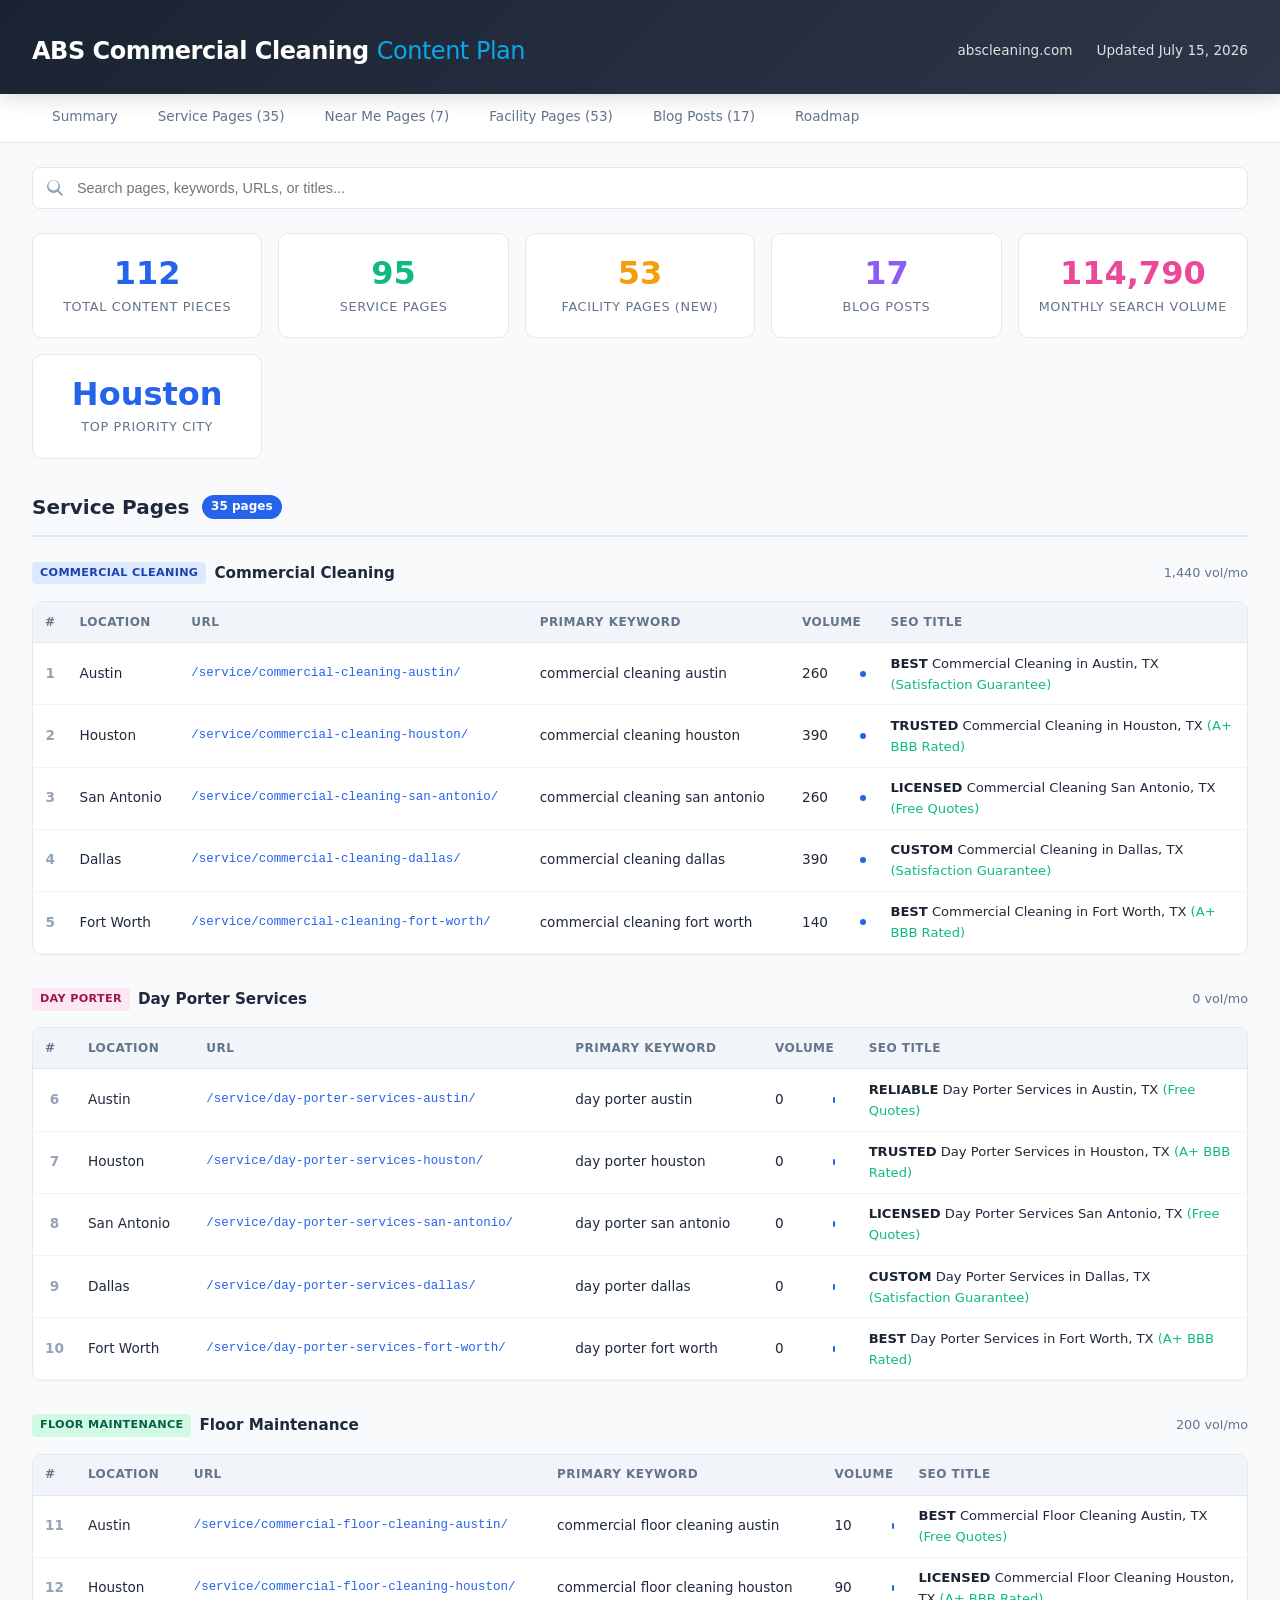
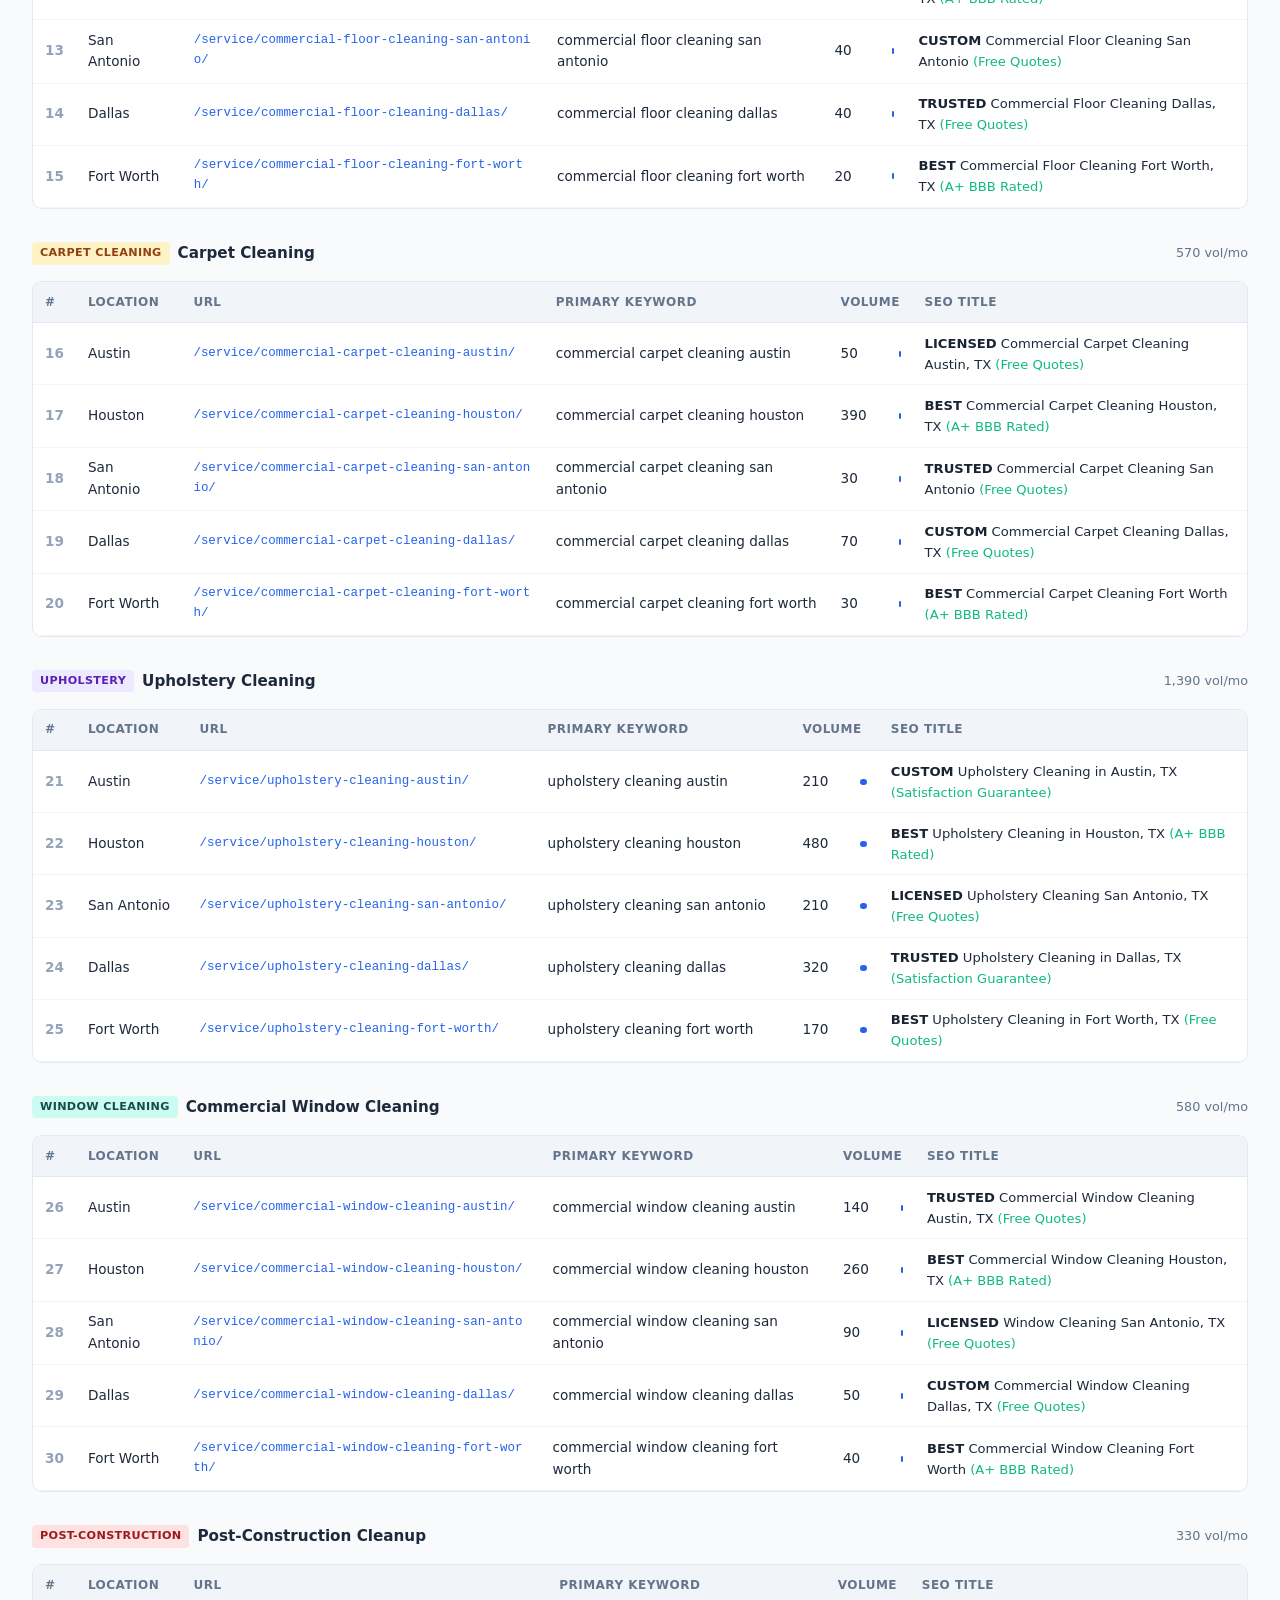
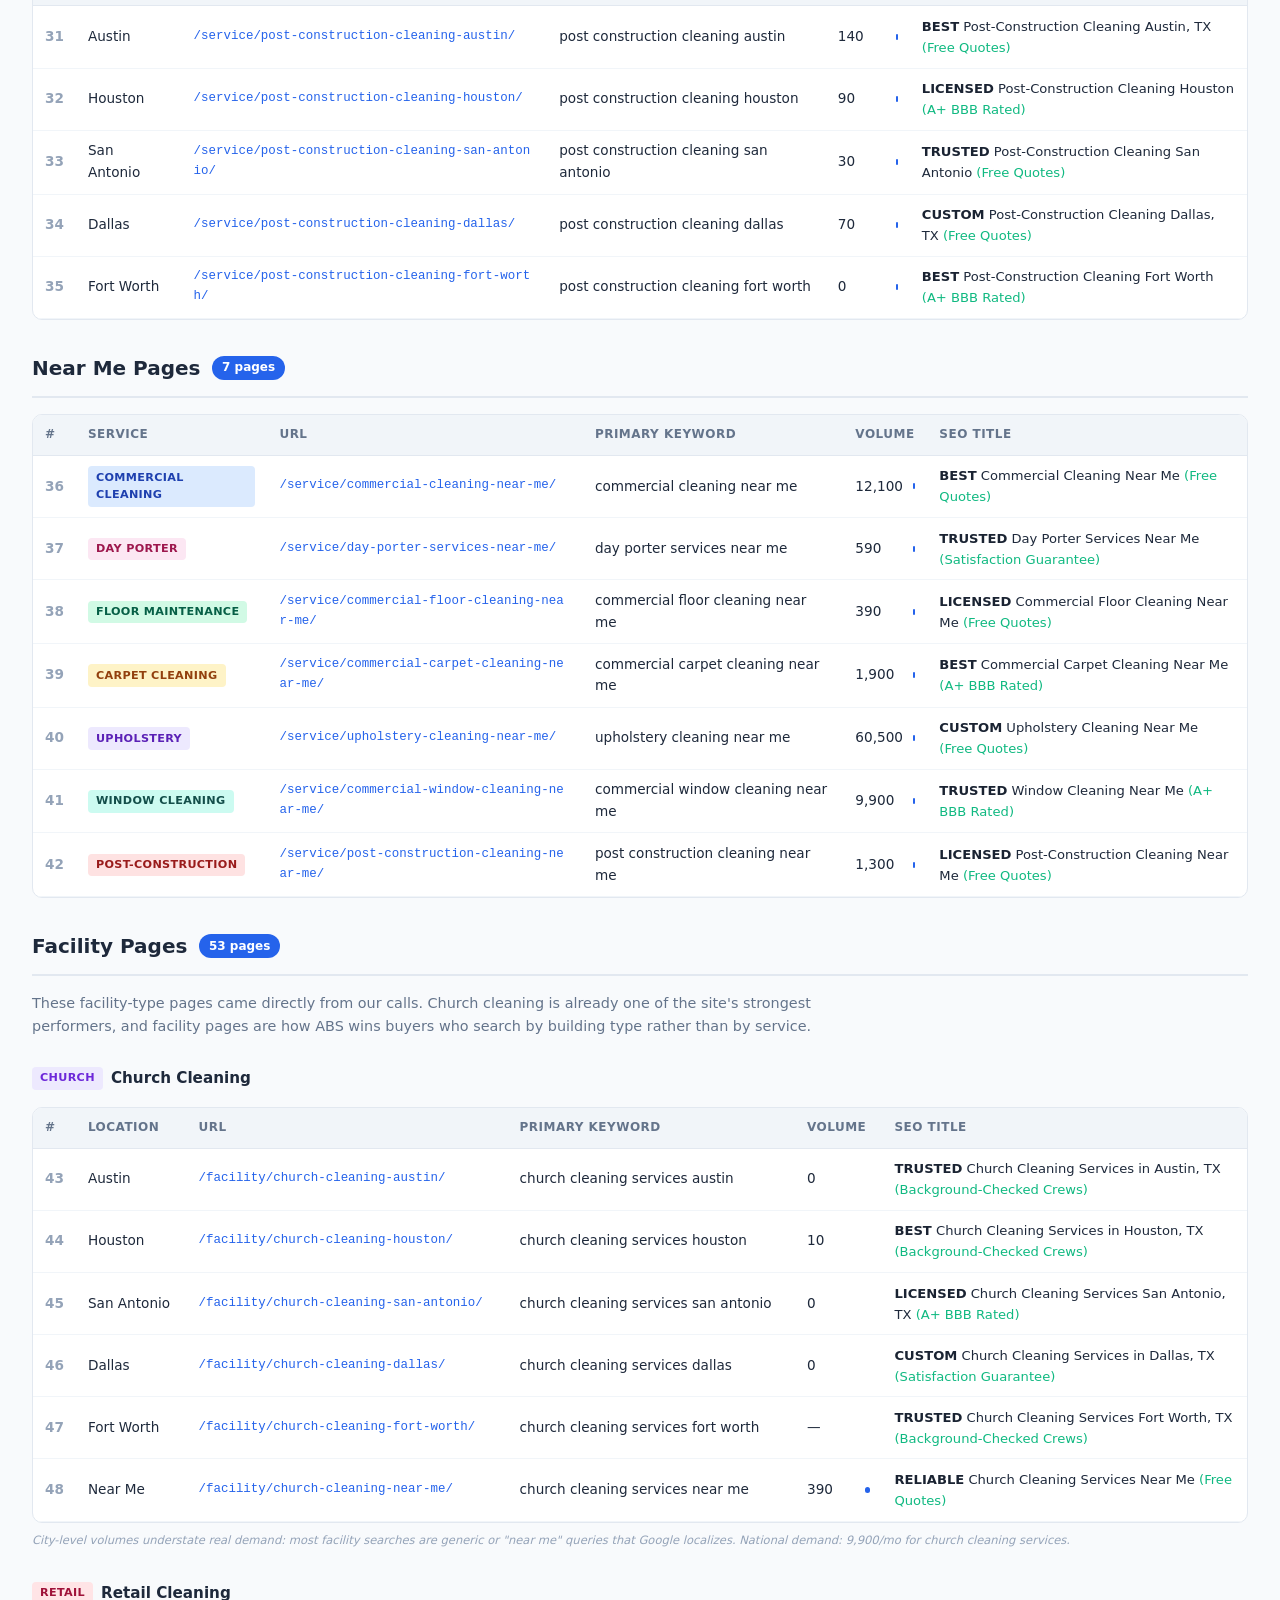
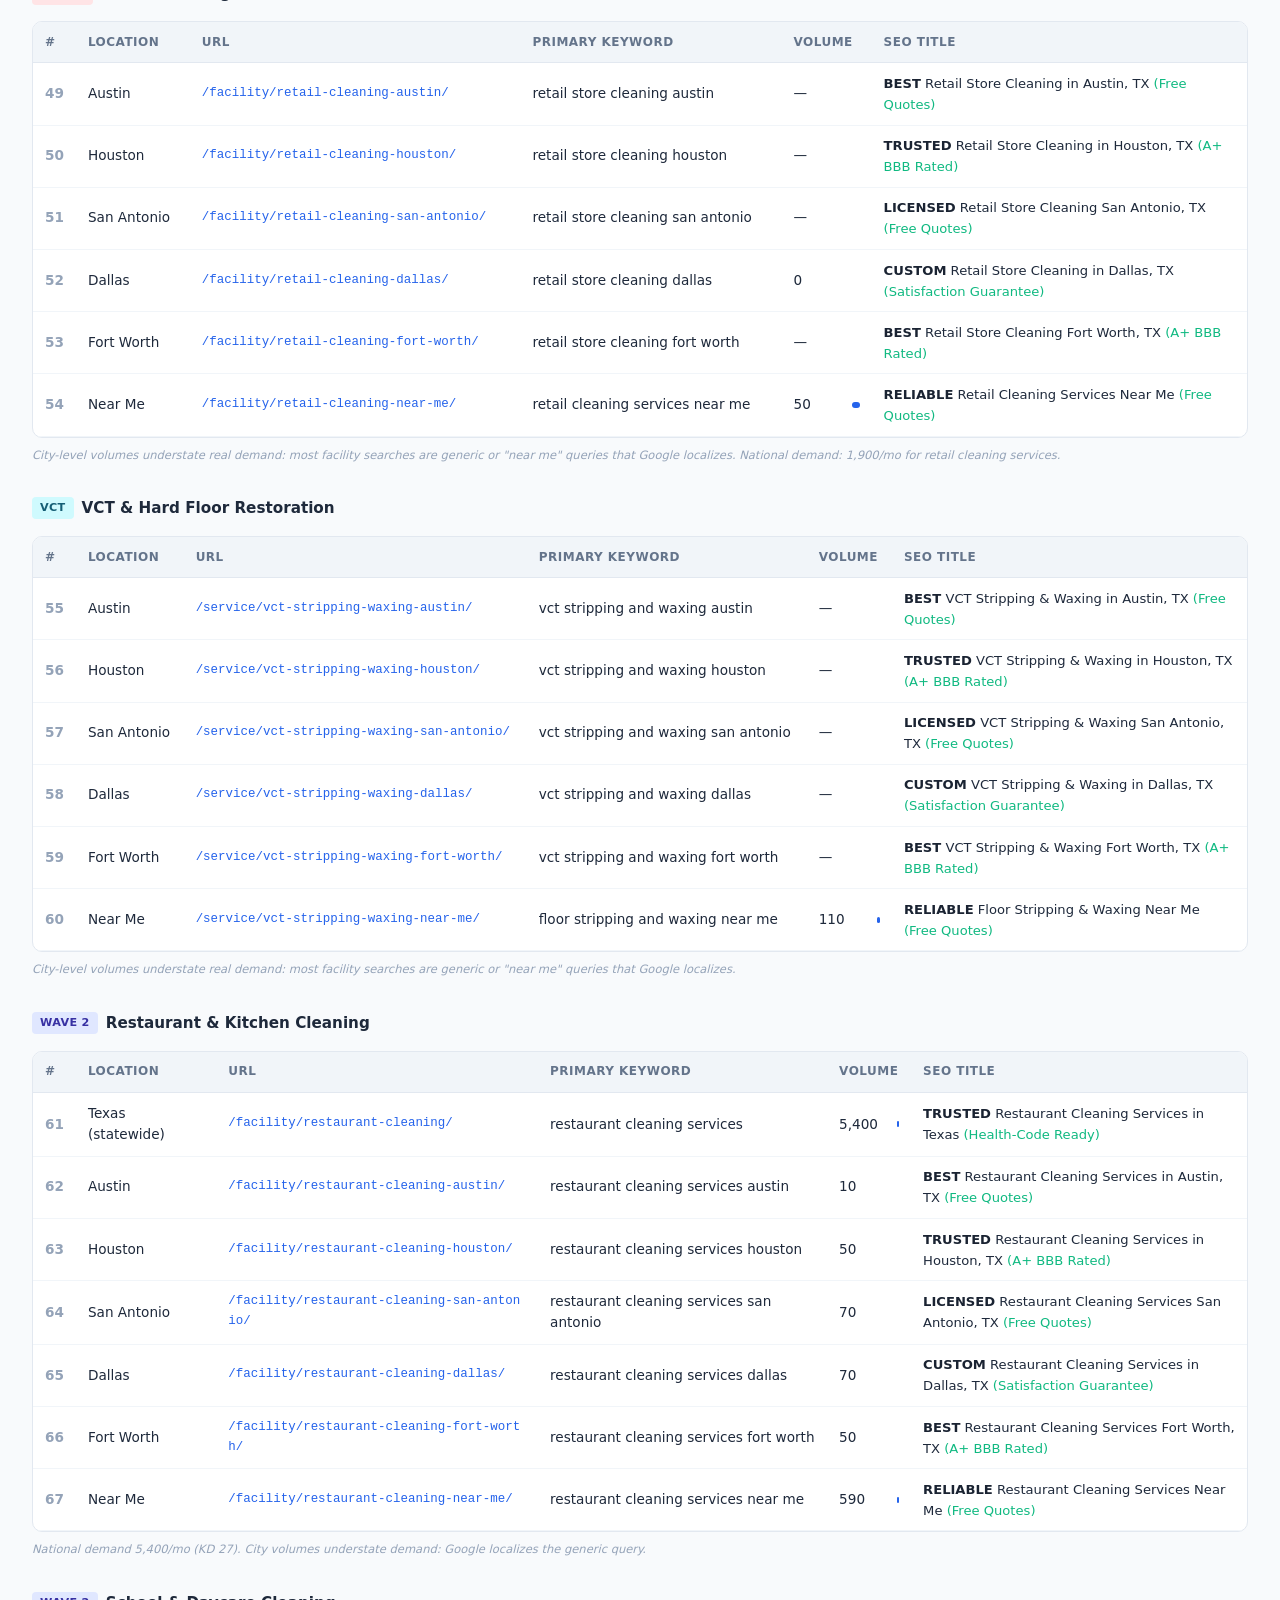
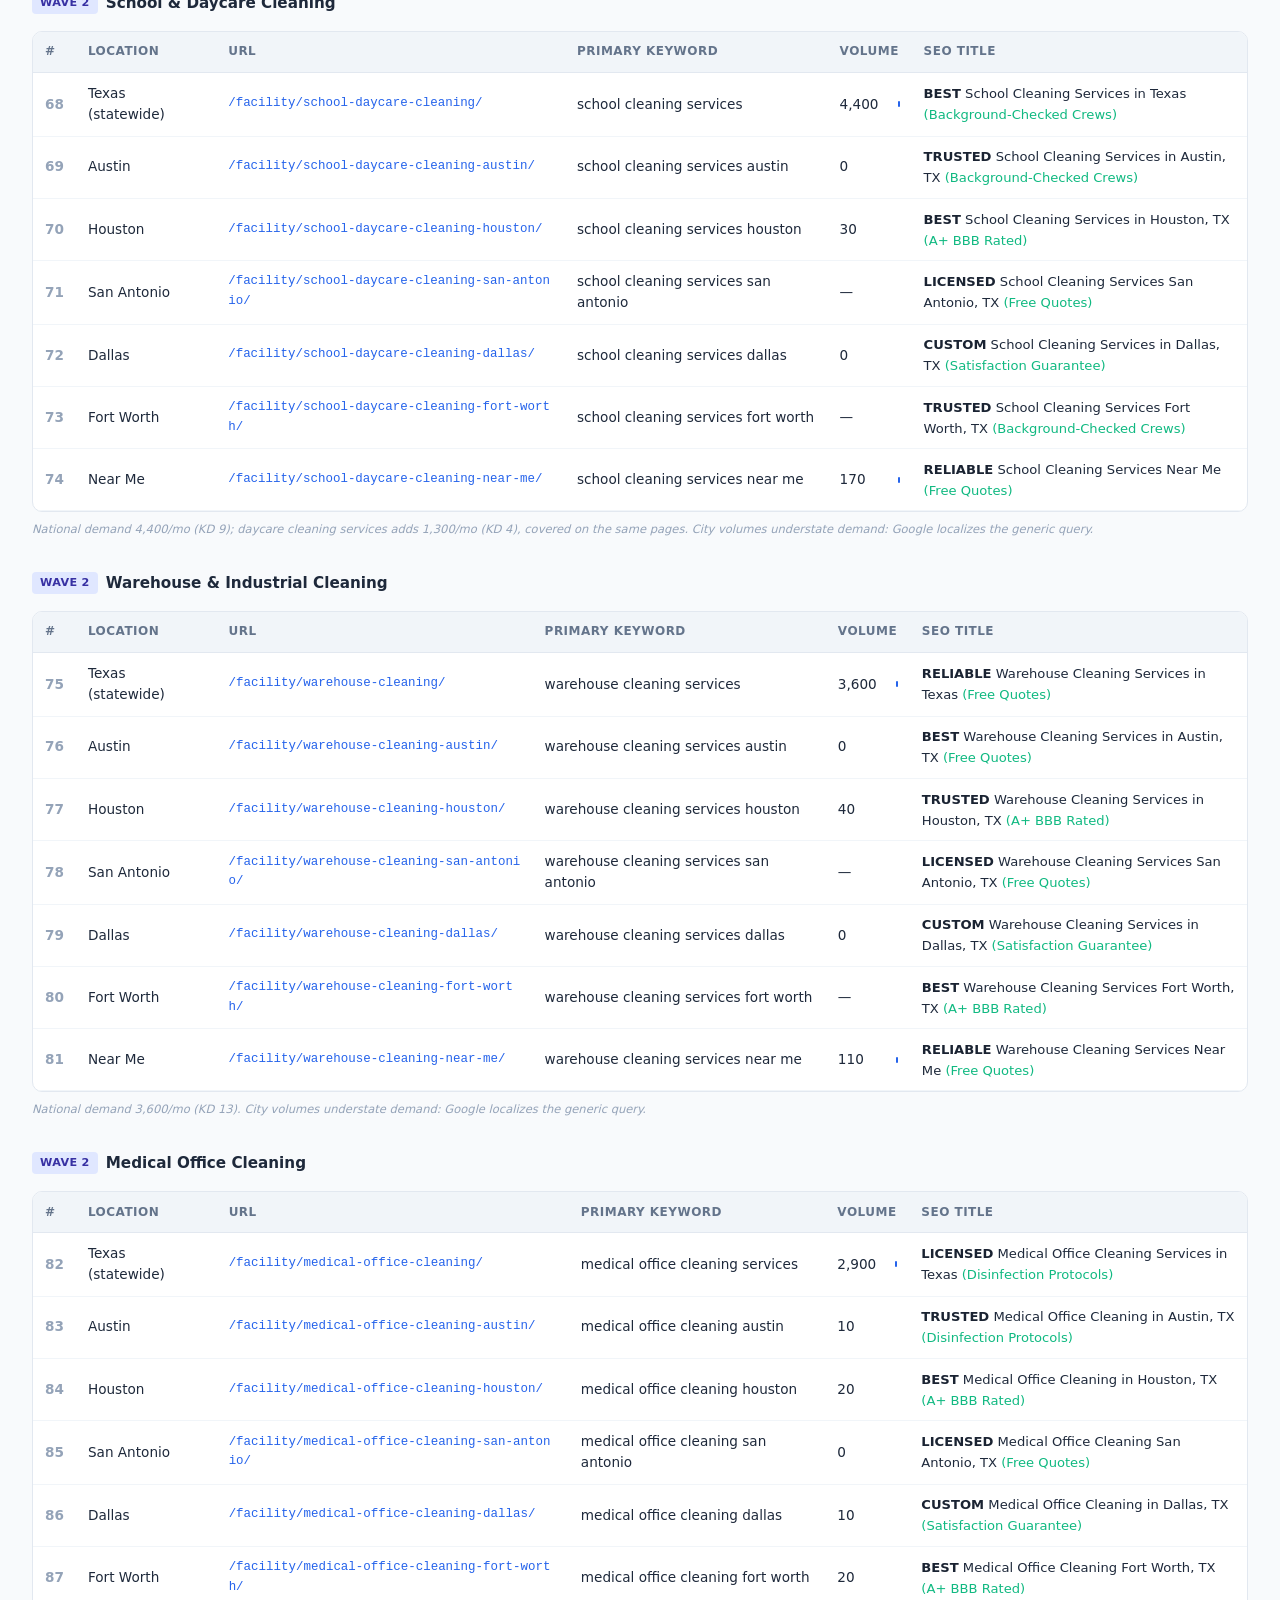
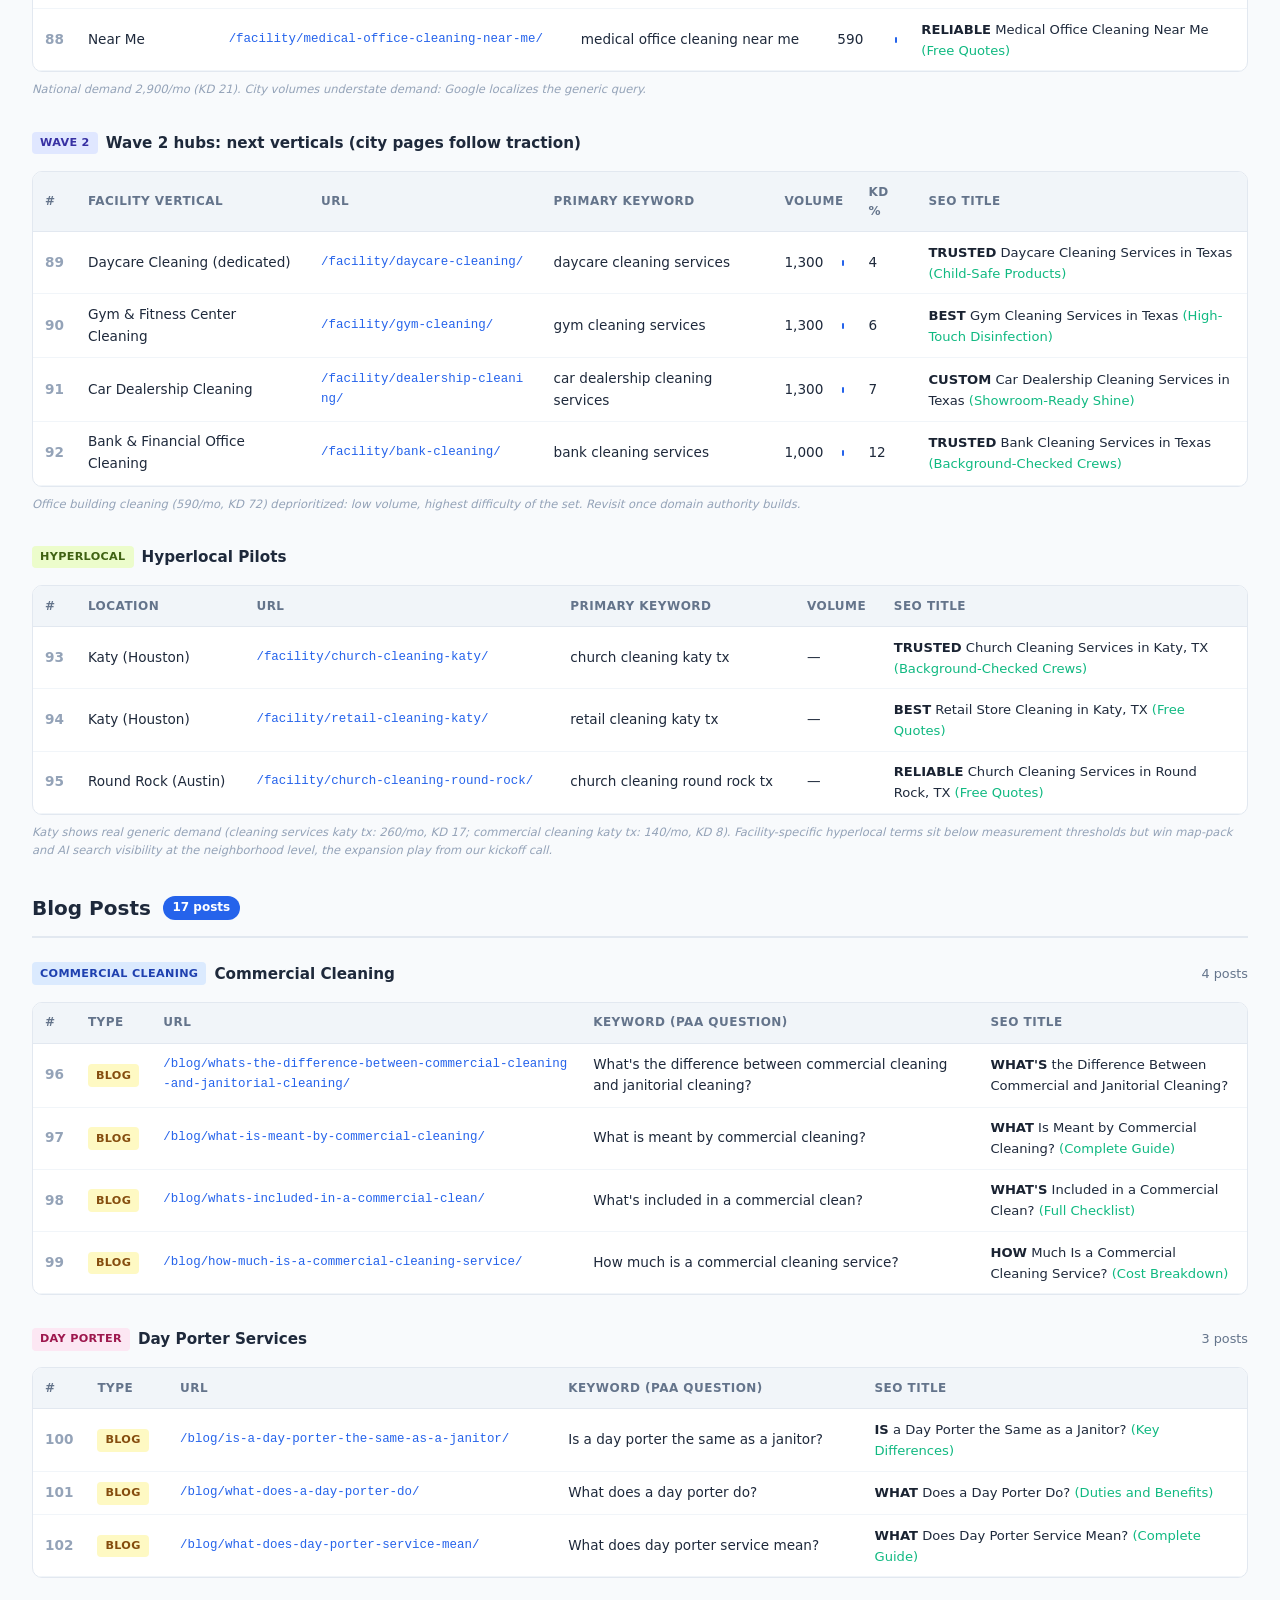
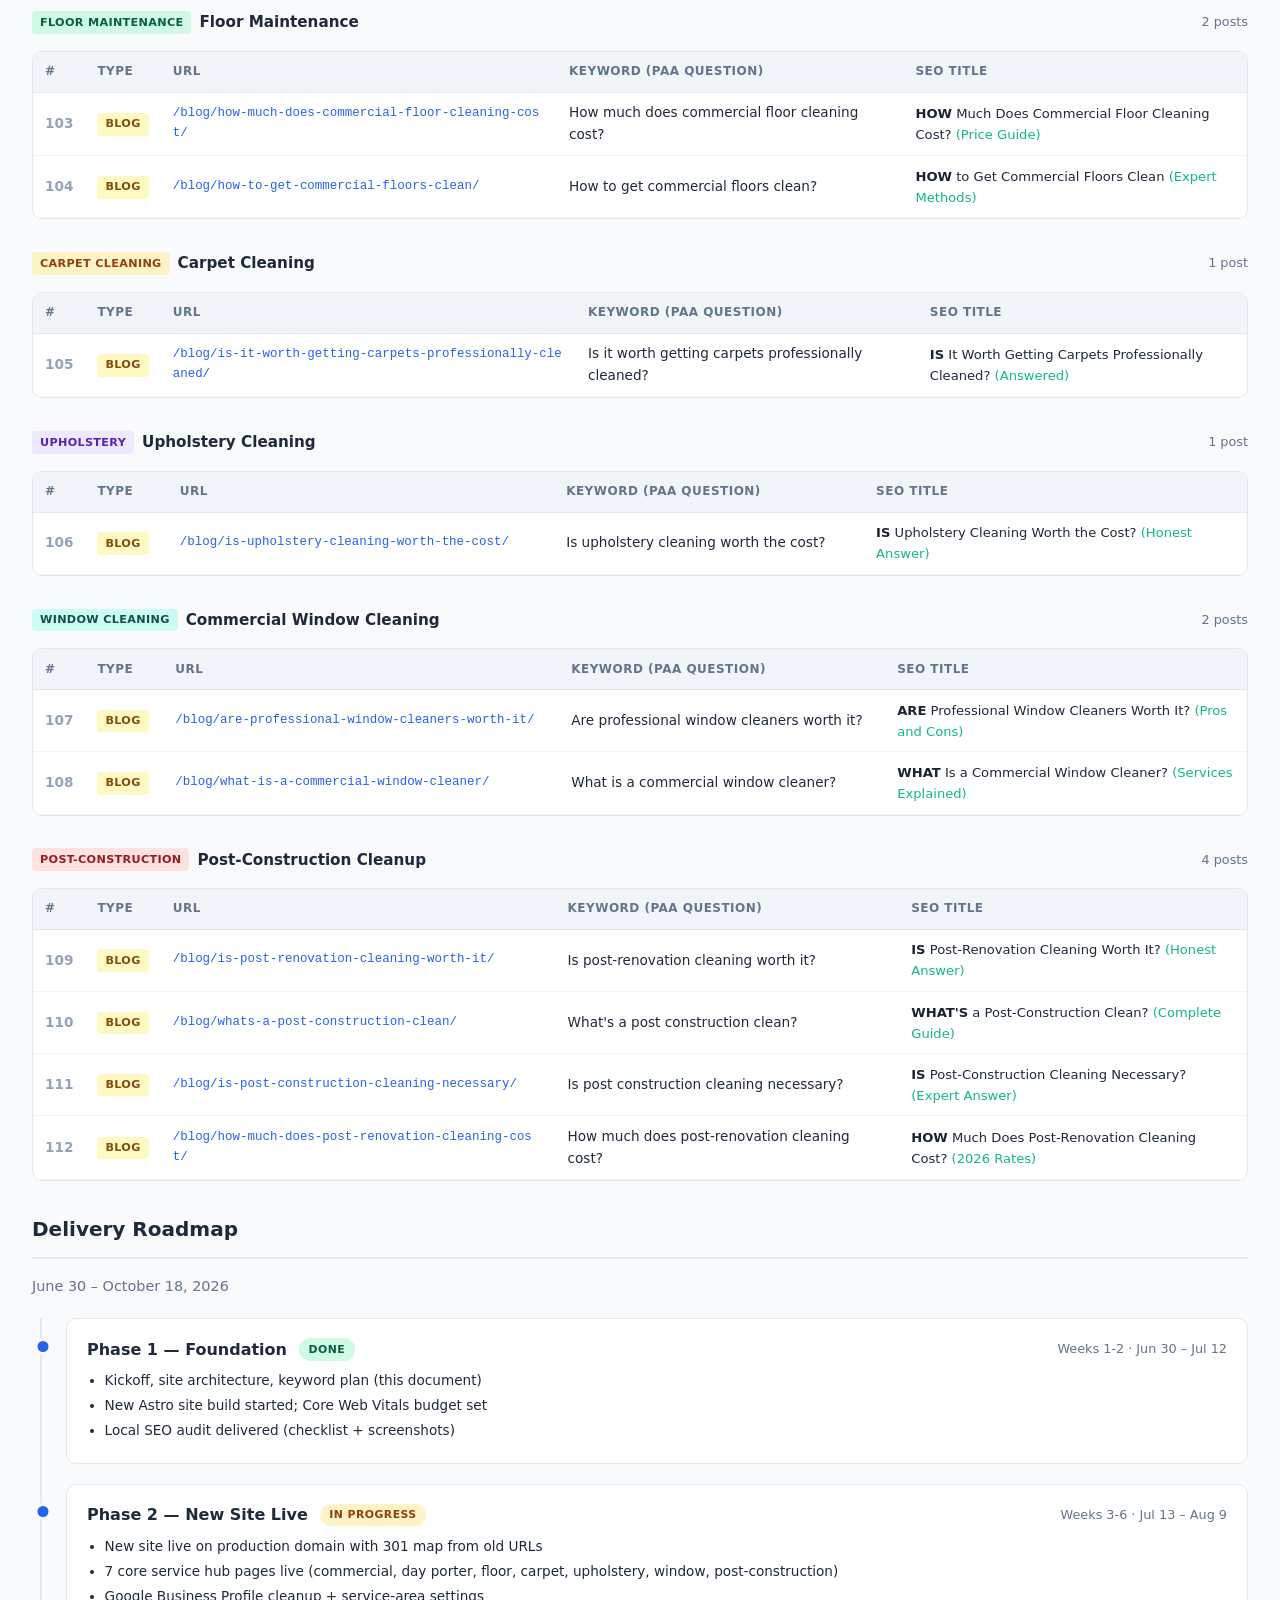
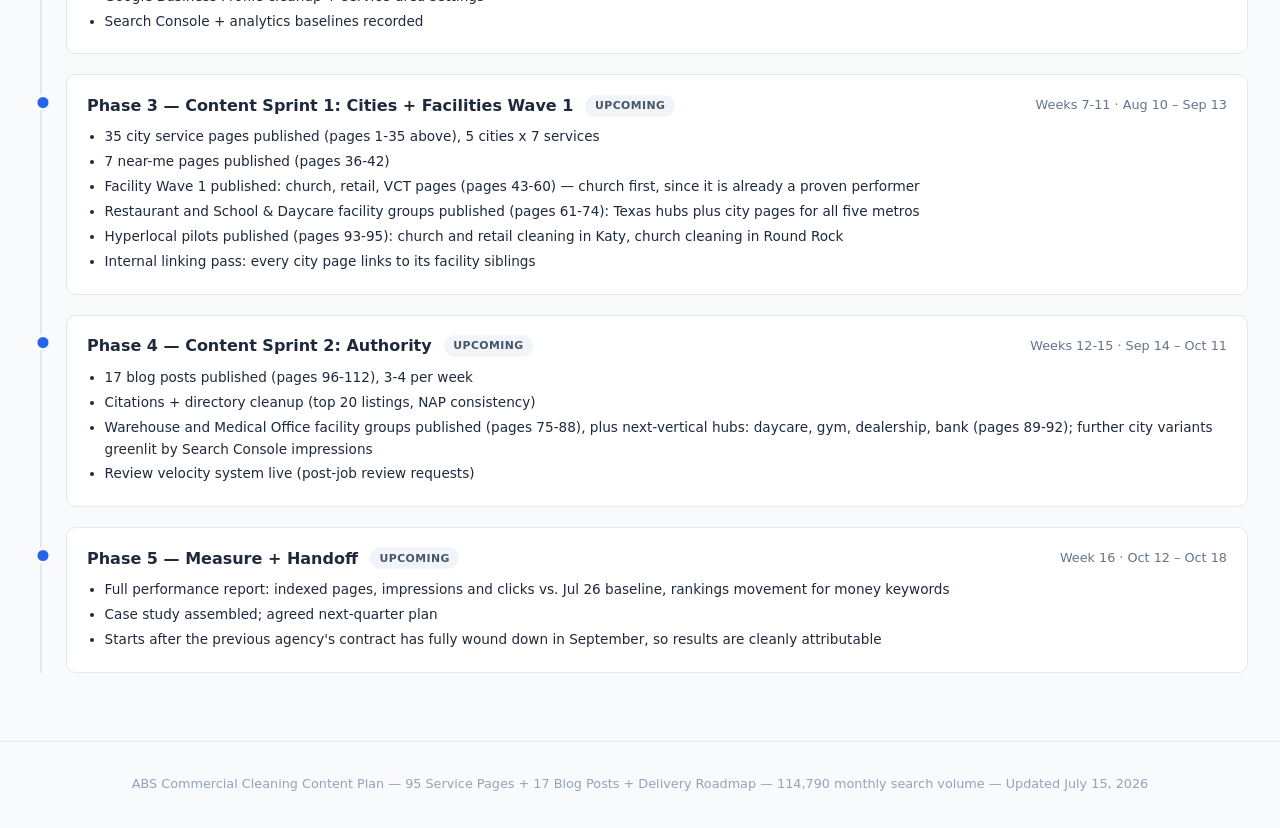
==== abs-commercial-cleaning/index.html @ b2d80534 "Merge fff63f20613ec6f9b8bc8c9696625ad7c1275b82 into 6ae9d6d22f4de079cfaaa2a020ca080809aa7db2" ====
<!DOCTYPE html>
<html lang="en">
<head>
<meta charset="UTF-8">
<meta name="viewport" content="width=device-width, initial-scale=1.0">
<title>ABS Commercial Cleaning — Content Plan</title>
<style>
  :root {
    --brand-dark: #1a2332;
    --brand-blue: #2563eb;
    --brand-blue-light: #3b82f6;
    --brand-accent: #0ea5e9;
    --brand-green: #10b981;
    --brand-orange: #f59e0b;
    --brand-red: #ef4444;
    --brand-purple: #8b5cf6;
    --brand-pink: #ec4899;
    --brand-teal: #14b8a6;
    --bg: #f8fafc;
    --card: #ffffff;
    --border: #e2e8f0;
    --text: #1e293b;
    --text-muted: #64748b;
    --text-light: #94a3b8;
  }

  * { margin: 0; padding: 0; box-sizing: border-box; }

  body {
    font-family: 'Inter', -apple-system, BlinkMacSystemFont, 'Segoe UI', system-ui, sans-serif;
    background: var(--bg);
    color: var(--text);
    line-height: 1.6;
  }

  /* Header */
  .header {
    background: linear-gradient(135deg, var(--brand-dark) 0%, #2d3748 100%);
    color: white;
    padding: 2rem 2rem 1.5rem;
    position: sticky;
    top: 0;
    z-index: 100;
    box-shadow: 0 4px 20px rgba(0,0,0,0.15);
  }

  .header-inner {
    max-width: 1400px;
    margin: 0 auto;
    display: flex;
    justify-content: space-between;
    align-items: center;
    flex-wrap: wrap;
    gap: 1rem;
  }

  .header h1 {
    font-size: 1.5rem;
    font-weight: 700;
    letter-spacing: -0.02em;
  }

  .header h1 span {
    color: var(--brand-accent);
    font-weight: 400;
  }

  .header-meta {
    display: flex;
    gap: 1.5rem;
    font-size: 0.85rem;
    opacity: 0.85;
  }

  /* Nav */
  .nav {
    background: var(--card);
    border-bottom: 1px solid var(--border);
    padding: 0 2rem;
    position: sticky;
    top: 80px;
    z-index: 99;
  }

  .nav-inner {
    max-width: 1400px;
    margin: 0 auto;
    display: flex;
    gap: 0;
    overflow-x: auto;
  }

  .nav a {
    padding: 0.75rem 1.25rem;
    text-decoration: none;
    color: var(--text-muted);
    font-size: 0.85rem;
    font-weight: 500;
    white-space: nowrap;
    border-bottom: 2px solid transparent;
    transition: all 0.2s;
  }

  .nav a:hover, .nav a.active {
    color: var(--brand-blue);
    border-bottom-color: var(--brand-blue);
  }

  /* Search */
  .search-bar {
    max-width: 1400px;
    margin: 1.5rem auto 0;
    padding: 0 2rem;
  }

  .search-bar input {
    width: 100%;
    padding: 0.75rem 1rem 0.75rem 2.75rem;
    border: 1px solid var(--border);
    border-radius: 8px;
    font-size: 0.9rem;
    background: var(--card) url("data:image/svg+xml,%3Csvg xmlns='http://www.w3.org/2000/svg' width='16' height='16' fill='%2394a3b8' viewBox='0 0 16 16'%3E%3Cpath d='M11.742 10.344a6.5 6.5 0 1 0-1.397 1.398h-.001l3.85 3.85a1 1 0 0 0 1.415-1.414l-3.85-3.85zm-5.242.156a5 5 0 1 1 0-10 5 5 0 0 1 0 10z'/%3E%3C/svg%3E") no-repeat 0.875rem center;
    outline: none;
    transition: border-color 0.2s;
  }

  .search-bar input:focus {
    border-color: var(--brand-blue);
    box-shadow: 0 0 0 3px rgba(37, 99, 235, 0.1);
  }

  /* Summary Cards */
  .summary {
    max-width: 1400px;
    margin: 1.5rem auto;
    padding: 0 2rem;
    display: grid;
    grid-template-columns: repeat(auto-fit, minmax(200px, 1fr));
    gap: 1rem;
  }

  .summary-card {
    background: var(--card);
    border: 1px solid var(--border);
    border-radius: 10px;
    padding: 1.25rem;
    text-align: center;
  }

  .summary-card .number {
    font-size: 2rem;
    font-weight: 800;
    color: var(--brand-blue);
    line-height: 1.2;
  }

  .summary-card .label {
    font-size: 0.8rem;
    color: var(--text-muted);
    text-transform: uppercase;
    letter-spacing: 0.05em;
    margin-top: 0.25rem;
  }

  .summary-card:nth-child(2) .number { color: var(--brand-green); }
  .summary-card:nth-child(3) .number { color: var(--brand-orange); }
  .summary-card:nth-child(4) .number { color: var(--brand-purple); }
  .summary-card:nth-child(5) .number { color: var(--brand-pink); }

  /* Main Content */
  .main {
    max-width: 1400px;
    margin: 0 auto;
    padding: 0 2rem 3rem;
  }

  /* Section */
  .section {
    margin-top: 2rem;
  }

  .section-header {
    display: flex;
    align-items: center;
    gap: 0.75rem;
    margin-bottom: 1rem;
    padding-bottom: 0.75rem;
    border-bottom: 2px solid var(--border);
  }

  .section-header h2 {
    font-size: 1.25rem;
    font-weight: 700;
  }

  .section-header .count {
    background: var(--brand-blue);
    color: white;
    font-size: 0.75rem;
    font-weight: 600;
    padding: 0.15rem 0.6rem;
    border-radius: 100px;
  }

  /* Service Group */
  .service-group {
    margin-bottom: 1.5rem;
  }

  .service-group-header {
    display: flex;
    align-items: center;
    gap: 0.5rem;
    padding: 0.5rem 0;
    margin-bottom: 0.5rem;
  }

  .service-group-header h3 {
    font-size: 0.95rem;
    font-weight: 600;
  }

  .service-group-header .vol-total {
    font-size: 0.8rem;
    color: var(--text-muted);
    margin-left: auto;
  }

  /* Table */
  .table-wrap {
    background: var(--card);
    border: 1px solid var(--border);
    border-radius: 10px;
    overflow: hidden;
  }

  table {
    width: 100%;
    border-collapse: collapse;
    font-size: 0.85rem;
  }

  thead th {
    background: #f1f5f9;
    padding: 0.65rem 0.75rem;
    text-align: left;
    font-weight: 600;
    font-size: 0.75rem;
    text-transform: uppercase;
    letter-spacing: 0.04em;
    color: var(--text-muted);
    border-bottom: 1px solid var(--border);
    /* not sticky — prevents overlapping rows in small tables */
  }

  tbody td {
    padding: 0.6rem 0.75rem;
    border-bottom: 1px solid #f1f5f9;
    vertical-align: middle;
  }

  tbody tr:hover {
    background: #f8fafc;
  }

  tbody tr.filtered-out {
    display: none;
  }

  /* Badges */
  .badge {
    display: inline-block;
    padding: 0.15rem 0.5rem;
    border-radius: 4px;
    font-size: 0.7rem;
    font-weight: 600;
    text-transform: uppercase;
    letter-spacing: 0.03em;
  }

  .badge-commercial { background: #dbeafe; color: #1e40af; }
  .badge-dayporter { background: #fce7f3; color: #9d174d; }
  .badge-floor { background: #d1fae5; color: #065f46; }
  .badge-carpet { background: #fef3c7; color: #92400e; }
  .badge-upholstery { background: #ede9fe; color: #5b21b6; }
  .badge-window { background: #ccfbf1; color: #134e4a; }
  .badge-postconstruction { background: #fee2e2; color: #991b1b; }

  .badge-service { background: #e0f2fe; color: #075985; }
  .badge-nearme { background: #f0fdf4; color: #166534; }
  .badge-blog { background: #fef9c3; color: #854d0e; }

  /* Volume bar */
  .vol-cell {
    display: flex;
    align-items: center;
    gap: 0.5rem;
  }

  .vol-bar {
    height: 6px;
    border-radius: 3px;
    background: var(--brand-blue);
    min-width: 2px;
    transition: width 0.3s;
  }

  .vol-num {
    font-variant-numeric: tabular-nums;
    font-weight: 500;
    min-width: 50px;
  }

  /* URL styling */
  .url {
    font-family: 'JetBrains Mono', 'Fira Code', 'Consolas', monospace;
    font-size: 0.78rem;
    color: var(--brand-blue);
    word-break: break-all;
  }

  /* SEO title styling */
  .seo-title {
    font-size: 0.82rem;
    max-width: 350px;
  }

  .seo-title .caps-word {
    font-weight: 800;
    color: var(--brand-dark);
  }

  .seo-title .benefit {
    color: var(--brand-green);
    font-weight: 500;
  }

  /* Page number */
  .page-num {
    font-weight: 700;
    color: var(--text-light);
    font-variant-numeric: tabular-nums;
    text-align: center;
    width: 30px;
  }

  /* Keyword */
  .kw {
    font-weight: 500;
  }

  /* Footer */
  .footer {
    max-width: 1400px;
    margin: 0 auto;
    padding: 2rem;
    text-align: center;
    font-size: 0.8rem;
    color: var(--text-light);
    border-top: 1px solid var(--border);
  }

  /* Print */
  @media print {
    .header { position: static; }
    .nav { display: none; }
    .search-bar { display: none; }
    thead th { position: static; }
    body { font-size: 10pt; }
  }

  /* Responsive */
  @media (max-width: 768px) {
    .header { padding: 1.25rem 1rem; }
    .header h1 { font-size: 1.1rem; }
    .header-meta { display: none; }
    .nav { top: 56px; padding: 0 1rem; }
    .search-bar, .summary, .main { padding: 0 1rem; }
    .summary { grid-template-columns: repeat(2, 1fr); }
    /* thead not sticky */
    table { font-size: 0.78rem; }
    .seo-title { max-width: 200px; }
  }

  /* Facility badges (new) */
  .badge-church { background: #ede9fe; color: #6d28d9; }
  .badge-retail { background: #ffe4e6; color: #9f1239; }
  .badge-vct { background: #cffafe; color: #155e75; }
  .badge-wave2 { background: #e0e7ff; color: #3730a3; }
  .badge-hyperlocal { background: #ecfccb; color: #3f6212; }

  /* Data-pending footnote */
  .note {
    font-size: 0.72rem;
    color: var(--text-light);
    margin-top: 0.5rem;
    font-style: italic;
  }

  /* Section intro paragraph */
  .section-intro {
    font-size: 0.9rem;
    color: var(--text-muted);
    margin-bottom: 1.25rem;
    max-width: 800px;
  }

  /* Wave 2 sub-block */
  .subblock-title {
    font-size: 0.95rem;
    font-weight: 600;
    margin: 1.5rem 0 0.35rem;
  }

  /* Delivery Roadmap */
  .roadmap-subtitle {
    font-size: 0.9rem;
    color: var(--text-muted);
    margin-bottom: 1.25rem;
  }

  .roadmap {
    border-left: 2px solid var(--border);
    margin-left: 0.5rem;
    padding-left: 1.5rem;
  }

  .phase {
    position: relative;
    background: var(--card);
    border: 1px solid var(--border);
    border-radius: 10px;
    padding: 1.1rem 1.25rem;
    margin-bottom: 1.25rem;
  }

  .phase::before {
    content: "";
    position: absolute;
    left: -1.5rem;
    top: 1.35rem;
    width: 11px;
    height: 11px;
    border-radius: 50%;
    background: var(--brand-blue);
    transform: translateX(-50%);
    box-shadow: 0 0 0 3px var(--bg);
  }

  .phase-header {
    display: flex;
    align-items: center;
    gap: 0.75rem;
    flex-wrap: wrap;
    margin-bottom: 0.15rem;
  }

  .phase-header h3 {
    font-size: 1rem;
    font-weight: 700;
  }

  .phase-dates {
    font-size: 0.8rem;
    color: var(--text-muted);
    margin-left: auto;
  }

  .phase ul {
    margin: 0.5rem 0 0 1.1rem;
    font-size: 0.85rem;
    color: var(--text);
  }

  .phase ul li {
    margin-bottom: 0.2rem;
  }

  /* Status pills */
  .pill {
    display: inline-block;
    padding: 0.15rem 0.6rem;
    border-radius: 100px;
    font-size: 0.68rem;
    font-weight: 700;
    text-transform: uppercase;
    letter-spacing: 0.04em;
  }

  .pill-done { background: #d1fae5; color: #065f46; }
  .pill-progress { background: #fef3c7; color: #92400e; }
  .pill-upcoming { background: #f1f5f9; color: #475569; }
</style>
</head>
<body>

<header class="header">
  <div class="header-inner">
    <h1>ABS Commercial Cleaning <span>Content Plan</span></h1>
    <div class="header-meta">
      <span>abscleaning.com</span>
      <span>Updated July 15, 2026</span>
    </div>
  </div>
</header>

<nav class="nav">
  <div class="nav-inner">
    <a href="#summary" class="active">Summary</a>
    <a href="#service-pages">Service Pages (35)</a>
    <a href="#near-me-pages">Near Me Pages (7)</a>
    <a href="#facility-pages">Facility Pages (53)</a>
    <a href="#blog-posts">Blog Posts (17)</a>
    <a href="#roadmap">Roadmap</a>
  </div>
</nav>

<div class="search-bar">
  <input type="text" id="searchInput" placeholder="Search pages, keywords, URLs, or titles..." oninput="filterRows()">
</div>

<div class="summary" id="summary">
  <div class="summary-card">
    <div class="number">112</div>
    <div class="label">Total Content Pieces</div>
  </div>
  <div class="summary-card">
    <div class="number">95</div>
    <div class="label">Service Pages</div>
  </div>
  <div class="summary-card">
    <div class="number">53</div>
    <div class="label">Facility Pages (New)</div>
  </div>
  <div class="summary-card">
    <div class="number">17</div>
    <div class="label">Blog Posts</div>
  </div>
  <div class="summary-card">
    <div class="number">114,790</div>
    <div class="label">Monthly Search Volume</div>
  </div>
  <div class="summary-card">
    <div class="number">Houston</div>
    <div class="label">Top Priority City</div>
  </div>
</div>

<div class="main">

  <!-- SERVICE PAGES -->
  <div class="section" id="service-pages">
    <div class="section-header">
      <h2>Service Pages</h2>
      <span class="count">35 pages</span>
    </div>

    <!-- Commercial Cleaning -->
    <div class="service-group">
      <div class="service-group-header">
        <span class="badge badge-commercial">Commercial Cleaning</span>
        <h3>Commercial Cleaning</h3>
        <span class="vol-total">1,440 vol/mo</span>
      </div>
      <div class="table-wrap">
        <table>
          <thead><tr><th>#</th><th>Location</th><th>URL</th><th>Primary Keyword</th><th>Volume</th><th>SEO Title</th></tr></thead>
          <tbody>
            <tr class="searchable"><td class="page-num">1</td><td>Austin</td><td class="url">/service/commercial-cleaning-austin/</td><td class="kw">commercial cleaning austin</td><td><div class="vol-cell"><span class="vol-num">260</span><div class="vol-bar" style="width:67%"></div></div></td><td class="seo-title"><span class="caps-word">BEST</span> Commercial Cleaning in Austin, TX <span class="benefit">(Satisfaction Guarantee)</span></td></tr>
            <tr class="searchable"><td class="page-num">2</td><td>Houston</td><td class="url">/service/commercial-cleaning-houston/</td><td class="kw">commercial cleaning houston</td><td><div class="vol-cell"><span class="vol-num">390</span><div class="vol-bar" style="width:100%"></div></div></td><td class="seo-title"><span class="caps-word">TRUSTED</span> Commercial Cleaning in Houston, TX <span class="benefit">(A+ BBB Rated)</span></td></tr>
            <tr class="searchable"><td class="page-num">3</td><td>San Antonio</td><td class="url">/service/commercial-cleaning-san-antonio/</td><td class="kw">commercial cleaning san antonio</td><td><div class="vol-cell"><span class="vol-num">260</span><div class="vol-bar" style="width:67%"></div></div></td><td class="seo-title"><span class="caps-word">LICENSED</span> Commercial Cleaning San Antonio, TX <span class="benefit">(Free Quotes)</span></td></tr>
            <tr class="searchable"><td class="page-num">4</td><td>Dallas</td><td class="url">/service/commercial-cleaning-dallas/</td><td class="kw">commercial cleaning dallas</td><td><div class="vol-cell"><span class="vol-num">390</span><div class="vol-bar" style="width:100%"></div></div></td><td class="seo-title"><span class="caps-word">CUSTOM</span> Commercial Cleaning in Dallas, TX <span class="benefit">(Satisfaction Guarantee)</span></td></tr>
            <tr class="searchable"><td class="page-num">5</td><td>Fort Worth</td><td class="url">/service/commercial-cleaning-fort-worth/</td><td class="kw">commercial cleaning fort worth</td><td><div class="vol-cell"><span class="vol-num">140</span><div class="vol-bar" style="width:36%"></div></div></td><td class="seo-title"><span class="caps-word">BEST</span> Commercial Cleaning in Fort Worth, TX <span class="benefit">(A+ BBB Rated)</span></td></tr>
          </tbody>
        </table>
      </div>
    </div>

    <!-- Day Porter -->
    <div class="service-group">
      <div class="service-group-header">
        <span class="badge badge-dayporter">Day Porter</span>
        <h3>Day Porter Services</h3>
        <span class="vol-total">0 vol/mo</span>
      </div>
      <div class="table-wrap">
        <table>
          <thead><tr><th>#</th><th>Location</th><th>URL</th><th>Primary Keyword</th><th>Volume</th><th>SEO Title</th></tr></thead>
          <tbody>
            <tr class="searchable"><td class="page-num">6</td><td>Austin</td><td class="url">/service/day-porter-services-austin/</td><td class="kw">day porter austin</td><td><div class="vol-cell"><span class="vol-num">0</span><div class="vol-bar" style="width:0%"></div></div></td><td class="seo-title"><span class="caps-word">RELIABLE</span> Day Porter Services in Austin, TX <span class="benefit">(Free Quotes)</span></td></tr>
            <tr class="searchable"><td class="page-num">7</td><td>Houston</td><td class="url">/service/day-porter-services-houston/</td><td class="kw">day porter houston</td><td><div class="vol-cell"><span class="vol-num">0</span><div class="vol-bar" style="width:0%"></div></div></td><td class="seo-title"><span class="caps-word">TRUSTED</span> Day Porter Services in Houston, TX <span class="benefit">(A+ BBB Rated)</span></td></tr>
            <tr class="searchable"><td class="page-num">8</td><td>San Antonio</td><td class="url">/service/day-porter-services-san-antonio/</td><td class="kw">day porter san antonio</td><td><div class="vol-cell"><span class="vol-num">0</span><div class="vol-bar" style="width:0%"></div></div></td><td class="seo-title"><span class="caps-word">LICENSED</span> Day Porter Services San Antonio, TX <span class="benefit">(Free Quotes)</span></td></tr>
            <tr class="searchable"><td class="page-num">9</td><td>Dallas</td><td class="url">/service/day-porter-services-dallas/</td><td class="kw">day porter dallas</td><td><div class="vol-cell"><span class="vol-num">0</span><div class="vol-bar" style="width:0%"></div></div></td><td class="seo-title"><span class="caps-word">CUSTOM</span> Day Porter Services in Dallas, TX <span class="benefit">(Satisfaction Guarantee)</span></td></tr>
            <tr class="searchable"><td class="page-num">10</td><td>Fort Worth</td><td class="url">/service/day-porter-services-fort-worth/</td><td class="kw">day porter fort worth</td><td><div class="vol-cell"><span class="vol-num">0</span><div class="vol-bar" style="width:0%"></div></div></td><td class="seo-title"><span class="caps-word">BEST</span> Day Porter Services in Fort Worth, TX <span class="benefit">(A+ BBB Rated)</span></td></tr>
          </tbody>
        </table>
      </div>
    </div>

    <!-- Floor Maintenance -->
    <div class="service-group">
      <div class="service-group-header">
        <span class="badge badge-floor">Floor Maintenance</span>
        <h3>Floor Maintenance</h3>
        <span class="vol-total">200 vol/mo</span>
      </div>
      <div class="table-wrap">
        <table>
          <thead><tr><th>#</th><th>Location</th><th>URL</th><th>Primary Keyword</th><th>Volume</th><th>SEO Title</th></tr></thead>
          <tbody>
            <tr class="searchable"><td class="page-num">11</td><td>Austin</td><td class="url">/service/commercial-floor-cleaning-austin/</td><td class="kw">commercial floor cleaning austin</td><td><div class="vol-cell"><span class="vol-num">10</span><div class="vol-bar" style="width:11%"></div></div></td><td class="seo-title"><span class="caps-word">BEST</span> Commercial Floor Cleaning Austin, TX <span class="benefit">(Free Quotes)</span></td></tr>
            <tr class="searchable"><td class="page-num">12</td><td>Houston</td><td class="url">/service/commercial-floor-cleaning-houston/</td><td class="kw">commercial floor cleaning houston</td><td><div class="vol-cell"><span class="vol-num">90</span><div class="vol-bar" style="width:100%"></div></div></td><td class="seo-title"><span class="caps-word">LICENSED</span> Commercial Floor Cleaning Houston, TX <span class="benefit">(A+ BBB Rated)</span></td></tr>
            <tr class="searchable"><td class="page-num">13</td><td>San Antonio</td><td class="url">/service/commercial-floor-cleaning-san-antonio/</td><td class="kw">commercial floor cleaning san antonio</td><td><div class="vol-cell"><span class="vol-num">40</span><div class="vol-bar" style="width:44%"></div></div></td><td class="seo-title"><span class="caps-word">CUSTOM</span> Commercial Floor Cleaning San Antonio <span class="benefit">(Free Quotes)</span></td></tr>
            <tr class="searchable"><td class="page-num">14</td><td>Dallas</td><td class="url">/service/commercial-floor-cleaning-dallas/</td><td class="kw">commercial floor cleaning dallas</td><td><div class="vol-cell"><span class="vol-num">40</span><div class="vol-bar" style="width:44%"></div></div></td><td class="seo-title"><span class="caps-word">TRUSTED</span> Commercial Floor Cleaning Dallas, TX <span class="benefit">(Free Quotes)</span></td></tr>
            <tr class="searchable"><td class="page-num">15</td><td>Fort Worth</td><td class="url">/service/commercial-floor-cleaning-fort-worth/</td><td class="kw">commercial floor cleaning fort worth</td><td><div class="vol-cell"><span class="vol-num">20</span><div class="vol-bar" style="width:22%"></div></div></td><td class="seo-title"><span class="caps-word">BEST</span> Commercial Floor Cleaning Fort Worth, TX <span class="benefit">(A+ BBB Rated)</span></td></tr>
          </tbody>
        </table>
      </div>
    </div>

    <!-- Carpet Cleaning -->
    <div class="service-group">
      <div class="service-group-header">
        <span class="badge badge-carpet">Carpet Cleaning</span>
        <h3>Carpet Cleaning</h3>
        <span class="vol-total">570 vol/mo</span>
      </div>
      <div class="table-wrap">
        <table>
          <thead><tr><th>#</th><th>Location</th><th>URL</th><th>Primary Keyword</th><th>Volume</th><th>SEO Title</th></tr></thead>
          <tbody>
            <tr class="searchable"><td class="page-num">16</td><td>Austin</td><td class="url">/service/commercial-carpet-cleaning-austin/</td><td class="kw">commercial carpet cleaning austin</td><td><div class="vol-cell"><span class="vol-num">50</span><div class="vol-bar" style="width:13%"></div></div></td><td class="seo-title"><span class="caps-word">LICENSED</span> Commercial Carpet Cleaning Austin, TX <span class="benefit">(Free Quotes)</span></td></tr>
            <tr class="searchable"><td class="page-num">17</td><td>Houston</td><td class="url">/service/commercial-carpet-cleaning-houston/</td><td class="kw">commercial carpet cleaning houston</td><td><div class="vol-cell"><span class="vol-num">390</span><div class="vol-bar" style="width:100%"></div></div></td><td class="seo-title"><span class="caps-word">BEST</span> Commercial Carpet Cleaning Houston, TX <span class="benefit">(A+ BBB Rated)</span></td></tr>
            <tr class="searchable"><td class="page-num">18</td><td>San Antonio</td><td class="url">/service/commercial-carpet-cleaning-san-antonio/</td><td class="kw">commercial carpet cleaning san antonio</td><td><div class="vol-cell"><span class="vol-num">30</span><div class="vol-bar" style="width:8%"></div></div></td><td class="seo-title"><span class="caps-word">TRUSTED</span> Commercial Carpet Cleaning San Antonio <span class="benefit">(Free Quotes)</span></td></tr>
            <tr class="searchable"><td class="page-num">19</td><td>Dallas</td><td class="url">/service/commercial-carpet-cleaning-dallas/</td><td class="kw">commercial carpet cleaning dallas</td><td><div class="vol-cell"><span class="vol-num">70</span><div class="vol-bar" style="width:18%"></div></div></td><td class="seo-title"><span class="caps-word">CUSTOM</span> Commercial Carpet Cleaning Dallas, TX <span class="benefit">(Free Quotes)</span></td></tr>
            <tr class="searchable"><td class="page-num">20</td><td>Fort Worth</td><td class="url">/service/commercial-carpet-cleaning-fort-worth/</td><td class="kw">commercial carpet cleaning fort worth</td><td><div class="vol-cell"><span class="vol-num">30</span><div class="vol-bar" style="width:8%"></div></div></td><td class="seo-title"><span class="caps-word">BEST</span> Commercial Carpet Cleaning Fort Worth <span class="benefit">(A+ BBB Rated)</span></td></tr>
          </tbody>
        </table>
      </div>
    </div>

    <!-- Upholstery Cleaning -->
    <div class="service-group">
      <div class="service-group-header">
        <span class="badge badge-upholstery">Upholstery</span>
        <h3>Upholstery Cleaning</h3>
        <span class="vol-total">1,390 vol/mo</span>
      </div>
      <div class="table-wrap">
        <table>
          <thead><tr><th>#</th><th>Location</th><th>URL</th><th>Primary Keyword</th><th>Volume</th><th>SEO Title</th></tr></thead>
          <tbody>
            <tr class="searchable"><td class="page-num">21</td><td>Austin</td><td class="url">/service/upholstery-cleaning-austin/</td><td class="kw">upholstery cleaning austin</td><td><div class="vol-cell"><span class="vol-num">210</span><div class="vol-bar" style="width:44%"></div></div></td><td class="seo-title"><span class="caps-word">CUSTOM</span> Upholstery Cleaning in Austin, TX <span class="benefit">(Satisfaction Guarantee)</span></td></tr>
            <tr class="searchable"><td class="page-num">22</td><td>Houston</td><td class="url">/service/upholstery-cleaning-houston/</td><td class="kw">upholstery cleaning houston</td><td><div class="vol-cell"><span class="vol-num">480</span><div class="vol-bar" style="width:100%"></div></div></td><td class="seo-title"><span class="caps-word">BEST</span> Upholstery Cleaning in Houston, TX <span class="benefit">(A+ BBB Rated)</span></td></tr>
            <tr class="searchable"><td class="page-num">23</td><td>San Antonio</td><td class="url">/service/upholstery-cleaning-san-antonio/</td><td class="kw">upholstery cleaning san antonio</td><td><div class="vol-cell"><span class="vol-num">210</span><div class="vol-bar" style="width:44%"></div></div></td><td class="seo-title"><span class="caps-word">LICENSED</span> Upholstery Cleaning San Antonio, TX <span class="benefit">(Free Quotes)</span></td></tr>
            <tr class="searchable"><td class="page-num">24</td><td>Dallas</td><td class="url">/service/upholstery-cleaning-dallas/</td><td class="kw">upholstery cleaning dallas</td><td><div class="vol-cell"><span class="vol-num">320</span><div class="vol-bar" style="width:67%"></div></div></td><td class="seo-title"><span class="caps-word">TRUSTED</span> Upholstery Cleaning in Dallas, TX <span class="benefit">(Satisfaction Guarantee)</span></td></tr>
            <tr class="searchable"><td class="page-num">25</td><td>Fort Worth</td><td class="url">/service/upholstery-cleaning-fort-worth/</td><td class="kw">upholstery cleaning fort worth</td><td><div class="vol-cell"><span class="vol-num">170</span><div class="vol-bar" style="width:35%"></div></div></td><td class="seo-title"><span class="caps-word">BEST</span> Upholstery Cleaning in Fort Worth, TX <span class="benefit">(Free Quotes)</span></td></tr>
          </tbody>
        </table>
      </div>
    </div>

    <!-- Window Cleaning -->
    <div class="service-group">
      <div class="service-group-header">
        <span class="badge badge-window">Window Cleaning</span>
        <h3>Commercial Window Cleaning</h3>
        <span class="vol-total">580 vol/mo</span>
      </div>
      <div class="table-wrap">
        <table>
          <thead><tr><th>#</th><th>Location</th><th>URL</th><th>Primary Keyword</th><th>Volume</th><th>SEO Title</th></tr></thead>
          <tbody>
            <tr class="searchable"><td class="page-num">26</td><td>Austin</td><td class="url">/service/commercial-window-cleaning-austin/</td><td class="kw">commercial window cleaning austin</td><td><div class="vol-cell"><span class="vol-num">140</span><div class="vol-bar" style="width:54%"></div></div></td><td class="seo-title"><span class="caps-word">TRUSTED</span> Commercial Window Cleaning Austin, TX <span class="benefit">(Free Quotes)</span></td></tr>
            <tr class="searchable"><td class="page-num">27</td><td>Houston</td><td class="url">/service/commercial-window-cleaning-houston/</td><td class="kw">commercial window cleaning houston</td><td><div class="vol-cell"><span class="vol-num">260</span><div class="vol-bar" style="width:100%"></div></div></td><td class="seo-title"><span class="caps-word">BEST</span> Commercial Window Cleaning Houston, TX <span class="benefit">(A+ BBB Rated)</span></td></tr>
            <tr class="searchable"><td class="page-num">28</td><td>San Antonio</td><td class="url">/service/commercial-window-cleaning-san-antonio/</td><td class="kw">commercial window cleaning san antonio</td><td><div class="vol-cell"><span class="vol-num">90</span><div class="vol-bar" style="width:35%"></div></div></td><td class="seo-title"><span class="caps-word">LICENSED</span> Window Cleaning San Antonio, TX <span class="benefit">(Free Quotes)</span></td></tr>
            <tr class="searchable"><td class="page-num">29</td><td>Dallas</td><td class="url">/service/commercial-window-cleaning-dallas/</td><td class="kw">commercial window cleaning dallas</td><td><div class="vol-cell"><span class="vol-num">50</span><div class="vol-bar" style="width:19%"></div></div></td><td class="seo-title"><span class="caps-word">CUSTOM</span> Commercial Window Cleaning Dallas, TX <span class="benefit">(Free Quotes)</span></td></tr>
            <tr class="searchable"><td class="page-num">30</td><td>Fort Worth</td><td class="url">/service/commercial-window-cleaning-fort-worth/</td><td class="kw">commercial window cleaning fort worth</td><td><div class="vol-cell"><span class="vol-num">40</span><div class="vol-bar" style="width:15%"></div></div></td><td class="seo-title"><span class="caps-word">BEST</span> Commercial Window Cleaning Fort Worth <span class="benefit">(A+ BBB Rated)</span></td></tr>
          </tbody>
        </table>
      </div>
    </div>

    <!-- Post-Construction -->
    <div class="service-group">
      <div class="service-group-header">
        <span class="badge badge-postconstruction">Post-Construction</span>
        <h3>Post-Construction Cleanup</h3>
        <span class="vol-total">330 vol/mo</span>
      </div>
      <div class="table-wrap">
        <table>
          <thead><tr><th>#</th><th>Location</th><th>URL</th><th>Primary Keyword</th><th>Volume</th><th>SEO Title</th></tr></thead>
          <tbody>
            <tr class="searchable"><td class="page-num">31</td><td>Austin</td><td class="url">/service/post-construction-cleaning-austin/</td><td class="kw">post construction cleaning austin</td><td><div class="vol-cell"><span class="vol-num">140</span><div class="vol-bar" style="width:100%"></div></div></td><td class="seo-title"><span class="caps-word">BEST</span> Post-Construction Cleaning Austin, TX <span class="benefit">(Free Quotes)</span></td></tr>
            <tr class="searchable"><td class="page-num">32</td><td>Houston</td><td class="url">/service/post-construction-cleaning-houston/</td><td class="kw">post construction cleaning houston</td><td><div class="vol-cell"><span class="vol-num">90</span><div class="vol-bar" style="width:64%"></div></div></td><td class="seo-title"><span class="caps-word">LICENSED</span> Post-Construction Cleaning Houston <span class="benefit">(A+ BBB Rated)</span></td></tr>
            <tr class="searchable"><td class="page-num">33</td><td>San Antonio</td><td class="url">/service/post-construction-cleaning-san-antonio/</td><td class="kw">post construction cleaning san antonio</td><td><div class="vol-cell"><span class="vol-num">30</span><div class="vol-bar" style="width:21%"></div></div></td><td class="seo-title"><span class="caps-word">TRUSTED</span> Post-Construction Cleaning San Antonio <span class="benefit">(Free Quotes)</span></td></tr>
            <tr class="searchable"><td class="page-num">34</td><td>Dallas</td><td class="url">/service/post-construction-cleaning-dallas/</td><td class="kw">post construction cleaning dallas</td><td><div class="vol-cell"><span class="vol-num">70</span><div class="vol-bar" style="width:50%"></div></div></td><td class="seo-title"><span class="caps-word">CUSTOM</span> Post-Construction Cleaning Dallas, TX <span class="benefit">(Free Quotes)</span></td></tr>
            <tr class="searchable"><td class="page-num">35</td><td>Fort Worth</td><td class="url">/service/post-construction-cleaning-fort-worth/</td><td class="kw">post construction cleaning fort worth</td><td><div class="vol-cell"><span class="vol-num">0</span><div class="vol-bar" style="width:0%"></div></div></td><td class="seo-title"><span class="caps-word">BEST</span> Post-Construction Cleaning Fort Worth <span class="benefit">(A+ BBB Rated)</span></td></tr>
          </tbody>
        </table>
      </div>
    </div>
  </div>

  <!-- NEAR ME PAGES -->
  <div class="section" id="near-me-pages">
    <div class="section-header">
      <h2>Near Me Pages</h2>
      <span class="count">7 pages</span>
    </div>
    <div class="table-wrap">
      <table>
        <thead><tr><th>#</th><th>Service</th><th>URL</th><th>Primary Keyword</th><th>Volume</th><th>SEO Title</th></tr></thead>
        <tbody>
          <tr class="searchable"><td class="page-num">36</td><td><span class="badge badge-commercial">Commercial Cleaning</span></td><td class="url">/service/commercial-cleaning-near-me/</td><td class="kw">commercial cleaning near me</td><td><div class="vol-cell"><span class="vol-num">12,100</span><div class="vol-bar" style="width:20%"></div></div></td><td class="seo-title"><span class="caps-word">BEST</span> Commercial Cleaning Near Me <span class="benefit">(Free Quotes)</span></td></tr>
          <tr class="searchable"><td class="page-num">37</td><td><span class="badge badge-dayporter">Day Porter</span></td><td class="url">/service/day-porter-services-near-me/</td><td class="kw">day porter services near me</td><td><div class="vol-cell"><span class="vol-num">590</span><div class="vol-bar" style="width:1%"></div></div></td><td class="seo-title"><span class="caps-word">TRUSTED</span> Day Porter Services Near Me <span class="benefit">(Satisfaction Guarantee)</span></td></tr>
          <tr class="searchable"><td class="page-num">38</td><td><span class="badge badge-floor">Floor Maintenance</span></td><td class="url">/service/commercial-floor-cleaning-near-me/</td><td class="kw">commercial floor cleaning near me</td><td><div class="vol-cell"><span class="vol-num">390</span><div class="vol-bar" style="width:1%"></div></div></td><td class="seo-title"><span class="caps-word">LICENSED</span> Commercial Floor Cleaning Near Me <span class="benefit">(Free Quotes)</span></td></tr>
          <tr class="searchable"><td class="page-num">39</td><td><span class="badge badge-carpet">Carpet Cleaning</span></td><td class="url">/service/commercial-carpet-cleaning-near-me/</td><td class="kw">commercial carpet cleaning near me</td><td><div class="vol-cell"><span class="vol-num">1,900</span><div class="vol-bar" style="width:3%"></div></div></td><td class="seo-title"><span class="caps-word">BEST</span> Commercial Carpet Cleaning Near Me <span class="benefit">(A+ BBB Rated)</span></td></tr>
          <tr class="searchable"><td class="page-num">40</td><td><span class="badge badge-upholstery">Upholstery</span></td><td class="url">/service/upholstery-cleaning-near-me/</td><td class="kw">upholstery cleaning near me</td><td><div class="vol-cell"><span class="vol-num">60,500</span><div class="vol-bar" style="width:100%"></div></div></td><td class="seo-title"><span class="caps-word">CUSTOM</span> Upholstery Cleaning Near Me <span class="benefit">(Free Quotes)</span></td></tr>
          <tr class="searchable"><td class="page-num">41</td><td><span class="badge badge-window">Window Cleaning</span></td><td class="url">/service/commercial-window-cleaning-near-me/</td><td class="kw">commercial window cleaning near me</td><td><div class="vol-cell"><span class="vol-num">9,900</span><div class="vol-bar" style="width:16%"></div></div></td><td class="seo-title"><span class="caps-word">TRUSTED</span> Window Cleaning Near Me <span class="benefit">(A+ BBB Rated)</span></td></tr>
          <tr class="searchable"><td class="page-num">42</td><td><span class="badge badge-postconstruction">Post-Construction</span></td><td class="url">/service/post-construction-cleaning-near-me/</td><td class="kw">post construction cleaning near me</td><td><div class="vol-cell"><span class="vol-num">1,300</span><div class="vol-bar" style="width:2%"></div></div></td><td class="seo-title"><span class="caps-word">LICENSED</span> Post-Construction Cleaning Near Me <span class="benefit">(Free Quotes)</span></td></tr>
        </tbody>
      </table>
    </div>
  </div>

  <!-- FACILITY PAGES -->
  <div class="section" id="facility-pages">
    <div class="section-header">
      <h2>Facility Pages</h2>
      <span class="count">53 pages</span>
    </div>
    <p class="section-intro">These facility-type pages came directly from our calls. Church cleaning is already one of the site's strongest performers, and facility pages are how ABS wins buyers who search by building type rather than by service.</p>

    <!-- Group A: Church Cleaning -->
    <div class="service-group">
      <div class="service-group-header">
        <span class="badge badge-church">Church</span>
        <h3>Church Cleaning</h3>
      </div>
      <div class="table-wrap">
        <table>
          <thead><tr><th>#</th><th>Location</th><th>URL</th><th>Primary Keyword</th><th>Volume</th><th>SEO Title</th></tr></thead>
          <tbody>
            <tr class="searchable"><td class="page-num">43</td><td>Austin</td><td class="url">/facility/church-cleaning-austin/</td><td class="kw">church cleaning services austin</td><td><div class="vol-cell"><span class="vol-num">0</span></div></td><td class="seo-title"><span class="caps-word">TRUSTED</span> Church Cleaning Services in Austin, TX <span class="benefit">(Background-Checked Crews)</span></td></tr>
            <tr class="searchable"><td class="page-num">44</td><td>Houston</td><td class="url">/facility/church-cleaning-houston/</td><td class="kw">church cleaning services houston</td><td><div class="vol-cell"><span class="vol-num">10</span></div></td><td class="seo-title"><span class="caps-word">BEST</span> Church Cleaning Services in Houston, TX <span class="benefit">(Background-Checked Crews)</span></td></tr>
            <tr class="searchable"><td class="page-num">45</td><td>San Antonio</td><td class="url">/facility/church-cleaning-san-antonio/</td><td class="kw">church cleaning services san antonio</td><td><div class="vol-cell"><span class="vol-num">0</span></div></td><td class="seo-title"><span class="caps-word">LICENSED</span> Church Cleaning Services San Antonio, TX <span class="benefit">(A+ BBB Rated)</span></td></tr>
            <tr class="searchable"><td class="page-num">46</td><td>Dallas</td><td class="url">/facility/church-cleaning-dallas/</td><td class="kw">church cleaning services dallas</td><td><div class="vol-cell"><span class="vol-num">0</span></div></td><td class="seo-title"><span class="caps-word">CUSTOM</span> Church Cleaning Services in Dallas, TX <span class="benefit">(Satisfaction Guarantee)</span></td></tr>
            <tr class="searchable"><td class="page-num">47</td><td>Fort Worth</td><td class="url">/facility/church-cleaning-fort-worth/</td><td class="kw">church cleaning services fort worth</td><td><div class="vol-cell"><span class="vol-num">&mdash;</span></div></td><td class="seo-title"><span class="caps-word">TRUSTED</span> Church Cleaning Services Fort Worth, TX <span class="benefit">(Background-Checked Crews)</span></td></tr>
            <tr class="searchable"><td class="page-num">48</td><td>Near Me</td><td class="url">/facility/church-cleaning-near-me/</td><td class="kw">church cleaning services near me</td><td><div class="vol-cell"><span class="vol-num">390</span><div class="vol-bar" style="width:100%"></div></div></td><td class="seo-title"><span class="caps-word">RELIABLE</span> Church Cleaning Services Near Me <span class="benefit">(Free Quotes)</span></td></tr>
          </tbody>
        </table>
      </div>
      <p class="note">City-level volumes understate real demand: most facility searches are generic or "near me" queries that Google localizes. National demand: 9,900/mo for church cleaning services.</p>
    </div>

    <!-- Group B: Retail Cleaning -->
    <div class="service-group">
      <div class="service-group-header">
        <span class="badge badge-retail">Retail</span>
        <h3>Retail Cleaning</h3>
      </div>
      <div class="table-wrap">
        <table>
          <thead><tr><th>#</th><th>Location</th><th>URL</th><th>Primary Keyword</th><th>Volume</th><th>SEO Title</th></tr></thead>
          <tbody>
            <tr class="searchable"><td class="page-num">49</td><td>Austin</td><td class="url">/facility/retail-cleaning-austin/</td><td class="kw">retail store cleaning austin</td><td><div class="vol-cell"><span class="vol-num">&mdash;</span></div></td><td class="seo-title"><span class="caps-word">BEST</span> Retail Store Cleaning in Austin, TX <span class="benefit">(Free Quotes)</span></td></tr>
            <tr class="searchable"><td class="page-num">50</td><td>Houston</td><td class="url">/facility/retail-cleaning-houston/</td><td class="kw">retail store cleaning houston</td><td><div class="vol-cell"><span class="vol-num">&mdash;</span></div></td><td class="seo-title"><span class="caps-word">TRUSTED</span> Retail Store Cleaning in Houston, TX <span class="benefit">(A+ BBB Rated)</span></td></tr>
            <tr class="searchable"><td class="page-num">51</td><td>San Antonio</td><td class="url">/facility/retail-cleaning-san-antonio/</td><td class="kw">retail store cleaning san antonio</td><td><div class="vol-cell"><span class="vol-num">&mdash;</span></div></td><td class="seo-title"><span class="caps-word">LICENSED</span> Retail Store Cleaning San Antonio, TX <span class="benefit">(Free Quotes)</span></td></tr>
            <tr class="searchable"><td class="page-num">52</td><td>Dallas</td><td class="url">/facility/retail-cleaning-dallas/</td><td class="kw">retail store cleaning dallas</td><td><div class="vol-cell"><span class="vol-num">0</span></div></td><td class="seo-title"><span class="caps-word">CUSTOM</span> Retail Store Cleaning in Dallas, TX <span class="benefit">(Satisfaction Guarantee)</span></td></tr>
            <tr class="searchable"><td class="page-num">53</td><td>Fort Worth</td><td class="url">/facility/retail-cleaning-fort-worth/</td><td class="kw">retail store cleaning fort worth</td><td><div class="vol-cell"><span class="vol-num">&mdash;</span></div></td><td class="seo-title"><span class="caps-word">BEST</span> Retail Store Cleaning Fort Worth, TX <span class="benefit">(A+ BBB Rated)</span></td></tr>
            <tr class="searchable"><td class="page-num">54</td><td>Near Me</td><td class="url">/facility/retail-cleaning-near-me/</td><td class="kw">retail cleaning services near me</td><td><div class="vol-cell"><span class="vol-num">50</span><div class="vol-bar" style="width:100%"></div></div></td><td class="seo-title"><span class="caps-word">RELIABLE</span> Retail Cleaning Services Near Me <span class="benefit">(Free Quotes)</span></td></tr>
          </tbody>
        </table>
      </div>
      <p class="note">City-level volumes understate real demand: most facility searches are generic or "near me" queries that Google localizes. National demand: 1,900/mo for retail cleaning services.</p>
    </div>

    <!-- Group C: VCT & Hard Floor Restoration -->
    <div class="service-group">
      <div class="service-group-header">
        <span class="badge badge-vct">VCT</span>
        <h3>VCT &amp; Hard Floor Restoration</h3>
      </div>
      <div class="table-wrap">
        <table>
          <thead><tr><th>#</th><th>Location</th><th>URL</th><th>Primary Keyword</th><th>Volume</th><th>SEO Title</th></tr></thead>
          <tbody>
            <tr class="searchable"><td class="page-num">55</td><td>Austin</td><td class="url">/service/vct-stripping-waxing-austin/</td><td class="kw">vct stripping and waxing austin</td><td><div class="vol-cell"><span class="vol-num">&mdash;</span></div></td><td class="seo-title"><span class="caps-word">BEST</span> VCT Stripping &amp; Waxing in Austin, TX <span class="benefit">(Free Quotes)</span></td></tr>
            <tr class="searchable"><td class="page-num">56</td><td>Houston</td><td class="url">/service/vct-stripping-waxing-houston/</td><td class="kw">vct stripping and waxing houston</td><td><div class="vol-cell"><span class="vol-num">&mdash;</span></div></td><td class="seo-title"><span class="caps-word">TRUSTED</span> VCT Stripping &amp; Waxing in Houston, TX <span class="benefit">(A+ BBB Rated)</span></td></tr>
            <tr class="searchable"><td class="page-num">57</td><td>San Antonio</td><td class="url">/service/vct-stripping-waxing-san-antonio/</td><td class="kw">vct stripping and waxing san antonio</td><td><div class="vol-cell"><span class="vol-num">&mdash;</span></div></td><td class="seo-title"><span class="caps-word">LICENSED</span> VCT Stripping &amp; Waxing San Antonio, TX <span class="benefit">(Free Quotes)</span></td></tr>
            <tr class="searchable"><td class="page-num">58</td><td>Dallas</td><td class="url">/service/vct-stripping-waxing-dallas/</td><td class="kw">vct stripping and waxing dallas</td><td><div class="vol-cell"><span class="vol-num">&mdash;</span></div></td><td class="seo-title"><span class="caps-word">CUSTOM</span> VCT Stripping &amp; Waxing in Dallas, TX <span class="benefit">(Satisfaction Guarantee)</span></td></tr>
            <tr class="searchable"><td class="page-num">59</td><td>Fort Worth</td><td class="url">/service/vct-stripping-waxing-fort-worth/</td><td class="kw">vct stripping and waxing fort worth</td><td><div class="vol-cell"><span class="vol-num">&mdash;</span></div></td><td class="seo-title"><span class="caps-word">BEST</span> VCT Stripping &amp; Waxing Fort Worth, TX <span class="benefit">(A+ BBB Rated)</span></td></tr>
            <tr class="searchable"><td class="page-num">60</td><td>Near Me</td><td class="url">/service/vct-stripping-waxing-near-me/</td><td class="kw">floor stripping and waxing near me</td><td><div class="vol-cell"><span class="vol-num">110</span><div class="vol-bar" style="width:100%"></div></div></td><td class="seo-title"><span class="caps-word">RELIABLE</span> Floor Stripping &amp; Waxing Near Me <span class="benefit">(Free Quotes)</span></td></tr>
          </tbody>
        </table>
      </div>
      <p class="note">City-level volumes understate real demand: most facility searches are generic or "near me" queries that Google localizes.</p>
    </div>

    <!-- Group D: Restaurant & Kitchen Cleaning -->
    <div class="service-group">
      <div class="service-group-header">
        <span class="badge badge-wave2">Wave 2</span>
        <h3>Restaurant &amp; Kitchen Cleaning</h3>
      </div>
      <div class="table-wrap">
        <table>
          <thead><tr><th>#</th><th>Location</th><th>URL</th><th>Primary Keyword</th><th>Volume</th><th>SEO Title</th></tr></thead>
          <tbody>
            <tr class="searchable"><td class="page-num">61</td><td>Texas (statewide)</td><td class="url">/facility/restaurant-cleaning/</td><td class="kw">restaurant cleaning services</td><td><div class="vol-cell"><span class="vol-num">5,400</span><div class="vol-bar" style="width:100%"></div></div></td><td class="seo-title"><span class="caps-word">TRUSTED</span> Restaurant Cleaning Services in Texas <span class="benefit">(Health-Code Ready)</span></td></tr>
            <tr class="searchable"><td class="page-num">62</td><td>Austin</td><td class="url">/facility/restaurant-cleaning-austin/</td><td class="kw">restaurant cleaning services austin</td><td><div class="vol-cell"><span class="vol-num">10</span></div></td><td class="seo-title"><span class="caps-word">BEST</span> Restaurant Cleaning Services in Austin, TX <span class="benefit">(Free Quotes)</span></td></tr>
            <tr class="searchable"><td class="page-num">63</td><td>Houston</td><td class="url">/facility/restaurant-cleaning-houston/</td><td class="kw">restaurant cleaning services houston</td><td><div class="vol-cell"><span class="vol-num">50</span></div></td><td class="seo-title"><span class="caps-word">TRUSTED</span> Restaurant Cleaning Services in Houston, TX <span class="benefit">(A+ BBB Rated)</span></td></tr>
            <tr class="searchable"><td class="page-num">64</td><td>San Antonio</td><td class="url">/facility/restaurant-cleaning-san-antonio/</td><td class="kw">restaurant cleaning services san antonio</td><td><div class="vol-cell"><span class="vol-num">70</span></div></td><td class="seo-title"><span class="caps-word">LICENSED</span> Restaurant Cleaning Services San Antonio, TX <span class="benefit">(Free Quotes)</span></td></tr>
            <tr class="searchable"><td class="page-num">65</td><td>Dallas</td><td class="url">/facility/restaurant-cleaning-dallas/</td><td class="kw">restaurant cleaning services dallas</td><td><div class="vol-cell"><span class="vol-num">70</span></div></td><td class="seo-title"><span class="caps-word">CUSTOM</span> Restaurant Cleaning Services in Dallas, TX <span class="benefit">(Satisfaction Guarantee)</span></td></tr>
            <tr class="searchable"><td class="page-num">66</td><td>Fort Worth</td><td class="url">/facility/restaurant-cleaning-fort-worth/</td><td class="kw">restaurant cleaning services fort worth</td><td><div class="vol-cell"><span class="vol-num">50</span></div></td><td class="seo-title"><span class="caps-word">BEST</span> Restaurant Cleaning Services Fort Worth, TX <span class="benefit">(A+ BBB Rated)</span></td></tr>
            <tr class="searchable"><td class="page-num">67</td><td>Near Me</td><td class="url">/facility/restaurant-cleaning-near-me/</td><td class="kw">restaurant cleaning services near me</td><td><div class="vol-cell"><span class="vol-num">590</span><div class="vol-bar" style="width:11%"></div></div></td><td class="seo-title"><span class="caps-word">RELIABLE</span> Restaurant Cleaning Services Near Me <span class="benefit">(Free Quotes)</span></td></tr>
          </tbody>
        </table>
      </div>
      <p class="note">National demand 5,400/mo (KD 27). City volumes understate demand: Google localizes the generic query.</p>
    </div>

    <!-- Group E: School & Daycare Cleaning -->
    <div class="service-group">
      <div class="service-group-header">
        <span class="badge badge-wave2">Wave 2</span>
        <h3>School &amp; Daycare Cleaning</h3>
      </div>
      <div class="table-wrap">
        <table>
          <thead><tr><th>#</th><th>Location</th><th>URL</th><th>Primary Keyword</th><th>Volume</th><th>SEO Title</th></tr></thead>
          <tbody>
            <tr class="searchable"><td class="page-num">68</td><td>Texas (statewide)</td><td class="url">/facility/school-daycare-cleaning/</td><td class="kw">school cleaning services</td><td><div class="vol-cell"><span class="vol-num">4,400</span><div class="vol-bar" style="width:100%"></div></div></td><td class="seo-title"><span class="caps-word">BEST</span> School Cleaning Services in Texas <span class="benefit">(Background-Checked Crews)</span></td></tr>
            <tr class="searchable"><td class="page-num">69</td><td>Austin</td><td class="url">/facility/school-daycare-cleaning-austin/</td><td class="kw">school cleaning services austin</td><td><div class="vol-cell"><span class="vol-num">0</span></div></td><td class="seo-title"><span class="caps-word">TRUSTED</span> School Cleaning Services in Austin, TX <span class="benefit">(Background-Checked Crews)</span></td></tr>
            <tr class="searchable"><td class="page-num">70</td><td>Houston</td><td class="url">/facility/school-daycare-cleaning-houston/</td><td class="kw">school cleaning services houston</td><td><div class="vol-cell"><span class="vol-num">30</span></div></td><td class="seo-title"><span class="caps-word">BEST</span> School Cleaning Services in Houston, TX <span class="benefit">(A+ BBB Rated)</span></td></tr>
            <tr class="searchable"><td class="page-num">71</td><td>San Antonio</td><td class="url">/facility/school-daycare-cleaning-san-antonio/</td><td class="kw">school cleaning services san antonio</td><td><div class="vol-cell"><span class="vol-num">&mdash;</span></div></td><td class="seo-title"><span class="caps-word">LICENSED</span> School Cleaning Services San Antonio, TX <span class="benefit">(Free Quotes)</span></td></tr>
            <tr class="searchable"><td class="page-num">72</td><td>Dallas</td><td class="url">/facility/school-daycare-cleaning-dallas/</td><td class="kw">school cleaning services dallas</td><td><div class="vol-cell"><span class="vol-num">0</span></div></td><td class="seo-title"><span class="caps-word">CUSTOM</span> School Cleaning Services in Dallas, TX <span class="benefit">(Satisfaction Guarantee)</span></td></tr>
            <tr class="searchable"><td class="page-num">73</td><td>Fort Worth</td><td class="url">/facility/school-daycare-cleaning-fort-worth/</td><td class="kw">school cleaning services fort worth</td><td><div class="vol-cell"><span class="vol-num">&mdash;</span></div></td><td class="seo-title"><span class="caps-word">TRUSTED</span> School Cleaning Services Fort Worth, TX <span class="benefit">(Background-Checked Crews)</span></td></tr>
            <tr class="searchable"><td class="page-num">74</td><td>Near Me</td><td class="url">/facility/school-daycare-cleaning-near-me/</td><td class="kw">school cleaning services near me</td><td><div class="vol-cell"><span class="vol-num">170</span><div class="vol-bar" style="width:4%"></div></div></td><td class="seo-title"><span class="caps-word">RELIABLE</span> School Cleaning Services Near Me <span class="benefit">(Free Quotes)</span></td></tr>
          </tbody>
        </table>
      </div>
      <p class="note">National demand 4,400/mo (KD 9); daycare cleaning services adds 1,300/mo (KD 4), covered on the same pages. City volumes understate demand: Google localizes the generic query.</p>
    </div>

    <!-- Group F: Warehouse & Industrial Cleaning -->
    <div class="service-group">
      <div class="service-group-header">
        <span class="badge badge-wave2">Wave 2</span>
        <h3>Warehouse &amp; Industrial Cleaning</h3>
      </div>
      <div class="table-wrap">
        <table>
          <thead><tr><th>#</th><th>Location</th><th>URL</th><th>Primary Keyword</th><th>Volume</th><th>SEO Title</th></tr></thead>
          <tbody>
            <tr class="searchable"><td class="page-num">75</td><td>Texas (statewide)</td><td class="url">/facility/warehouse-cleaning/</td><td class="kw">warehouse cleaning services</td><td><div class="vol-cell"><span class="vol-num">3,600</span><div class="vol-bar" style="width:100%"></div></div></td><td class="seo-title"><span class="caps-word">RELIABLE</span> Warehouse Cleaning Services in Texas <span class="benefit">(Free Quotes)</span></td></tr>
            <tr class="searchable"><td class="page-num">76</td><td>Austin</td><td class="url">/facility/warehouse-cleaning-austin/</td><td class="kw">warehouse cleaning services austin</td><td><div class="vol-cell"><span class="vol-num">0</span></div></td><td class="seo-title"><span class="caps-word">BEST</span> Warehouse Cleaning Services in Austin, TX <span class="benefit">(Free Quotes)</span></td></tr>
            <tr class="searchable"><td class="page-num">77</td><td>Houston</td><td class="url">/facility/warehouse-cleaning-houston/</td><td class="kw">warehouse cleaning services houston</td><td><div class="vol-cell"><span class="vol-num">40</span></div></td><td class="seo-title"><span class="caps-word">TRUSTED</span> Warehouse Cleaning Services in Houston, TX <span class="benefit">(A+ BBB Rated)</span></td></tr>
            <tr class="searchable"><td class="page-num">78</td><td>San Antonio</td><td class="url">/facility/warehouse-cleaning-san-antonio/</td><td class="kw">warehouse cleaning services san antonio</td><td><div class="vol-cell"><span class="vol-num">&mdash;</span></div></td><td class="seo-title"><span class="caps-word">LICENSED</span> Warehouse Cleaning Services San Antonio, TX <span class="benefit">(Free Quotes)</span></td></tr>
            <tr class="searchable"><td class="page-num">79</td><td>Dallas</td><td class="url">/facility/warehouse-cleaning-dallas/</td><td class="kw">warehouse cleaning services dallas</td><td><div class="vol-cell"><span class="vol-num">0</span></div></td><td class="seo-title"><span class="caps-word">CUSTOM</span> Warehouse Cleaning Services in Dallas, TX <span class="benefit">(Satisfaction Guarantee)</span></td></tr>
            <tr class="searchable"><td class="page-num">80</td><td>Fort Worth</td><td class="url">/facility/warehouse-cleaning-fort-worth/</td><td class="kw">warehouse cleaning services fort worth</td><td><div class="vol-cell"><span class="vol-num">&mdash;</span></div></td><td class="seo-title"><span class="caps-word">BEST</span> Warehouse Cleaning Services Fort Worth, TX <span class="benefit">(A+ BBB Rated)</span></td></tr>
            <tr class="searchable"><td class="page-num">81</td><td>Near Me</td><td class="url">/facility/warehouse-cleaning-near-me/</td><td class="kw">warehouse cleaning services near me</td><td><div class="vol-cell"><span class="vol-num">110</span><div class="vol-bar" style="width:3%"></div></div></td><td class="seo-title"><span class="caps-word">RELIABLE</span> Warehouse Cleaning Services Near Me <span class="benefit">(Free Quotes)</span></td></tr>
          </tbody>
        </table>
      </div>
      <p class="note">National demand 3,600/mo (KD 13). City volumes understate demand: Google localizes the generic query.</p>
    </div>

    <!-- Group G: Medical Office Cleaning -->
    <div class="service-group">
      <div class="service-group-header">
        <span class="badge badge-wave2">Wave 2</span>
        <h3>Medical Office Cleaning</h3>
      </div>
      <div class="table-wrap">
        <table>
          <thead><tr><th>#</th><th>Location</th><th>URL</th><th>Primary Keyword</th><th>Volume</th><th>SEO Title</th></tr></thead>
          <tbody>
            <tr class="searchable"><td class="page-num">82</td><td>Texas (statewide)</td><td class="url">/facility/medical-office-cleaning/</td><td class="kw">medical office cleaning services</td><td><div class="vol-cell"><span class="vol-num">2,900</span><div class="vol-bar" style="width:100%"></div></div></td><td class="seo-title"><span class="caps-word">LICENSED</span> Medical Office Cleaning Services in Texas <span class="benefit">(Disinfection Protocols)</span></td></tr>
            <tr class="searchable"><td class="page-num">83</td><td>Austin</td><td class="url">/facility/medical-office-cleaning-austin/</td><td class="kw">medical office cleaning austin</td><td><div class="vol-cell"><span class="vol-num">10</span></div></td><td class="seo-title"><span class="caps-word">TRUSTED</span> Medical Office Cleaning in Austin, TX <span class="benefit">(Disinfection Protocols)</span></td></tr>
            <tr class="searchable"><td class="page-num">84</td><td>Houston</td><td class="url">/facility/medical-office-cleaning-houston/</td><td class="kw">medical office cleaning houston</td><td><div class="vol-cell"><span class="vol-num">20</span></div></td><td class="seo-title"><span class="caps-word">BEST</span> Medical Office Cleaning in Houston, TX <span class="benefit">(A+ BBB Rated)</span></td></tr>
            <tr class="searchable"><td class="page-num">85</td><td>San Antonio</td><td class="url">/facility/medical-office-cleaning-san-antonio/</td><td class="kw">medical office cleaning san antonio</td><td><div class="vol-cell"><span class="vol-num">0</span></div></td><td class="seo-title"><span class="caps-word">LICENSED</span> Medical Office Cleaning San Antonio, TX <span class="benefit">(Free Quotes)</span></td></tr>
            <tr class="searchable"><td class="page-num">86</td><td>Dallas</td><td class="url">/facility/medical-office-cleaning-dallas/</td><td class="kw">medical office cleaning dallas</td><td><div class="vol-cell"><span class="vol-num">10</span></div></td><td class="seo-title"><span class="caps-word">CUSTOM</span> Medical Office Cleaning in Dallas, TX <span class="benefit">(Satisfaction Guarantee)</span></td></tr>
            <tr class="searchable"><td class="page-num">87</td><td>Fort Worth</td><td class="url">/facility/medical-office-cleaning-fort-worth/</td><td class="kw">medical office cleaning fort worth</td><td><div class="vol-cell"><span class="vol-num">20</span></div></td><td class="seo-title"><span class="caps-word">BEST</span> Medical Office Cleaning Fort Worth, TX <span class="benefit">(A+ BBB Rated)</span></td></tr>
            <tr class="searchable"><td class="page-num">88</td><td>Near Me</td><td class="url">/facility/medical-office-cleaning-near-me/</td><td class="kw">medical office cleaning near me</td><td><div class="vol-cell"><span class="vol-num">590</span><div class="vol-bar" style="width:20%"></div></div></td><td class="seo-title"><span class="caps-word">RELIABLE</span> Medical Office Cleaning Near Me <span class="benefit">(Free Quotes)</span></td></tr>
          </tbody>
        </table>
      </div>
      <p class="note">National demand 2,900/mo (KD 21). City volumes understate demand: Google localizes the generic query.</p>
    </div>

    <!-- Wave 2 hubs: next verticals -->
    <div class="service-group">
      <div class="service-group-header">
        <span class="badge badge-wave2">Wave 2</span>
        <h3>Wave 2 hubs: next verticals (city pages follow traction)</h3>
      </div>
      <div class="table-wrap">
        <table>
          <thead><tr><th>#</th><th>Facility Vertical</th><th>URL</th><th>Primary Keyword</th><th>Volume</th><th>KD %</th><th>SEO Title</th></tr></thead>
          <tbody>
            <tr class="searchable"><td class="page-num">89</td><td>Daycare Cleaning (dedicated)</td><td class="url">/facility/daycare-cleaning/</td><td class="kw">daycare cleaning services</td><td><div class="vol-cell"><span class="vol-num">1,300</span><div class="vol-bar" style="width:100%"></div></div></td><td>4</td><td class="seo-title"><span class="caps-word">TRUSTED</span> Daycare Cleaning Services in Texas <span class="benefit">(Child-Safe Products)</span></td></tr>
            <tr class="searchable"><td class="page-num">90</td><td>Gym &amp; Fitness Center Cleaning</td><td class="url">/facility/gym-cleaning/</td><td class="kw">gym cleaning services</td><td><div class="vol-cell"><span class="vol-num">1,300</span><div class="vol-bar" style="width:100%"></div></div></td><td>6</td><td class="seo-title"><span class="caps-word">BEST</span> Gym Cleaning Services in Texas <span class="benefit">(High-Touch Disinfection)</span></td></tr>
            <tr class="searchable"><td class="page-num">91</td><td>Car Dealership Cleaning</td><td class="url">/facility/dealership-cleaning/</td><td class="kw">car dealership cleaning services</td><td><div class="vol-cell"><span class="vol-num">1,300</span><div class="vol-bar" style="width:100%"></div></div></td><td>7</td><td class="seo-title"><span class="caps-word">CUSTOM</span> Car Dealership Cleaning Services in Texas <span class="benefit">(Showroom-Ready Shine)</span></td></tr>
            <tr class="searchable"><td class="page-num">92</td><td>Bank &amp; Financial Office Cleaning</td><td class="url">/facility/bank-cleaning/</td><td class="kw">bank cleaning services</td><td><div class="vol-cell"><span class="vol-num">1,000</span><div class="vol-bar" style="width:77%"></div></div></td><td>12</td><td class="seo-title"><span class="caps-word">TRUSTED</span> Bank Cleaning Services in Texas <span class="benefit">(Background-Checked Crews)</span></td></tr>
          </tbody>
        </table>
      </div>
      <p class="note">Office building cleaning (590/mo, KD 72) deprioritized: low volume, highest difficulty of the set. Revisit once domain authority builds.</p>
    </div>

    <!-- Hyperlocal Pilots -->
    <div class="service-group">
      <div class="service-group-header">
        <span class="badge badge-hyperlocal">Hyperlocal</span>
        <h3>Hyperlocal Pilots</h3>
      </div>
      <div class="table-wrap">
        <table>
          <thead><tr><th>#</th><th>Location</th><th>URL</th><th>Primary Keyword</th><th>Volume</th><th>SEO Title</th></tr></thead>
          <tbody>
            <tr class="searchable"><td class="page-num">93</td><td>Katy (Houston)</td><td class="url">/facility/church-cleaning-katy/</td><td class="kw">church cleaning katy tx</td><td><div class="vol-cell"><span class="vol-num">&mdash;</span></div></td><td class="seo-title"><span class="caps-word">TRUSTED</span> Church Cleaning Services in Katy, TX <span class="benefit">(Background-Checked Crews)</span></td></tr>
            <tr class="searchable"><td class="page-num">94</td><td>Katy (Houston)</td><td class="url">/facility/retail-cleaning-katy/</td><td class="kw">retail cleaning katy tx</td><td><div class="vol-cell"><span class="vol-num">&mdash;</span></div></td><td class="seo-title"><span class="caps-word">BEST</span> Retail Store Cleaning in Katy, TX <span class="benefit">(Free Quotes)</span></td></tr>
            <tr class="searchable"><td class="page-num">95</td><td>Round Rock (Austin)</td><td class="url">/facility/church-cleaning-round-rock/</td><td class="kw">church cleaning round rock tx</td><td><div class="vol-cell"><span class="vol-num">&mdash;</span></div></td><td class="seo-title"><span class="caps-word">RELIABLE</span> Church Cleaning Services in Round Rock, TX <span class="benefit">(Free Quotes)</span></td></tr>
          </tbody>
        </table>
      </div>
      <p class="note">Katy shows real generic demand (cleaning services katy tx: 260/mo, KD 17; commercial cleaning katy tx: 140/mo, KD 8). Facility-specific hyperlocal terms sit below measurement thresholds but win map-pack and AI search visibility at the neighborhood level, the expansion play from our kickoff call.</p>
    </div>
  </div>

  <!-- BLOG POSTS -->
  <div class="section" id="blog-posts">
    <div class="section-header">
      <h2>Blog Posts</h2>
      <span class="count">17 posts</span>
    </div>

    <!-- Commercial Cleaning blogs -->
    <div class="service-group">
      <div class="service-group-header">
        <span class="badge badge-commercial">Commercial Cleaning</span>
        <h3>Commercial Cleaning</h3>
        <span class="vol-total">4 posts</span>
      </div>
      <div class="table-wrap">
        <table>
          <thead><tr><th>#</th><th>Type</th><th>URL</th><th>Keyword (PAA Question)</th><th>SEO Title</th></tr></thead>
          <tbody>
            <tr class="searchable"><td class="page-num">96</td><td><span class="badge badge-blog">Blog</span></td><td class="url">/blog/whats-the-difference-between-commercial-cleaning-and-janitorial-cleaning/</td><td class="kw">What's the difference between commercial cleaning and janitorial cleaning?</td><td class="seo-title"><span class="caps-word">WHAT'S</span> the Difference Between Commercial and Janitorial Cleaning?</td></tr>
            <tr class="searchable"><td class="page-num">97</td><td><span class="badge badge-blog">Blog</span></td><td class="url">/blog/what-is-meant-by-commercial-cleaning/</td><td class="kw">What is meant by commercial cleaning?</td><td class="seo-title"><span class="caps-word">WHAT</span> Is Meant by Commercial Cleaning? <span class="benefit">(Complete Guide)</span></td></tr>
            <tr class="searchable"><td class="page-num">98</td><td><span class="badge badge-blog">Blog</span></td><td class="url">/blog/whats-included-in-a-commercial-clean/</td><td class="kw">What's included in a commercial clean?</td><td class="seo-title"><span class="caps-word">WHAT'S</span> Included in a Commercial Clean? <span class="benefit">(Full Checklist)</span></td></tr>
            <tr class="searchable"><td class="page-num">99</td><td><span class="badge badge-blog">Blog</span></td><td class="url">/blog/how-much-is-a-commercial-cleaning-service/</td><td class="kw">How much is a commercial cleaning service?</td><td class="seo-title"><span class="caps-word">HOW</span> Much Is a Commercial Cleaning Service? <span class="benefit">(Cost Breakdown)</span></td></tr>
          </tbody>
        </table>
      </div>
    </div>

    <!-- Day Porter blogs -->
    <div class="service-group">
      <div class="service-group-header">
        <span class="badge badge-dayporter">Day Porter</span>
        <h3>Day Porter Services</h3>
        <span class="vol-total">3 posts</span>
      </div>
      <div class="table-wrap">
        <table>
          <thead><tr><th>#</th><th>Type</th><th>URL</th><th>Keyword (PAA Question)</th><th>SEO Title</th></tr></thead>
          <tbody>
            <tr class="searchable"><td class="page-num">100</td><td><span class="badge badge-blog">Blog</span></td><td class="url">/blog/is-a-day-porter-the-same-as-a-janitor/</td><td class="kw">Is a day porter the same as a janitor?</td><td class="seo-title"><span class="caps-word">IS</span> a Day Porter the Same as a Janitor? <span class="benefit">(Key Differences)</span></td></tr>
            <tr class="searchable"><td class="page-num">101</td><td><span class="badge badge-blog">Blog</span></td><td class="url">/blog/what-does-a-day-porter-do/</td><td class="kw">What does a day porter do?</td><td class="seo-title"><span class="caps-word">WHAT</span> Does a Day Porter Do? <span class="benefit">(Duties and Benefits)</span></td></tr>
            <tr class="searchable"><td class="page-num">102</td><td><span class="badge badge-blog">Blog</span></td><td class="url">/blog/what-does-day-porter-service-mean/</td><td class="kw">What does day porter service mean?</td><td class="seo-title"><span class="caps-word">WHAT</span> Does Day Porter Service Mean? <span class="benefit">(Complete Guide)</span></td></tr>
          </tbody>
        </table>
      </div>
    </div>

    <!-- Floor Maintenance blogs -->
    <div class="service-group">
      <div class="service-group-header">
        <span class="badge badge-floor">Floor Maintenance</span>
        <h3>Floor Maintenance</h3>
        <span class="vol-total">2 posts</span>
      </div>
      <div class="table-wrap">
        <table>
          <thead><tr><th>#</th><th>Type</th><th>URL</th><th>Keyword (PAA Question)</th><th>SEO Title</th></tr></thead>
          <tbody>
            <tr class="searchable"><td class="page-num">103</td><td><span class="badge badge-blog">Blog</span></td><td class="url">/blog/how-much-does-commercial-floor-cleaning-cost/</td><td class="kw">How much does commercial floor cleaning cost?</td><td class="seo-title"><span class="caps-word">HOW</span> Much Does Commercial Floor Cleaning Cost? <span class="benefit">(Price Guide)</span></td></tr>
            <tr class="searchable"><td class="page-num">104</td><td><span class="badge badge-blog">Blog</span></td><td class="url">/blog/how-to-get-commercial-floors-clean/</td><td class="kw">How to get commercial floors clean?</td><td class="seo-title"><span class="caps-word">HOW</span> to Get Commercial Floors Clean <span class="benefit">(Expert Methods)</span></td></tr>
          </tbody>
        </table>
      </div>
    </div>

    <!-- Carpet Cleaning blogs -->
    <div class="service-group">
      <div class="service-group-header">
        <span class="badge badge-carpet">Carpet Cleaning</span>
        <h3>Carpet Cleaning</h3>
        <span class="vol-total">1 post</span>
      </div>
      <div class="table-wrap">
        <table>
          <thead><tr><th>#</th><th>Type</th><th>URL</th><th>Keyword (PAA Question)</th><th>SEO Title</th></tr></thead>
          <tbody>
            <tr class="searchable"><td class="page-num">105</td><td><span class="badge badge-blog">Blog</span></td><td class="url">/blog/is-it-worth-getting-carpets-professionally-cleaned/</td><td class="kw">Is it worth getting carpets professionally cleaned?</td><td class="seo-title"><span class="caps-word">IS</span> It Worth Getting Carpets Professionally Cleaned? <span class="benefit">(Answered)</span></td></tr>
          </tbody>
        </table>
      </div>
    </div>

    <!-- Upholstery blogs -->
    <div class="service-group">
      <div class="service-group-header">
        <span class="badge badge-upholstery">Upholstery</span>
        <h3>Upholstery Cleaning</h3>
        <span class="vol-total">1 post</span>
      </div>
      <div class="table-wrap">
        <table>
          <thead><tr><th>#</th><th>Type</th><th>URL</th><th>Keyword (PAA Question)</th><th>SEO Title</th></tr></thead>
          <tbody>
            <tr class="searchable"><td class="page-num">106</td><td><span class="badge badge-blog">Blog</span></td><td class="url">/blog/is-upholstery-cleaning-worth-the-cost/</td><td class="kw">Is upholstery cleaning worth the cost?</td><td class="seo-title"><span class="caps-word">IS</span> Upholstery Cleaning Worth the Cost? <span class="benefit">(Honest Answer)</span></td></tr>
          </tbody>
        </table>
      </div>
    </div>

    <!-- Window Cleaning blogs -->
    <div class="service-group">
      <div class="service-group-header">
        <span class="badge badge-window">Window Cleaning</span>
        <h3>Commercial Window Cleaning</h3>
        <span class="vol-total">2 posts</span>
      </div>
      <div class="table-wrap">
        <table>
          <thead><tr><th>#</th><th>Type</th><th>URL</th><th>Keyword (PAA Question)</th><th>SEO Title</th></tr></thead>
          <tbody>
            <tr class="searchable"><td class="page-num">107</td><td><span class="badge badge-blog">Blog</span></td><td class="url">/blog/are-professional-window-cleaners-worth-it/</td><td class="kw">Are professional window cleaners worth it?</td><td class="seo-title"><span class="caps-word">ARE</span> Professional Window Cleaners Worth It? <span class="benefit">(Pros and Cons)</span></td></tr>
            <tr class="searchable"><td class="page-num">108</td><td><span class="badge badge-blog">Blog</span></td><td class="url">/blog/what-is-a-commercial-window-cleaner/</td><td class="kw">What is a commercial window cleaner?</td><td class="seo-title"><span class="caps-word">WHAT</span> Is a Commercial Window Cleaner? <span class="benefit">(Services Explained)</span></td></tr>
          </tbody>
        </table>
      </div>
    </div>

    <!-- Post-Construction blogs -->
    <div class="service-group">
      <div class="service-group-header">
        <span class="badge badge-postconstruction">Post-Construction</span>
        <h3>Post-Construction Cleanup</h3>
        <span class="vol-total">4 posts</span>
      </div>
      <div class="table-wrap">
        <table>
          <thead><tr><th>#</th><th>Type</th><th>URL</th><th>Keyword (PAA Question)</th><th>SEO Title</th></tr></thead>
          <tbody>
            <tr class="searchable"><td class="page-num">109</td><td><span class="badge badge-blog">Blog</span></td><td class="url">/blog/is-post-renovation-cleaning-worth-it/</td><td class="kw">Is post-renovation cleaning worth it?</td><td class="seo-title"><span class="caps-word">IS</span> Post-Renovation Cleaning Worth It? <span class="benefit">(Honest Answer)</span></td></tr>
            <tr class="searchable"><td class="page-num">110</td><td><span class="badge badge-blog">Blog</span></td><td class="url">/blog/whats-a-post-construction-clean/</td><td class="kw">What's a post construction clean?</td><td class="seo-title"><span class="caps-word">WHAT'S</span> a Post-Construction Clean? <span class="benefit">(Complete Guide)</span></td></tr>
            <tr class="searchable"><td class="page-num">111</td><td><span class="badge badge-blog">Blog</span></td><td class="url">/blog/is-post-construction-cleaning-necessary/</td><td class="kw">Is post construction cleaning necessary?</td><td class="seo-title"><span class="caps-word">IS</span> Post-Construction Cleaning Necessary? <span class="benefit">(Expert Answer)</span></td></tr>
            <tr class="searchable"><td class="page-num">112</td><td><span class="badge badge-blog">Blog</span></td><td class="url">/blog/how-much-does-post-renovation-cleaning-cost/</td><td class="kw">How much does post-renovation cleaning cost?</td><td class="seo-title"><span class="caps-word">HOW</span> Much Does Post-Renovation Cleaning Cost? <span class="benefit">(2026 Rates)</span></td></tr>
          </tbody>
        </table>
      </div>
    </div>

  </div>

  <!-- 90-DAY ROADMAP -->
  <div class="section" id="roadmap">
    <div class="section-header">
      <h2>Delivery Roadmap</h2>
    </div>
    <p class="roadmap-subtitle">June 30 &ndash; October 18, 2026</p>

    <div class="roadmap">
      <div class="phase">
        <div class="phase-header">
          <h3>Phase 1 &mdash; Foundation</h3>
          <span class="pill pill-done">Done</span>
          <span class="phase-dates">Weeks 1-2 &middot; Jun 30 &ndash; Jul 12</span>
        </div>
        <ul>
          <li>Kickoff, site architecture, keyword plan (this document)</li>
          <li>New Astro site build started; Core Web Vitals budget set</li>
          <li>Local SEO audit delivered (checklist + screenshots)</li>
        </ul>
      </div>

      <div class="phase">
        <div class="phase-header">
          <h3>Phase 2 &mdash; New Site Live</h3>
          <span class="pill pill-progress">In progress</span>
          <span class="phase-dates">Weeks 3-6 &middot; Jul 13 &ndash; Aug 9</span>
        </div>
        <ul>
          <li>New site live on production domain with 301 map from old URLs</li>
          <li>7 core service hub pages live (commercial, day porter, floor, carpet, upholstery, window, post-construction)</li>
          <li>Google Business Profile cleanup + service-area settings</li>
          <li>Search Console + analytics baselines recorded</li>
        </ul>
      </div>

      <div class="phase">
        <div class="phase-header">
          <h3>Phase 3 &mdash; Content Sprint 1: Cities + Facilities Wave 1</h3>
          <span class="pill pill-upcoming">Upcoming</span>
          <span class="phase-dates">Weeks 7-11 &middot; Aug 10 &ndash; Sep 13</span>
        </div>
        <ul>
          <li>35 city service pages published (pages 1-35 above), 5 cities x 7 services</li>
          <li>7 near-me pages published (pages 36-42)</li>
          <li>Facility Wave 1 published: church, retail, VCT pages (pages 43-60) &mdash; church first, since it is already a proven performer</li>
          <li>Restaurant and School &amp; Daycare facility groups published (pages 61-74): Texas hubs plus city pages for all five metros</li>
          <li>Hyperlocal pilots published (pages 93-95): church and retail cleaning in Katy, church cleaning in Round Rock</li>
          <li>Internal linking pass: every city page links to its facility siblings</li>
        </ul>
      </div>

      <div class="phase">
        <div class="phase-header">
          <h3>Phase 4 &mdash; Content Sprint 2: Authority</h3>
          <span class="pill pill-upcoming">Upcoming</span>
          <span class="phase-dates">Weeks 12-15 &middot; Sep 14 &ndash; Oct 11</span>
        </div>
        <ul>
          <li>17 blog posts published (pages 96-112), 3-4 per week</li>
          <li>Citations + directory cleanup (top 20 listings, NAP consistency)</li>
          <li>Warehouse and Medical Office facility groups published (pages 75-88), plus next-vertical hubs: daycare, gym, dealership, bank (pages 89-92); further city variants greenlit by Search Console impressions</li>
          <li>Review velocity system live (post-job review requests)</li>
        </ul>
      </div>

      <div class="phase">
        <div class="phase-header">
          <h3>Phase 5 &mdash; Measure + Handoff</h3>
          <span class="pill pill-upcoming">Upcoming</span>
          <span class="phase-dates">Week 16 &middot; Oct 12 &ndash; Oct 18</span>
        </div>
        <ul>
          <li>Full performance report: indexed pages, impressions and clicks vs. Jul 26 baseline, rankings movement for money keywords</li>
          <li>Case study assembled; agreed next-quarter plan</li>
          <li>Starts after the previous agency's contract has fully wound down in September, so results are cleanly attributable</li>
        </ul>
      </div>
    </div>
  </div>
</div>

<div class="footer">
  ABS Commercial Cleaning Content Plan &mdash; 95 Service Pages + 17 Blog Posts + Delivery Roadmap &mdash; 114,790 monthly search volume &mdash; Updated July 15, 2026
</div>

<script>
function filterRows() {
  const query = document.getElementById('searchInput').value.toLowerCase();
  document.querySelectorAll('tr.searchable').forEach(row => {
    const text = row.textContent.toLowerCase();
    row.classList.toggle('filtered-out', query && !text.includes(query));
  });
}

// Nav active state
document.querySelectorAll('.nav a').forEach(link => {
  link.addEventListener('click', () => {
    document.querySelectorAll('.nav a').forEach(l => l.classList.remove('active'));
    link.classList.add('active');
  });
});

// Scroll spy
const sections = document.querySelectorAll('.section');
const navLinks = document.querySelectorAll('.nav a');
window.addEventListener('scroll', () => {
  let current = '';
  sections.forEach(section => {
    const top = section.offsetTop - 150;
    if (window.scrollY >= top) current = section.id;
  });
  navLinks.forEach(link => {
    link.classList.remove('active');
    if (link.getAttribute('href') === '#' + current) link.classList.add('active');
  });
});
</script>

</body>
</html>
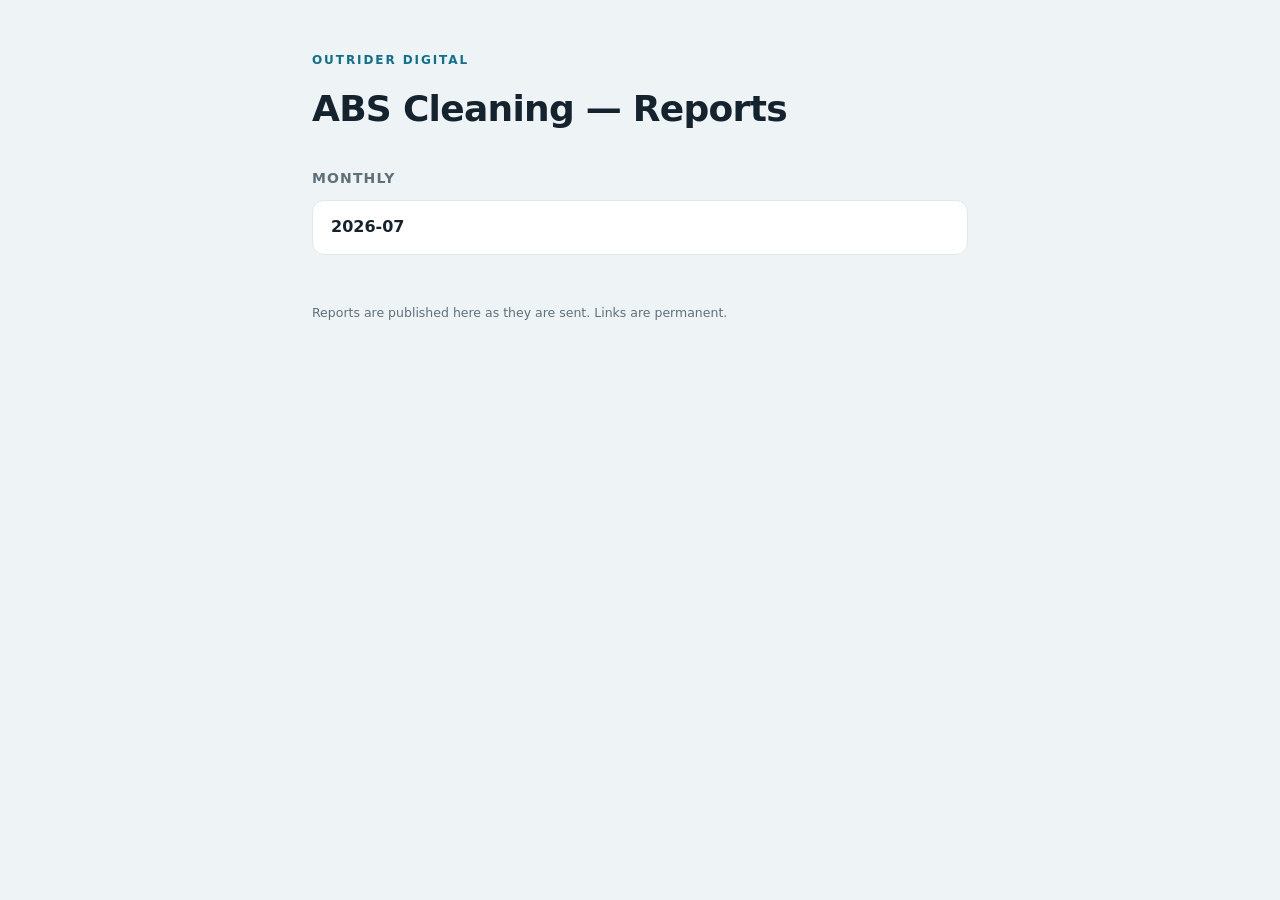
==== commit 45d0de23: "report(abs-commercial-cleaning): refresh archive index" ====
--- a/abs-commercial-cleaning/index.html
+++ b/abs-commercial-cleaning/index.html
@@ -1,1191 +1,25 @@
-<!DOCTYPE html>
-<html lang="en">
-<head>
-<meta charset="UTF-8">
-<meta name="viewport" content="width=device-width, initial-scale=1.0">
-<title>ABS Commercial Cleaning — Content Plan</title>
+<!doctype html>
+<html lang="en"><head><meta charset="utf-8">
+<meta name="viewport" content="width=device-width,initial-scale=1">
+<meta name="robots" content="noindex, nofollow">
+<title>ABS Cleaning — Reports</title>
 <style>
-  :root {
-    --brand-dark: #1a2332;
-    --brand-blue: #2563eb;
-    --brand-blue-light: #3b82f6;
-    --brand-accent: #0ea5e9;
-    --brand-green: #10b981;
-    --brand-orange: #f59e0b;
-    --brand-red: #ef4444;
-    --brand-purple: #8b5cf6;
-    --brand-pink: #ec4899;
-    --brand-teal: #14b8a6;
-    --bg: #f8fafc;
-    --card: #ffffff;
-    --border: #e2e8f0;
-    --text: #1e293b;
-    --text-muted: #64748b;
-    --text-light: #94a3b8;
-  }
-
-  * { margin: 0; padding: 0; box-sizing: border-box; }
-
-  body {
-    font-family: 'Inter', -apple-system, BlinkMacSystemFont, 'Segoe UI', system-ui, sans-serif;
-    background: var(--bg);
-    color: var(--text);
-    line-height: 1.6;
-  }
-
-  /* Header */
-  .header {
-    background: linear-gradient(135deg, var(--brand-dark) 0%, #2d3748 100%);
-    color: white;
-    padding: 2rem 2rem 1.5rem;
-    position: sticky;
-    top: 0;
-    z-index: 100;
-    box-shadow: 0 4px 20px rgba(0,0,0,0.15);
-  }
-
-  .header-inner {
-    max-width: 1400px;
-    margin: 0 auto;
-    display: flex;
-    justify-content: space-between;
-    align-items: center;
-    flex-wrap: wrap;
-    gap: 1rem;
-  }
-
-  .header h1 {
-    font-size: 1.5rem;
-    font-weight: 700;
-    letter-spacing: -0.02em;
-  }
-
-  .header h1 span {
-    color: var(--brand-accent);
-    font-weight: 400;
-  }
-
-  .header-meta {
-    display: flex;
-    gap: 1.5rem;
-    font-size: 0.85rem;
-    opacity: 0.85;
-  }
-
-  /* Nav */
-  .nav {
-    background: var(--card);
-    border-bottom: 1px solid var(--border);
-    padding: 0 2rem;
-    position: sticky;
-    top: 80px;
-    z-index: 99;
-  }
-
-  .nav-inner {
-    max-width: 1400px;
-    margin: 0 auto;
-    display: flex;
-    gap: 0;
-    overflow-x: auto;
-  }
-
-  .nav a {
-    padding: 0.75rem 1.25rem;
-    text-decoration: none;
-    color: var(--text-muted);
-    font-size: 0.85rem;
-    font-weight: 500;
-    white-space: nowrap;
-    border-bottom: 2px solid transparent;
-    transition: all 0.2s;
-  }
-
-  .nav a:hover, .nav a.active {
-    color: var(--brand-blue);
-    border-bottom-color: var(--brand-blue);
-  }
-
-  /* Search */
-  .search-bar {
-    max-width: 1400px;
-    margin: 1.5rem auto 0;
-    padding: 0 2rem;
-  }
-
-  .search-bar input {
-    width: 100%;
-    padding: 0.75rem 1rem 0.75rem 2.75rem;
-    border: 1px solid var(--border);
-    border-radius: 8px;
-    font-size: 0.9rem;
-    background: var(--card) url("data:image/svg+xml,%3Csvg xmlns='http://www.w3.org/2000/svg' width='16' height='16' fill='%2394a3b8' viewBox='0 0 16 16'%3E%3Cpath d='M11.742 10.344a6.5 6.5 0 1 0-1.397 1.398h-.001l3.85 3.85a1 1 0 0 0 1.415-1.414l-3.85-3.85zm-5.242.156a5 5 0 1 1 0-10 5 5 0 0 1 0 10z'/%3E%3C/svg%3E") no-repeat 0.875rem center;
-    outline: none;
-    transition: border-color 0.2s;
-  }
-
-  .search-bar input:focus {
-    border-color: var(--brand-blue);
-    box-shadow: 0 0 0 3px rgba(37, 99, 235, 0.1);
-  }
-
-  /* Summary Cards */
-  .summary {
-    max-width: 1400px;
-    margin: 1.5rem auto;
-    padding: 0 2rem;
-    display: grid;
-    grid-template-columns: repeat(auto-fit, minmax(200px, 1fr));
-    gap: 1rem;
-  }
-
-  .summary-card {
-    background: var(--card);
-    border: 1px solid var(--border);
-    border-radius: 10px;
-    padding: 1.25rem;
-    text-align: center;
-  }
-
-  .summary-card .number {
-    font-size: 2rem;
-    font-weight: 800;
-    color: var(--brand-blue);
-    line-height: 1.2;
-  }
-
-  .summary-card .label {
-    font-size: 0.8rem;
-    color: var(--text-muted);
-    text-transform: uppercase;
-    letter-spacing: 0.05em;
-    margin-top: 0.25rem;
-  }
-
-  .summary-card:nth-child(2) .number { color: var(--brand-green); }
-  .summary-card:nth-child(3) .number { color: var(--brand-orange); }
-  .summary-card:nth-child(4) .number { color: var(--brand-purple); }
-  .summary-card:nth-child(5) .number { color: var(--brand-pink); }
-
-  /* Main Content */
-  .main {
-    max-width: 1400px;
-    margin: 0 auto;
-    padding: 0 2rem 3rem;
-  }
-
-  /* Section */
-  .section {
-    margin-top: 2rem;
-  }
-
-  .section-header {
-    display: flex;
-    align-items: center;
-    gap: 0.75rem;
-    margin-bottom: 1rem;
-    padding-bottom: 0.75rem;
-    border-bottom: 2px solid var(--border);
-  }
-
-  .section-header h2 {
-    font-size: 1.25rem;
-    font-weight: 700;
-  }
-
-  .section-header .count {
-    background: var(--brand-blue);
-    color: white;
-    font-size: 0.75rem;
-    font-weight: 600;
-    padding: 0.15rem 0.6rem;
-    border-radius: 100px;
-  }
-
-  /* Service Group */
-  .service-group {
-    margin-bottom: 1.5rem;
-  }
-
-  .service-group-header {
-    display: flex;
-    align-items: center;
-    gap: 0.5rem;
-    padding: 0.5rem 0;
-    margin-bottom: 0.5rem;
-  }
-
-  .service-group-header h3 {
-    font-size: 0.95rem;
-    font-weight: 600;
-  }
-
-  .service-group-header .vol-total {
-    font-size: 0.8rem;
-    color: var(--text-muted);
-    margin-left: auto;
-  }
-
-  /* Table */
-  .table-wrap {
-    background: var(--card);
-    border: 1px solid var(--border);
-    border-radius: 10px;
-    overflow: hidden;
-  }
-
-  table {
-    width: 100%;
-    border-collapse: collapse;
-    font-size: 0.85rem;
-  }
-
-  thead th {
-    background: #f1f5f9;
-    padding: 0.65rem 0.75rem;
-    text-align: left;
-    font-weight: 600;
-    font-size: 0.75rem;
-    text-transform: uppercase;
-    letter-spacing: 0.04em;
-    color: var(--text-muted);
-    border-bottom: 1px solid var(--border);
-    /* not sticky — prevents overlapping rows in small tables */
-  }
-
-  tbody td {
-    padding: 0.6rem 0.75rem;
-    border-bottom: 1px solid #f1f5f9;
-    vertical-align: middle;
-  }
-
-  tbody tr:hover {
-    background: #f8fafc;
-  }
-
-  tbody tr.filtered-out {
-    display: none;
-  }
-
-  /* Badges */
-  .badge {
-    display: inline-block;
-    padding: 0.15rem 0.5rem;
-    border-radius: 4px;
-    font-size: 0.7rem;
-    font-weight: 600;
-    text-transform: uppercase;
-    letter-spacing: 0.03em;
-  }
-
-  .badge-commercial { background: #dbeafe; color: #1e40af; }
-  .badge-dayporter { background: #fce7f3; color: #9d174d; }
-  .badge-floor { background: #d1fae5; color: #065f46; }
-  .badge-carpet { background: #fef3c7; color: #92400e; }
-  .badge-upholstery { background: #ede9fe; color: #5b21b6; }
-  .badge-window { background: #ccfbf1; color: #134e4a; }
-  .badge-postconstruction { background: #fee2e2; color: #991b1b; }
-
-  .badge-service { background: #e0f2fe; color: #075985; }
-  .badge-nearme { background: #f0fdf4; color: #166534; }
-  .badge-blog { background: #fef9c3; color: #854d0e; }
-
-  /* Volume bar */
-  .vol-cell {
-    display: flex;
-    align-items: center;
-    gap: 0.5rem;
-  }
-
-  .vol-bar {
-    height: 6px;
-    border-radius: 3px;
-    background: var(--brand-blue);
-    min-width: 2px;
-    transition: width 0.3s;
-  }
-
-  .vol-num {
-    font-variant-numeric: tabular-nums;
-    font-weight: 500;
-    min-width: 50px;
-  }
-
-  /* URL styling */
-  .url {
-    font-family: 'JetBrains Mono', 'Fira Code', 'Consolas', monospace;
-    font-size: 0.78rem;
-    color: var(--brand-blue);
-    word-break: break-all;
-  }
-
-  /* SEO title styling */
-  .seo-title {
-    font-size: 0.82rem;
-    max-width: 350px;
-  }
-
-  .seo-title .caps-word {
-    font-weight: 800;
-    color: var(--brand-dark);
-  }
-
-  .seo-title .benefit {
-    color: var(--brand-green);
-    font-weight: 500;
-  }
-
-  /* Page number */
-  .page-num {
-    font-weight: 700;
-    color: var(--text-light);
-    font-variant-numeric: tabular-nums;
-    text-align: center;
-    width: 30px;
-  }
-
-  /* Keyword */
-  .kw {
-    font-weight: 500;
-  }
-
-  /* Footer */
-  .footer {
-    max-width: 1400px;
-    margin: 0 auto;
-    padding: 2rem;
-    text-align: center;
-    font-size: 0.8rem;
-    color: var(--text-light);
-    border-top: 1px solid var(--border);
-  }
-
-  /* Print */
-  @media print {
-    .header { position: static; }
-    .nav { display: none; }
-    .search-bar { display: none; }
-    thead th { position: static; }
-    body { font-size: 10pt; }
-  }
-
-  /* Responsive */
-  @media (max-width: 768px) {
-    .header { padding: 1.25rem 1rem; }
-    .header h1 { font-size: 1.1rem; }
-    .header-meta { display: none; }
-    .nav { top: 56px; padding: 0 1rem; }
-    .search-bar, .summary, .main { padding: 0 1rem; }
-    .summary { grid-template-columns: repeat(2, 1fr); }
-    /* thead not sticky */
-    table { font-size: 0.78rem; }
-    .seo-title { max-width: 200px; }
-  }
-
-  /* Facility badges (new) */
-  .badge-church { background: #ede9fe; color: #6d28d9; }
-  .badge-retail { background: #ffe4e6; color: #9f1239; }
-  .badge-vct { background: #cffafe; color: #155e75; }
-  .badge-wave2 { background: #e0e7ff; color: #3730a3; }
-  .badge-hyperlocal { background: #ecfccb; color: #3f6212; }
-
-  /* Data-pending footnote */
-  .note {
-    font-size: 0.72rem;
-    color: var(--text-light);
-    margin-top: 0.5rem;
-    font-style: italic;
-  }
-
-  /* Section intro paragraph */
-  .section-intro {
-    font-size: 0.9rem;
-    color: var(--text-muted);
-    margin-bottom: 1.25rem;
-    max-width: 800px;
-  }
-
-  /* Wave 2 sub-block */
-  .subblock-title {
-    font-size: 0.95rem;
-    font-weight: 600;
-    margin: 1.5rem 0 0.35rem;
-  }
-
-  /* Delivery Roadmap */
-  .roadmap-subtitle {
-    font-size: 0.9rem;
-    color: var(--text-muted);
-    margin-bottom: 1.25rem;
-  }
-
-  .roadmap {
-    border-left: 2px solid var(--border);
-    margin-left: 0.5rem;
-    padding-left: 1.5rem;
-  }
-
-  .phase {
-    position: relative;
-    background: var(--card);
-    border: 1px solid var(--border);
-    border-radius: 10px;
-    padding: 1.1rem 1.25rem;
-    margin-bottom: 1.25rem;
-  }
-
-  .phase::before {
-    content: "";
-    position: absolute;
-    left: -1.5rem;
-    top: 1.35rem;
-    width: 11px;
-    height: 11px;
-    border-radius: 50%;
-    background: var(--brand-blue);
-    transform: translateX(-50%);
-    box-shadow: 0 0 0 3px var(--bg);
-  }
-
-  .phase-header {
-    display: flex;
-    align-items: center;
-    gap: 0.75rem;
-    flex-wrap: wrap;
-    margin-bottom: 0.15rem;
-  }
-
-  .phase-header h3 {
-    font-size: 1rem;
-    font-weight: 700;
-  }
-
-  .phase-dates {
-    font-size: 0.8rem;
-    color: var(--text-muted);
-    margin-left: auto;
-  }
-
-  .phase ul {
-    margin: 0.5rem 0 0 1.1rem;
-    font-size: 0.85rem;
-    color: var(--text);
-  }
-
-  .phase ul li {
-    margin-bottom: 0.2rem;
-  }
-
-  /* Status pills */
-  .pill {
-    display: inline-block;
-    padding: 0.15rem 0.6rem;
-    border-radius: 100px;
-    font-size: 0.68rem;
-    font-weight: 700;
-    text-transform: uppercase;
-    letter-spacing: 0.04em;
-  }
-
-  .pill-done { background: #d1fae5; color: #065f46; }
-  .pill-progress { background: #fef3c7; color: #92400e; }
-  .pill-upcoming { background: #f1f5f9; color: #475569; }
-</style>
-</head>
-<body>
-
-<header class="header">
-  <div class="header-inner">
-    <h1>ABS Commercial Cleaning <span>Content Plan</span></h1>
-    <div class="header-meta">
-      <span>abscleaning.com</span>
-      <span>Updated July 15, 2026</span>
-    </div>
-  </div>
-</header>
-
-<nav class="nav">
-  <div class="nav-inner">
-    <a href="#summary" class="active">Summary</a>
-    <a href="#service-pages">Service Pages (35)</a>
-    <a href="#near-me-pages">Near Me Pages (7)</a>
-    <a href="#facility-pages">Facility Pages (53)</a>
-    <a href="#blog-posts">Blog Posts (17)</a>
-    <a href="#roadmap">Roadmap</a>
-  </div>
-</nav>
-
-<div class="search-bar">
-  <input type="text" id="searchInput" placeholder="Search pages, keywords, URLs, or titles..." oninput="filterRows()">
-</div>
-
-<div class="summary" id="summary">
-  <div class="summary-card">
-    <div class="number">112</div>
-    <div class="label">Total Content Pieces</div>
-  </div>
-  <div class="summary-card">
-    <div class="number">95</div>
-    <div class="label">Service Pages</div>
-  </div>
-  <div class="summary-card">
-    <div class="number">53</div>
-    <div class="label">Facility Pages (New)</div>
-  </div>
-  <div class="summary-card">
-    <div class="number">17</div>
-    <div class="label">Blog Posts</div>
-  </div>
-  <div class="summary-card">
-    <div class="number">114,790</div>
-    <div class="label">Monthly Search Volume</div>
-  </div>
-  <div class="summary-card">
-    <div class="number">Houston</div>
-    <div class="label">Top Priority City</div>
-  </div>
-</div>
-
-<div class="main">
-
-  <!-- SERVICE PAGES -->
-  <div class="section" id="service-pages">
-    <div class="section-header">
-      <h2>Service Pages</h2>
-      <span class="count">35 pages</span>
-    </div>
-
-    <!-- Commercial Cleaning -->
-    <div class="service-group">
-      <div class="service-group-header">
-        <span class="badge badge-commercial">Commercial Cleaning</span>
-        <h3>Commercial Cleaning</h3>
-        <span class="vol-total">1,440 vol/mo</span>
-      </div>
-      <div class="table-wrap">
-        <table>
-          <thead><tr><th>#</th><th>Location</th><th>URL</th><th>Primary Keyword</th><th>Volume</th><th>SEO Title</th></tr></thead>
-          <tbody>
-            <tr class="searchable"><td class="page-num">1</td><td>Austin</td><td class="url">/service/commercial-cleaning-austin/</td><td class="kw">commercial cleaning austin</td><td><div class="vol-cell"><span class="vol-num">260</span><div class="vol-bar" style="width:67%"></div></div></td><td class="seo-title"><span class="caps-word">BEST</span> Commercial Cleaning in Austin, TX <span class="benefit">(Satisfaction Guarantee)</span></td></tr>
-            <tr class="searchable"><td class="page-num">2</td><td>Houston</td><td class="url">/service/commercial-cleaning-houston/</td><td class="kw">commercial cleaning houston</td><td><div class="vol-cell"><span class="vol-num">390</span><div class="vol-bar" style="width:100%"></div></div></td><td class="seo-title"><span class="caps-word">TRUSTED</span> Commercial Cleaning in Houston, TX <span class="benefit">(A+ BBB Rated)</span></td></tr>
-            <tr class="searchable"><td class="page-num">3</td><td>San Antonio</td><td class="url">/service/commercial-cleaning-san-antonio/</td><td class="kw">commercial cleaning san antonio</td><td><div class="vol-cell"><span class="vol-num">260</span><div class="vol-bar" style="width:67%"></div></div></td><td class="seo-title"><span class="caps-word">LICENSED</span> Commercial Cleaning San Antonio, TX <span class="benefit">(Free Quotes)</span></td></tr>
-            <tr class="searchable"><td class="page-num">4</td><td>Dallas</td><td class="url">/service/commercial-cleaning-dallas/</td><td class="kw">commercial cleaning dallas</td><td><div class="vol-cell"><span class="vol-num">390</span><div class="vol-bar" style="width:100%"></div></div></td><td class="seo-title"><span class="caps-word">CUSTOM</span> Commercial Cleaning in Dallas, TX <span class="benefit">(Satisfaction Guarantee)</span></td></tr>
-            <tr class="searchable"><td class="page-num">5</td><td>Fort Worth</td><td class="url">/service/commercial-cleaning-fort-worth/</td><td class="kw">commercial cleaning fort worth</td><td><div class="vol-cell"><span class="vol-num">140</span><div class="vol-bar" style="width:36%"></div></div></td><td class="seo-title"><span class="caps-word">BEST</span> Commercial Cleaning in Fort Worth, TX <span class="benefit">(A+ BBB Rated)</span></td></tr>
-          </tbody>
-        </table>
-      </div>
-    </div>
-
-    <!-- Day Porter -->
-    <div class="service-group">
-      <div class="service-group-header">
-        <span class="badge badge-dayporter">Day Porter</span>
-        <h3>Day Porter Services</h3>
-        <span class="vol-total">0 vol/mo</span>
-      </div>
-      <div class="table-wrap">
-        <table>
-          <thead><tr><th>#</th><th>Location</th><th>URL</th><th>Primary Keyword</th><th>Volume</th><th>SEO Title</th></tr></thead>
-          <tbody>
-            <tr class="searchable"><td class="page-num">6</td><td>Austin</td><td class="url">/service/day-porter-services-austin/</td><td class="kw">day porter austin</td><td><div class="vol-cell"><span class="vol-num">0</span><div class="vol-bar" style="width:0%"></div></div></td><td class="seo-title"><span class="caps-word">RELIABLE</span> Day Porter Services in Austin, TX <span class="benefit">(Free Quotes)</span></td></tr>
-            <tr class="searchable"><td class="page-num">7</td><td>Houston</td><td class="url">/service/day-porter-services-houston/</td><td class="kw">day porter houston</td><td><div class="vol-cell"><span class="vol-num">0</span><div class="vol-bar" style="width:0%"></div></div></td><td class="seo-title"><span class="caps-word">TRUSTED</span> Day Porter Services in Houston, TX <span class="benefit">(A+ BBB Rated)</span></td></tr>
-            <tr class="searchable"><td class="page-num">8</td><td>San Antonio</td><td class="url">/service/day-porter-services-san-antonio/</td><td class="kw">day porter san antonio</td><td><div class="vol-cell"><span class="vol-num">0</span><div class="vol-bar" style="width:0%"></div></div></td><td class="seo-title"><span class="caps-word">LICENSED</span> Day Porter Services San Antonio, TX <span class="benefit">(Free Quotes)</span></td></tr>
-            <tr class="searchable"><td class="page-num">9</td><td>Dallas</td><td class="url">/service/day-porter-services-dallas/</td><td class="kw">day porter dallas</td><td><div class="vol-cell"><span class="vol-num">0</span><div class="vol-bar" style="width:0%"></div></div></td><td class="seo-title"><span class="caps-word">CUSTOM</span> Day Porter Services in Dallas, TX <span class="benefit">(Satisfaction Guarantee)</span></td></tr>
-            <tr class="searchable"><td class="page-num">10</td><td>Fort Worth</td><td class="url">/service/day-porter-services-fort-worth/</td><td class="kw">day porter fort worth</td><td><div class="vol-cell"><span class="vol-num">0</span><div class="vol-bar" style="width:0%"></div></div></td><td class="seo-title"><span class="caps-word">BEST</span> Day Porter Services in Fort Worth, TX <span class="benefit">(A+ BBB Rated)</span></td></tr>
-          </tbody>
-        </table>
-      </div>
-    </div>
-
-    <!-- Floor Maintenance -->
-    <div class="service-group">
-      <div class="service-group-header">
-        <span class="badge badge-floor">Floor Maintenance</span>
-        <h3>Floor Maintenance</h3>
-        <span class="vol-total">200 vol/mo</span>
-      </div>
-      <div class="table-wrap">
-        <table>
-          <thead><tr><th>#</th><th>Location</th><th>URL</th><th>Primary Keyword</th><th>Volume</th><th>SEO Title</th></tr></thead>
-          <tbody>
-            <tr class="searchable"><td class="page-num">11</td><td>Austin</td><td class="url">/service/commercial-floor-cleaning-austin/</td><td class="kw">commercial floor cleaning austin</td><td><div class="vol-cell"><span class="vol-num">10</span><div class="vol-bar" style="width:11%"></div></div></td><td class="seo-title"><span class="caps-word">BEST</span> Commercial Floor Cleaning Austin, TX <span class="benefit">(Free Quotes)</span></td></tr>
-            <tr class="searchable"><td class="page-num">12</td><td>Houston</td><td class="url">/service/commercial-floor-cleaning-houston/</td><td class="kw">commercial floor cleaning houston</td><td><div class="vol-cell"><span class="vol-num">90</span><div class="vol-bar" style="width:100%"></div></div></td><td class="seo-title"><span class="caps-word">LICENSED</span> Commercial Floor Cleaning Houston, TX <span class="benefit">(A+ BBB Rated)</span></td></tr>
-            <tr class="searchable"><td class="page-num">13</td><td>San Antonio</td><td class="url">/service/commercial-floor-cleaning-san-antonio/</td><td class="kw">commercial floor cleaning san antonio</td><td><div class="vol-cell"><span class="vol-num">40</span><div class="vol-bar" style="width:44%"></div></div></td><td class="seo-title"><span class="caps-word">CUSTOM</span> Commercial Floor Cleaning San Antonio <span class="benefit">(Free Quotes)</span></td></tr>
-            <tr class="searchable"><td class="page-num">14</td><td>Dallas</td><td class="url">/service/commercial-floor-cleaning-dallas/</td><td class="kw">commercial floor cleaning dallas</td><td><div class="vol-cell"><span class="vol-num">40</span><div class="vol-bar" style="width:44%"></div></div></td><td class="seo-title"><span class="caps-word">TRUSTED</span> Commercial Floor Cleaning Dallas, TX <span class="benefit">(Free Quotes)</span></td></tr>
-            <tr class="searchable"><td class="page-num">15</td><td>Fort Worth</td><td class="url">/service/commercial-floor-cleaning-fort-worth/</td><td class="kw">commercial floor cleaning fort worth</td><td><div class="vol-cell"><span class="vol-num">20</span><div class="vol-bar" style="width:22%"></div></div></td><td class="seo-title"><span class="caps-word">BEST</span> Commercial Floor Cleaning Fort Worth, TX <span class="benefit">(A+ BBB Rated)</span></td></tr>
-          </tbody>
-        </table>
-      </div>
-    </div>
-
-    <!-- Carpet Cleaning -->
-    <div class="service-group">
-      <div class="service-group-header">
-        <span class="badge badge-carpet">Carpet Cleaning</span>
-        <h3>Carpet Cleaning</h3>
-        <span class="vol-total">570 vol/mo</span>
-      </div>
-      <div class="table-wrap">
-        <table>
-          <thead><tr><th>#</th><th>Location</th><th>URL</th><th>Primary Keyword</th><th>Volume</th><th>SEO Title</th></tr></thead>
-          <tbody>
-            <tr class="searchable"><td class="page-num">16</td><td>Austin</td><td class="url">/service/commercial-carpet-cleaning-austin/</td><td class="kw">commercial carpet cleaning austin</td><td><div class="vol-cell"><span class="vol-num">50</span><div class="vol-bar" style="width:13%"></div></div></td><td class="seo-title"><span class="caps-word">LICENSED</span> Commercial Carpet Cleaning Austin, TX <span class="benefit">(Free Quotes)</span></td></tr>
-            <tr class="searchable"><td class="page-num">17</td><td>Houston</td><td class="url">/service/commercial-carpet-cleaning-houston/</td><td class="kw">commercial carpet cleaning houston</td><td><div class="vol-cell"><span class="vol-num">390</span><div class="vol-bar" style="width:100%"></div></div></td><td class="seo-title"><span class="caps-word">BEST</span> Commercial Carpet Cleaning Houston, TX <span class="benefit">(A+ BBB Rated)</span></td></tr>
-            <tr class="searchable"><td class="page-num">18</td><td>San Antonio</td><td class="url">/service/commercial-carpet-cleaning-san-antonio/</td><td class="kw">commercial carpet cleaning san antonio</td><td><div class="vol-cell"><span class="vol-num">30</span><div class="vol-bar" style="width:8%"></div></div></td><td class="seo-title"><span class="caps-word">TRUSTED</span> Commercial Carpet Cleaning San Antonio <span class="benefit">(Free Quotes)</span></td></tr>
-            <tr class="searchable"><td class="page-num">19</td><td>Dallas</td><td class="url">/service/commercial-carpet-cleaning-dallas/</td><td class="kw">commercial carpet cleaning dallas</td><td><div class="vol-cell"><span class="vol-num">70</span><div class="vol-bar" style="width:18%"></div></div></td><td class="seo-title"><span class="caps-word">CUSTOM</span> Commercial Carpet Cleaning Dallas, TX <span class="benefit">(Free Quotes)</span></td></tr>
-            <tr class="searchable"><td class="page-num">20</td><td>Fort Worth</td><td class="url">/service/commercial-carpet-cleaning-fort-worth/</td><td class="kw">commercial carpet cleaning fort worth</td><td><div class="vol-cell"><span class="vol-num">30</span><div class="vol-bar" style="width:8%"></div></div></td><td class="seo-title"><span class="caps-word">BEST</span> Commercial Carpet Cleaning Fort Worth <span class="benefit">(A+ BBB Rated)</span></td></tr>
-          </tbody>
-        </table>
-      </div>
-    </div>
-
-    <!-- Upholstery Cleaning -->
-    <div class="service-group">
-      <div class="service-group-header">
-        <span class="badge badge-upholstery">Upholstery</span>
-        <h3>Upholstery Cleaning</h3>
-        <span class="vol-total">1,390 vol/mo</span>
-      </div>
-      <div class="table-wrap">
-        <table>
-          <thead><tr><th>#</th><th>Location</th><th>URL</th><th>Primary Keyword</th><th>Volume</th><th>SEO Title</th></tr></thead>
-          <tbody>
-            <tr class="searchable"><td class="page-num">21</td><td>Austin</td><td class="url">/service/upholstery-cleaning-austin/</td><td class="kw">upholstery cleaning austin</td><td><div class="vol-cell"><span class="vol-num">210</span><div class="vol-bar" style="width:44%"></div></div></td><td class="seo-title"><span class="caps-word">CUSTOM</span> Upholstery Cleaning in Austin, TX <span class="benefit">(Satisfaction Guarantee)</span></td></tr>
-            <tr class="searchable"><td class="page-num">22</td><td>Houston</td><td class="url">/service/upholstery-cleaning-houston/</td><td class="kw">upholstery cleaning houston</td><td><div class="vol-cell"><span class="vol-num">480</span><div class="vol-bar" style="width:100%"></div></div></td><td class="seo-title"><span class="caps-word">BEST</span> Upholstery Cleaning in Houston, TX <span class="benefit">(A+ BBB Rated)</span></td></tr>
-            <tr class="searchable"><td class="page-num">23</td><td>San Antonio</td><td class="url">/service/upholstery-cleaning-san-antonio/</td><td class="kw">upholstery cleaning san antonio</td><td><div class="vol-cell"><span class="vol-num">210</span><div class="vol-bar" style="width:44%"></div></div></td><td class="seo-title"><span class="caps-word">LICENSED</span> Upholstery Cleaning San Antonio, TX <span class="benefit">(Free Quotes)</span></td></tr>
-            <tr class="searchable"><td class="page-num">24</td><td>Dallas</td><td class="url">/service/upholstery-cleaning-dallas/</td><td class="kw">upholstery cleaning dallas</td><td><div class="vol-cell"><span class="vol-num">320</span><div class="vol-bar" style="width:67%"></div></div></td><td class="seo-title"><span class="caps-word">TRUSTED</span> Upholstery Cleaning in Dallas, TX <span class="benefit">(Satisfaction Guarantee)</span></td></tr>
-            <tr class="searchable"><td class="page-num">25</td><td>Fort Worth</td><td class="url">/service/upholstery-cleaning-fort-worth/</td><td class="kw">upholstery cleaning fort worth</td><td><div class="vol-cell"><span class="vol-num">170</span><div class="vol-bar" style="width:35%"></div></div></td><td class="seo-title"><span class="caps-word">BEST</span> Upholstery Cleaning in Fort Worth, TX <span class="benefit">(Free Quotes)</span></td></tr>
-          </tbody>
-        </table>
-      </div>
-    </div>
-
-    <!-- Window Cleaning -->
-    <div class="service-group">
-      <div class="service-group-header">
-        <span class="badge badge-window">Window Cleaning</span>
-        <h3>Commercial Window Cleaning</h3>
-        <span class="vol-total">580 vol/mo</span>
-      </div>
-      <div class="table-wrap">
-        <table>
-          <thead><tr><th>#</th><th>Location</th><th>URL</th><th>Primary Keyword</th><th>Volume</th><th>SEO Title</th></tr></thead>
-          <tbody>
-            <tr class="searchable"><td class="page-num">26</td><td>Austin</td><td class="url">/service/commercial-window-cleaning-austin/</td><td class="kw">commercial window cleaning austin</td><td><div class="vol-cell"><span class="vol-num">140</span><div class="vol-bar" style="width:54%"></div></div></td><td class="seo-title"><span class="caps-word">TRUSTED</span> Commercial Window Cleaning Austin, TX <span class="benefit">(Free Quotes)</span></td></tr>
-            <tr class="searchable"><td class="page-num">27</td><td>Houston</td><td class="url">/service/commercial-window-cleaning-houston/</td><td class="kw">commercial window cleaning houston</td><td><div class="vol-cell"><span class="vol-num">260</span><div class="vol-bar" style="width:100%"></div></div></td><td class="seo-title"><span class="caps-word">BEST</span> Commercial Window Cleaning Houston, TX <span class="benefit">(A+ BBB Rated)</span></td></tr>
-            <tr class="searchable"><td class="page-num">28</td><td>San Antonio</td><td class="url">/service/commercial-window-cleaning-san-antonio/</td><td class="kw">commercial window cleaning san antonio</td><td><div class="vol-cell"><span class="vol-num">90</span><div class="vol-bar" style="width:35%"></div></div></td><td class="seo-title"><span class="caps-word">LICENSED</span> Window Cleaning San Antonio, TX <span class="benefit">(Free Quotes)</span></td></tr>
-            <tr class="searchable"><td class="page-num">29</td><td>Dallas</td><td class="url">/service/commercial-window-cleaning-dallas/</td><td class="kw">commercial window cleaning dallas</td><td><div class="vol-cell"><span class="vol-num">50</span><div class="vol-bar" style="width:19%"></div></div></td><td class="seo-title"><span class="caps-word">CUSTOM</span> Commercial Window Cleaning Dallas, TX <span class="benefit">(Free Quotes)</span></td></tr>
-            <tr class="searchable"><td class="page-num">30</td><td>Fort Worth</td><td class="url">/service/commercial-window-cleaning-fort-worth/</td><td class="kw">commercial window cleaning fort worth</td><td><div class="vol-cell"><span class="vol-num">40</span><div class="vol-bar" style="width:15%"></div></div></td><td class="seo-title"><span class="caps-word">BEST</span> Commercial Window Cleaning Fort Worth <span class="benefit">(A+ BBB Rated)</span></td></tr>
-          </tbody>
-        </table>
-      </div>
-    </div>
-
-    <!-- Post-Construction -->
-    <div class="service-group">
-      <div class="service-group-header">
-        <span class="badge badge-postconstruction">Post-Construction</span>
-        <h3>Post-Construction Cleanup</h3>
-        <span class="vol-total">330 vol/mo</span>
-      </div>
-      <div class="table-wrap">
-        <table>
-          <thead><tr><th>#</th><th>Location</th><th>URL</th><th>Primary Keyword</th><th>Volume</th><th>SEO Title</th></tr></thead>
-          <tbody>
-            <tr class="searchable"><td class="page-num">31</td><td>Austin</td><td class="url">/service/post-construction-cleaning-austin/</td><td class="kw">post construction cleaning austin</td><td><div class="vol-cell"><span class="vol-num">140</span><div class="vol-bar" style="width:100%"></div></div></td><td class="seo-title"><span class="caps-word">BEST</span> Post-Construction Cleaning Austin, TX <span class="benefit">(Free Quotes)</span></td></tr>
-            <tr class="searchable"><td class="page-num">32</td><td>Houston</td><td class="url">/service/post-construction-cleaning-houston/</td><td class="kw">post construction cleaning houston</td><td><div class="vol-cell"><span class="vol-num">90</span><div class="vol-bar" style="width:64%"></div></div></td><td class="seo-title"><span class="caps-word">LICENSED</span> Post-Construction Cleaning Houston <span class="benefit">(A+ BBB Rated)</span></td></tr>
-            <tr class="searchable"><td class="page-num">33</td><td>San Antonio</td><td class="url">/service/post-construction-cleaning-san-antonio/</td><td class="kw">post construction cleaning san antonio</td><td><div class="vol-cell"><span class="vol-num">30</span><div class="vol-bar" style="width:21%"></div></div></td><td class="seo-title"><span class="caps-word">TRUSTED</span> Post-Construction Cleaning San Antonio <span class="benefit">(Free Quotes)</span></td></tr>
-            <tr class="searchable"><td class="page-num">34</td><td>Dallas</td><td class="url">/service/post-construction-cleaning-dallas/</td><td class="kw">post construction cleaning dallas</td><td><div class="vol-cell"><span class="vol-num">70</span><div class="vol-bar" style="width:50%"></div></div></td><td class="seo-title"><span class="caps-word">CUSTOM</span> Post-Construction Cleaning Dallas, TX <span class="benefit">(Free Quotes)</span></td></tr>
-            <tr class="searchable"><td class="page-num">35</td><td>Fort Worth</td><td class="url">/service/post-construction-cleaning-fort-worth/</td><td class="kw">post construction cleaning fort worth</td><td><div class="vol-cell"><span class="vol-num">0</span><div class="vol-bar" style="width:0%"></div></div></td><td class="seo-title"><span class="caps-word">BEST</span> Post-Construction Cleaning Fort Worth <span class="benefit">(A+ BBB Rated)</span></td></tr>
-          </tbody>
-        </table>
-      </div>
-    </div>
-  </div>
-
-  <!-- NEAR ME PAGES -->
-  <div class="section" id="near-me-pages">
-    <div class="section-header">
-      <h2>Near Me Pages</h2>
-      <span class="count">7 pages</span>
-    </div>
-    <div class="table-wrap">
-      <table>
-        <thead><tr><th>#</th><th>Service</th><th>URL</th><th>Primary Keyword</th><th>Volume</th><th>SEO Title</th></tr></thead>
-        <tbody>
-          <tr class="searchable"><td class="page-num">36</td><td><span class="badge badge-commercial">Commercial Cleaning</span></td><td class="url">/service/commercial-cleaning-near-me/</td><td class="kw">commercial cleaning near me</td><td><div class="vol-cell"><span class="vol-num">12,100</span><div class="vol-bar" style="width:20%"></div></div></td><td class="seo-title"><span class="caps-word">BEST</span> Commercial Cleaning Near Me <span class="benefit">(Free Quotes)</span></td></tr>
-          <tr class="searchable"><td class="page-num">37</td><td><span class="badge badge-dayporter">Day Porter</span></td><td class="url">/service/day-porter-services-near-me/</td><td class="kw">day porter services near me</td><td><div class="vol-cell"><span class="vol-num">590</span><div class="vol-bar" style="width:1%"></div></div></td><td class="seo-title"><span class="caps-word">TRUSTED</span> Day Porter Services Near Me <span class="benefit">(Satisfaction Guarantee)</span></td></tr>
-          <tr class="searchable"><td class="page-num">38</td><td><span class="badge badge-floor">Floor Maintenance</span></td><td class="url">/service/commercial-floor-cleaning-near-me/</td><td class="kw">commercial floor cleaning near me</td><td><div class="vol-cell"><span class="vol-num">390</span><div class="vol-bar" style="width:1%"></div></div></td><td class="seo-title"><span class="caps-word">LICENSED</span> Commercial Floor Cleaning Near Me <span class="benefit">(Free Quotes)</span></td></tr>
-          <tr class="searchable"><td class="page-num">39</td><td><span class="badge badge-carpet">Carpet Cleaning</span></td><td class="url">/service/commercial-carpet-cleaning-near-me/</td><td class="kw">commercial carpet cleaning near me</td><td><div class="vol-cell"><span class="vol-num">1,900</span><div class="vol-bar" style="width:3%"></div></div></td><td class="seo-title"><span class="caps-word">BEST</span> Commercial Carpet Cleaning Near Me <span class="benefit">(A+ BBB Rated)</span></td></tr>
-          <tr class="searchable"><td class="page-num">40</td><td><span class="badge badge-upholstery">Upholstery</span></td><td class="url">/service/upholstery-cleaning-near-me/</td><td class="kw">upholstery cleaning near me</td><td><div class="vol-cell"><span class="vol-num">60,500</span><div class="vol-bar" style="width:100%"></div></div></td><td class="seo-title"><span class="caps-word">CUSTOM</span> Upholstery Cleaning Near Me <span class="benefit">(Free Quotes)</span></td></tr>
-          <tr class="searchable"><td class="page-num">41</td><td><span class="badge badge-window">Window Cleaning</span></td><td class="url">/service/commercial-window-cleaning-near-me/</td><td class="kw">commercial window cleaning near me</td><td><div class="vol-cell"><span class="vol-num">9,900</span><div class="vol-bar" style="width:16%"></div></div></td><td class="seo-title"><span class="caps-word">TRUSTED</span> Window Cleaning Near Me <span class="benefit">(A+ BBB Rated)</span></td></tr>
-          <tr class="searchable"><td class="page-num">42</td><td><span class="badge badge-postconstruction">Post-Construction</span></td><td class="url">/service/post-construction-cleaning-near-me/</td><td class="kw">post construction cleaning near me</td><td><div class="vol-cell"><span class="vol-num">1,300</span><div class="vol-bar" style="width:2%"></div></div></td><td class="seo-title"><span class="caps-word">LICENSED</span> Post-Construction Cleaning Near Me <span class="benefit">(Free Quotes)</span></td></tr>
-        </tbody>
-      </table>
-    </div>
-  </div>
-
-  <!-- FACILITY PAGES -->
-  <div class="section" id="facility-pages">
-    <div class="section-header">
-      <h2>Facility Pages</h2>
-      <span class="count">53 pages</span>
-    </div>
-    <p class="section-intro">These facility-type pages came directly from our calls. Church cleaning is already one of the site's strongest performers, and facility pages are how ABS wins buyers who search by building type rather than by service.</p>
-
-    <!-- Group A: Church Cleaning -->
-    <div class="service-group">
-      <div class="service-group-header">
-        <span class="badge badge-church">Church</span>
-        <h3>Church Cleaning</h3>
-      </div>
-      <div class="table-wrap">
-        <table>
-          <thead><tr><th>#</th><th>Location</th><th>URL</th><th>Primary Keyword</th><th>Volume</th><th>SEO Title</th></tr></thead>
-          <tbody>
-            <tr class="searchable"><td class="page-num">43</td><td>Austin</td><td class="url">/facility/church-cleaning-austin/</td><td class="kw">church cleaning services austin</td><td><div class="vol-cell"><span class="vol-num">0</span></div></td><td class="seo-title"><span class="caps-word">TRUSTED</span> Church Cleaning Services in Austin, TX <span class="benefit">(Background-Checked Crews)</span></td></tr>
-            <tr class="searchable"><td class="page-num">44</td><td>Houston</td><td class="url">/facility/church-cleaning-houston/</td><td class="kw">church cleaning services houston</td><td><div class="vol-cell"><span class="vol-num">10</span></div></td><td class="seo-title"><span class="caps-word">BEST</span> Church Cleaning Services in Houston, TX <span class="benefit">(Background-Checked Crews)</span></td></tr>
-            <tr class="searchable"><td class="page-num">45</td><td>San Antonio</td><td class="url">/facility/church-cleaning-san-antonio/</td><td class="kw">church cleaning services san antonio</td><td><div class="vol-cell"><span class="vol-num">0</span></div></td><td class="seo-title"><span class="caps-word">LICENSED</span> Church Cleaning Services San Antonio, TX <span class="benefit">(A+ BBB Rated)</span></td></tr>
-            <tr class="searchable"><td class="page-num">46</td><td>Dallas</td><td class="url">/facility/church-cleaning-dallas/</td><td class="kw">church cleaning services dallas</td><td><div class="vol-cell"><span class="vol-num">0</span></div></td><td class="seo-title"><span class="caps-word">CUSTOM</span> Church Cleaning Services in Dallas, TX <span class="benefit">(Satisfaction Guarantee)</span></td></tr>
-            <tr class="searchable"><td class="page-num">47</td><td>Fort Worth</td><td class="url">/facility/church-cleaning-fort-worth/</td><td class="kw">church cleaning services fort worth</td><td><div class="vol-cell"><span class="vol-num">&mdash;</span></div></td><td class="seo-title"><span class="caps-word">TRUSTED</span> Church Cleaning Services Fort Worth, TX <span class="benefit">(Background-Checked Crews)</span></td></tr>
-            <tr class="searchable"><td class="page-num">48</td><td>Near Me</td><td class="url">/facility/church-cleaning-near-me/</td><td class="kw">church cleaning services near me</td><td><div class="vol-cell"><span class="vol-num">390</span><div class="vol-bar" style="width:100%"></div></div></td><td class="seo-title"><span class="caps-word">RELIABLE</span> Church Cleaning Services Near Me <span class="benefit">(Free Quotes)</span></td></tr>
-          </tbody>
-        </table>
-      </div>
-      <p class="note">City-level volumes understate real demand: most facility searches are generic or "near me" queries that Google localizes. National demand: 9,900/mo for church cleaning services.</p>
-    </div>
-
-    <!-- Group B: Retail Cleaning -->
-    <div class="service-group">
-      <div class="service-group-header">
-        <span class="badge badge-retail">Retail</span>
-        <h3>Retail Cleaning</h3>
-      </div>
-      <div class="table-wrap">
-        <table>
-          <thead><tr><th>#</th><th>Location</th><th>URL</th><th>Primary Keyword</th><th>Volume</th><th>SEO Title</th></tr></thead>
-          <tbody>
-            <tr class="searchable"><td class="page-num">49</td><td>Austin</td><td class="url">/facility/retail-cleaning-austin/</td><td class="kw">retail store cleaning austin</td><td><div class="vol-cell"><span class="vol-num">&mdash;</span></div></td><td class="seo-title"><span class="caps-word">BEST</span> Retail Store Cleaning in Austin, TX <span class="benefit">(Free Quotes)</span></td></tr>
-            <tr class="searchable"><td class="page-num">50</td><td>Houston</td><td class="url">/facility/retail-cleaning-houston/</td><td class="kw">retail store cleaning houston</td><td><div class="vol-cell"><span class="vol-num">&mdash;</span></div></td><td class="seo-title"><span class="caps-word">TRUSTED</span> Retail Store Cleaning in Houston, TX <span class="benefit">(A+ BBB Rated)</span></td></tr>
-            <tr class="searchable"><td class="page-num">51</td><td>San Antonio</td><td class="url">/facility/retail-cleaning-san-antonio/</td><td class="kw">retail store cleaning san antonio</td><td><div class="vol-cell"><span class="vol-num">&mdash;</span></div></td><td class="seo-title"><span class="caps-word">LICENSED</span> Retail Store Cleaning San Antonio, TX <span class="benefit">(Free Quotes)</span></td></tr>
-            <tr class="searchable"><td class="page-num">52</td><td>Dallas</td><td class="url">/facility/retail-cleaning-dallas/</td><td class="kw">retail store cleaning dallas</td><td><div class="vol-cell"><span class="vol-num">0</span></div></td><td class="seo-title"><span class="caps-word">CUSTOM</span> Retail Store Cleaning in Dallas, TX <span class="benefit">(Satisfaction Guarantee)</span></td></tr>
-            <tr class="searchable"><td class="page-num">53</td><td>Fort Worth</td><td class="url">/facility/retail-cleaning-fort-worth/</td><td class="kw">retail store cleaning fort worth</td><td><div class="vol-cell"><span class="vol-num">&mdash;</span></div></td><td class="seo-title"><span class="caps-word">BEST</span> Retail Store Cleaning Fort Worth, TX <span class="benefit">(A+ BBB Rated)</span></td></tr>
-            <tr class="searchable"><td class="page-num">54</td><td>Near Me</td><td class="url">/facility/retail-cleaning-near-me/</td><td class="kw">retail cleaning services near me</td><td><div class="vol-cell"><span class="vol-num">50</span><div class="vol-bar" style="width:100%"></div></div></td><td class="seo-title"><span class="caps-word">RELIABLE</span> Retail Cleaning Services Near Me <span class="benefit">(Free Quotes)</span></td></tr>
-          </tbody>
-        </table>
-      </div>
-      <p class="note">City-level volumes understate real demand: most facility searches are generic or "near me" queries that Google localizes. National demand: 1,900/mo for retail cleaning services.</p>
-    </div>
-
-    <!-- Group C: VCT & Hard Floor Restoration -->
-    <div class="service-group">
-      <div class="service-group-header">
-        <span class="badge badge-vct">VCT</span>
-        <h3>VCT &amp; Hard Floor Restoration</h3>
-      </div>
-      <div class="table-wrap">
-        <table>
-          <thead><tr><th>#</th><th>Location</th><th>URL</th><th>Primary Keyword</th><th>Volume</th><th>SEO Title</th></tr></thead>
-          <tbody>
-            <tr class="searchable"><td class="page-num">55</td><td>Austin</td><td class="url">/service/vct-stripping-waxing-austin/</td><td class="kw">vct stripping and waxing austin</td><td><div class="vol-cell"><span class="vol-num">&mdash;</span></div></td><td class="seo-title"><span class="caps-word">BEST</span> VCT Stripping &amp; Waxing in Austin, TX <span class="benefit">(Free Quotes)</span></td></tr>
-            <tr class="searchable"><td class="page-num">56</td><td>Houston</td><td class="url">/service/vct-stripping-waxing-houston/</td><td class="kw">vct stripping and waxing houston</td><td><div class="vol-cell"><span class="vol-num">&mdash;</span></div></td><td class="seo-title"><span class="caps-word">TRUSTED</span> VCT Stripping &amp; Waxing in Houston, TX <span class="benefit">(A+ BBB Rated)</span></td></tr>
-            <tr class="searchable"><td class="page-num">57</td><td>San Antonio</td><td class="url">/service/vct-stripping-waxing-san-antonio/</td><td class="kw">vct stripping and waxing san antonio</td><td><div class="vol-cell"><span class="vol-num">&mdash;</span></div></td><td class="seo-title"><span class="caps-word">LICENSED</span> VCT Stripping &amp; Waxing San Antonio, TX <span class="benefit">(Free Quotes)</span></td></tr>
-            <tr class="searchable"><td class="page-num">58</td><td>Dallas</td><td class="url">/service/vct-stripping-waxing-dallas/</td><td class="kw">vct stripping and waxing dallas</td><td><div class="vol-cell"><span class="vol-num">&mdash;</span></div></td><td class="seo-title"><span class="caps-word">CUSTOM</span> VCT Stripping &amp; Waxing in Dallas, TX <span class="benefit">(Satisfaction Guarantee)</span></td></tr>
-            <tr class="searchable"><td class="page-num">59</td><td>Fort Worth</td><td class="url">/service/vct-stripping-waxing-fort-worth/</td><td class="kw">vct stripping and waxing fort worth</td><td><div class="vol-cell"><span class="vol-num">&mdash;</span></div></td><td class="seo-title"><span class="caps-word">BEST</span> VCT Stripping &amp; Waxing Fort Worth, TX <span class="benefit">(A+ BBB Rated)</span></td></tr>
-            <tr class="searchable"><td class="page-num">60</td><td>Near Me</td><td class="url">/service/vct-stripping-waxing-near-me/</td><td class="kw">floor stripping and waxing near me</td><td><div class="vol-cell"><span class="vol-num">110</span><div class="vol-bar" style="width:100%"></div></div></td><td class="seo-title"><span class="caps-word">RELIABLE</span> Floor Stripping &amp; Waxing Near Me <span class="benefit">(Free Quotes)</span></td></tr>
-          </tbody>
-        </table>
-      </div>
-      <p class="note">City-level volumes understate real demand: most facility searches are generic or "near me" queries that Google localizes.</p>
-    </div>
-
-    <!-- Group D: Restaurant & Kitchen Cleaning -->
-    <div class="service-group">
-      <div class="service-group-header">
-        <span class="badge badge-wave2">Wave 2</span>
-        <h3>Restaurant &amp; Kitchen Cleaning</h3>
-      </div>
-      <div class="table-wrap">
-        <table>
-          <thead><tr><th>#</th><th>Location</th><th>URL</th><th>Primary Keyword</th><th>Volume</th><th>SEO Title</th></tr></thead>
-          <tbody>
-            <tr class="searchable"><td class="page-num">61</td><td>Texas (statewide)</td><td class="url">/facility/restaurant-cleaning/</td><td class="kw">restaurant cleaning services</td><td><div class="vol-cell"><span class="vol-num">5,400</span><div class="vol-bar" style="width:100%"></div></div></td><td class="seo-title"><span class="caps-word">TRUSTED</span> Restaurant Cleaning Services in Texas <span class="benefit">(Health-Code Ready)</span></td></tr>
-            <tr class="searchable"><td class="page-num">62</td><td>Austin</td><td class="url">/facility/restaurant-cleaning-austin/</td><td class="kw">restaurant cleaning services austin</td><td><div class="vol-cell"><span class="vol-num">10</span></div></td><td class="seo-title"><span class="caps-word">BEST</span> Restaurant Cleaning Services in Austin, TX <span class="benefit">(Free Quotes)</span></td></tr>
-            <tr class="searchable"><td class="page-num">63</td><td>Houston</td><td class="url">/facility/restaurant-cleaning-houston/</td><td class="kw">restaurant cleaning services houston</td><td><div class="vol-cell"><span class="vol-num">50</span></div></td><td class="seo-title"><span class="caps-word">TRUSTED</span> Restaurant Cleaning Services in Houston, TX <span class="benefit">(A+ BBB Rated)</span></td></tr>
-            <tr class="searchable"><td class="page-num">64</td><td>San Antonio</td><td class="url">/facility/restaurant-cleaning-san-antonio/</td><td class="kw">restaurant cleaning services san antonio</td><td><div class="vol-cell"><span class="vol-num">70</span></div></td><td class="seo-title"><span class="caps-word">LICENSED</span> Restaurant Cleaning Services San Antonio, TX <span class="benefit">(Free Quotes)</span></td></tr>
-            <tr class="searchable"><td class="page-num">65</td><td>Dallas</td><td class="url">/facility/restaurant-cleaning-dallas/</td><td class="kw">restaurant cleaning services dallas</td><td><div class="vol-cell"><span class="vol-num">70</span></div></td><td class="seo-title"><span class="caps-word">CUSTOM</span> Restaurant Cleaning Services in Dallas, TX <span class="benefit">(Satisfaction Guarantee)</span></td></tr>
-            <tr class="searchable"><td class="page-num">66</td><td>Fort Worth</td><td class="url">/facility/restaurant-cleaning-fort-worth/</td><td class="kw">restaurant cleaning services fort worth</td><td><div class="vol-cell"><span class="vol-num">50</span></div></td><td class="seo-title"><span class="caps-word">BEST</span> Restaurant Cleaning Services Fort Worth, TX <span class="benefit">(A+ BBB Rated)</span></td></tr>
-            <tr class="searchable"><td class="page-num">67</td><td>Near Me</td><td class="url">/facility/restaurant-cleaning-near-me/</td><td class="kw">restaurant cleaning services near me</td><td><div class="vol-cell"><span class="vol-num">590</span><div class="vol-bar" style="width:11%"></div></div></td><td class="seo-title"><span class="caps-word">RELIABLE</span> Restaurant Cleaning Services Near Me <span class="benefit">(Free Quotes)</span></td></tr>
-          </tbody>
-        </table>
-      </div>
-      <p class="note">National demand 5,400/mo (KD 27). City volumes understate demand: Google localizes the generic query.</p>
-    </div>
-
-    <!-- Group E: School & Daycare Cleaning -->
-    <div class="service-group">
-      <div class="service-group-header">
-        <span class="badge badge-wave2">Wave 2</span>
-        <h3>School &amp; Daycare Cleaning</h3>
-      </div>
-      <div class="table-wrap">
-        <table>
-          <thead><tr><th>#</th><th>Location</th><th>URL</th><th>Primary Keyword</th><th>Volume</th><th>SEO Title</th></tr></thead>
-          <tbody>
-            <tr class="searchable"><td class="page-num">68</td><td>Texas (statewide)</td><td class="url">/facility/school-daycare-cleaning/</td><td class="kw">school cleaning services</td><td><div class="vol-cell"><span class="vol-num">4,400</span><div class="vol-bar" style="width:100%"></div></div></td><td class="seo-title"><span class="caps-word">BEST</span> School Cleaning Services in Texas <span class="benefit">(Background-Checked Crews)</span></td></tr>
-            <tr class="searchable"><td class="page-num">69</td><td>Austin</td><td class="url">/facility/school-daycare-cleaning-austin/</td><td class="kw">school cleaning services austin</td><td><div class="vol-cell"><span class="vol-num">0</span></div></td><td class="seo-title"><span class="caps-word">TRUSTED</span> School Cleaning Services in Austin, TX <span class="benefit">(Background-Checked Crews)</span></td></tr>
-            <tr class="searchable"><td class="page-num">70</td><td>Houston</td><td class="url">/facility/school-daycare-cleaning-houston/</td><td class="kw">school cleaning services houston</td><td><div class="vol-cell"><span class="vol-num">30</span></div></td><td class="seo-title"><span class="caps-word">BEST</span> School Cleaning Services in Houston, TX <span class="benefit">(A+ BBB Rated)</span></td></tr>
-            <tr class="searchable"><td class="page-num">71</td><td>San Antonio</td><td class="url">/facility/school-daycare-cleaning-san-antonio/</td><td class="kw">school cleaning services san antonio</td><td><div class="vol-cell"><span class="vol-num">&mdash;</span></div></td><td class="seo-title"><span class="caps-word">LICENSED</span> School Cleaning Services San Antonio, TX <span class="benefit">(Free Quotes)</span></td></tr>
-            <tr class="searchable"><td class="page-num">72</td><td>Dallas</td><td class="url">/facility/school-daycare-cleaning-dallas/</td><td class="kw">school cleaning services dallas</td><td><div class="vol-cell"><span class="vol-num">0</span></div></td><td class="seo-title"><span class="caps-word">CUSTOM</span> School Cleaning Services in Dallas, TX <span class="benefit">(Satisfaction Guarantee)</span></td></tr>
-            <tr class="searchable"><td class="page-num">73</td><td>Fort Worth</td><td class="url">/facility/school-daycare-cleaning-fort-worth/</td><td class="kw">school cleaning services fort worth</td><td><div class="vol-cell"><span class="vol-num">&mdash;</span></div></td><td class="seo-title"><span class="caps-word">TRUSTED</span> School Cleaning Services Fort Worth, TX <span class="benefit">(Background-Checked Crews)</span></td></tr>
-            <tr class="searchable"><td class="page-num">74</td><td>Near Me</td><td class="url">/facility/school-daycare-cleaning-near-me/</td><td class="kw">school cleaning services near me</td><td><div class="vol-cell"><span class="vol-num">170</span><div class="vol-bar" style="width:4%"></div></div></td><td class="seo-title"><span class="caps-word">RELIABLE</span> School Cleaning Services Near Me <span class="benefit">(Free Quotes)</span></td></tr>
-          </tbody>
-        </table>
-      </div>
-      <p class="note">National demand 4,400/mo (KD 9); daycare cleaning services adds 1,300/mo (KD 4), covered on the same pages. City volumes understate demand: Google localizes the generic query.</p>
-    </div>
-
-    <!-- Group F: Warehouse & Industrial Cleaning -->
-    <div class="service-group">
-      <div class="service-group-header">
-        <span class="badge badge-wave2">Wave 2</span>
-        <h3>Warehouse &amp; Industrial Cleaning</h3>
-      </div>
-      <div class="table-wrap">
-        <table>
-          <thead><tr><th>#</th><th>Location</th><th>URL</th><th>Primary Keyword</th><th>Volume</th><th>SEO Title</th></tr></thead>
-          <tbody>
-            <tr class="searchable"><td class="page-num">75</td><td>Texas (statewide)</td><td class="url">/facility/warehouse-cleaning/</td><td class="kw">warehouse cleaning services</td><td><div class="vol-cell"><span class="vol-num">3,600</span><div class="vol-bar" style="width:100%"></div></div></td><td class="seo-title"><span class="caps-word">RELIABLE</span> Warehouse Cleaning Services in Texas <span class="benefit">(Free Quotes)</span></td></tr>
-            <tr class="searchable"><td class="page-num">76</td><td>Austin</td><td class="url">/facility/warehouse-cleaning-austin/</td><td class="kw">warehouse cleaning services austin</td><td><div class="vol-cell"><span class="vol-num">0</span></div></td><td class="seo-title"><span class="caps-word">BEST</span> Warehouse Cleaning Services in Austin, TX <span class="benefit">(Free Quotes)</span></td></tr>
-            <tr class="searchable"><td class="page-num">77</td><td>Houston</td><td class="url">/facility/warehouse-cleaning-houston/</td><td class="kw">warehouse cleaning services houston</td><td><div class="vol-cell"><span class="vol-num">40</span></div></td><td class="seo-title"><span class="caps-word">TRUSTED</span> Warehouse Cleaning Services in Houston, TX <span class="benefit">(A+ BBB Rated)</span></td></tr>
-            <tr class="searchable"><td class="page-num">78</td><td>San Antonio</td><td class="url">/facility/warehouse-cleaning-san-antonio/</td><td class="kw">warehouse cleaning services san antonio</td><td><div class="vol-cell"><span class="vol-num">&mdash;</span></div></td><td class="seo-title"><span class="caps-word">LICENSED</span> Warehouse Cleaning Services San Antonio, TX <span class="benefit">(Free Quotes)</span></td></tr>
-            <tr class="searchable"><td class="page-num">79</td><td>Dallas</td><td class="url">/facility/warehouse-cleaning-dallas/</td><td class="kw">warehouse cleaning services dallas</td><td><div class="vol-cell"><span class="vol-num">0</span></div></td><td class="seo-title"><span class="caps-word">CUSTOM</span> Warehouse Cleaning Services in Dallas, TX <span class="benefit">(Satisfaction Guarantee)</span></td></tr>
-            <tr class="searchable"><td class="page-num">80</td><td>Fort Worth</td><td class="url">/facility/warehouse-cleaning-fort-worth/</td><td class="kw">warehouse cleaning services fort worth</td><td><div class="vol-cell"><span class="vol-num">&mdash;</span></div></td><td class="seo-title"><span class="caps-word">BEST</span> Warehouse Cleaning Services Fort Worth, TX <span class="benefit">(A+ BBB Rated)</span></td></tr>
-            <tr class="searchable"><td class="page-num">81</td><td>Near Me</td><td class="url">/facility/warehouse-cleaning-near-me/</td><td class="kw">warehouse cleaning services near me</td><td><div class="vol-cell"><span class="vol-num">110</span><div class="vol-bar" style="width:3%"></div></div></td><td class="seo-title"><span class="caps-word">RELIABLE</span> Warehouse Cleaning Services Near Me <span class="benefit">(Free Quotes)</span></td></tr>
-          </tbody>
-        </table>
-      </div>
-      <p class="note">National demand 3,600/mo (KD 13). City volumes understate demand: Google localizes the generic query.</p>
-    </div>
-
-    <!-- Group G: Medical Office Cleaning -->
-    <div class="service-group">
-      <div class="service-group-header">
-        <span class="badge badge-wave2">Wave 2</span>
-        <h3>Medical Office Cleaning</h3>
-      </div>
-      <div class="table-wrap">
-        <table>
-          <thead><tr><th>#</th><th>Location</th><th>URL</th><th>Primary Keyword</th><th>Volume</th><th>SEO Title</th></tr></thead>
-          <tbody>
-            <tr class="searchable"><td class="page-num">82</td><td>Texas (statewide)</td><td class="url">/facility/medical-office-cleaning/</td><td class="kw">medical office cleaning services</td><td><div class="vol-cell"><span class="vol-num">2,900</span><div class="vol-bar" style="width:100%"></div></div></td><td class="seo-title"><span class="caps-word">LICENSED</span> Medical Office Cleaning Services in Texas <span class="benefit">(Disinfection Protocols)</span></td></tr>
-            <tr class="searchable"><td class="page-num">83</td><td>Austin</td><td class="url">/facility/medical-office-cleaning-austin/</td><td class="kw">medical office cleaning austin</td><td><div class="vol-cell"><span class="vol-num">10</span></div></td><td class="seo-title"><span class="caps-word">TRUSTED</span> Medical Office Cleaning in Austin, TX <span class="benefit">(Disinfection Protocols)</span></td></tr>
-            <tr class="searchable"><td class="page-num">84</td><td>Houston</td><td class="url">/facility/medical-office-cleaning-houston/</td><td class="kw">medical office cleaning houston</td><td><div class="vol-cell"><span class="vol-num">20</span></div></td><td class="seo-title"><span class="caps-word">BEST</span> Medical Office Cleaning in Houston, TX <span class="benefit">(A+ BBB Rated)</span></td></tr>
-            <tr class="searchable"><td class="page-num">85</td><td>San Antonio</td><td class="url">/facility/medical-office-cleaning-san-antonio/</td><td class="kw">medical office cleaning san antonio</td><td><div class="vol-cell"><span class="vol-num">0</span></div></td><td class="seo-title"><span class="caps-word">LICENSED</span> Medical Office Cleaning San Antonio, TX <span class="benefit">(Free Quotes)</span></td></tr>
-            <tr class="searchable"><td class="page-num">86</td><td>Dallas</td><td class="url">/facility/medical-office-cleaning-dallas/</td><td class="kw">medical office cleaning dallas</td><td><div class="vol-cell"><span class="vol-num">10</span></div></td><td class="seo-title"><span class="caps-word">CUSTOM</span> Medical Office Cleaning in Dallas, TX <span class="benefit">(Satisfaction Guarantee)</span></td></tr>
-            <tr class="searchable"><td class="page-num">87</td><td>Fort Worth</td><td class="url">/facility/medical-office-cleaning-fort-worth/</td><td class="kw">medical office cleaning fort worth</td><td><div class="vol-cell"><span class="vol-num">20</span></div></td><td class="seo-title"><span class="caps-word">BEST</span> Medical Office Cleaning Fort Worth, TX <span class="benefit">(A+ BBB Rated)</span></td></tr>
-            <tr class="searchable"><td class="page-num">88</td><td>Near Me</td><td class="url">/facility/medical-office-cleaning-near-me/</td><td class="kw">medical office cleaning near me</td><td><div class="vol-cell"><span class="vol-num">590</span><div class="vol-bar" style="width:20%"></div></div></td><td class="seo-title"><span class="caps-word">RELIABLE</span> Medical Office Cleaning Near Me <span class="benefit">(Free Quotes)</span></td></tr>
-          </tbody>
-        </table>
-      </div>
-      <p class="note">National demand 2,900/mo (KD 21). City volumes understate demand: Google localizes the generic query.</p>
-    </div>
-
-    <!-- Wave 2 hubs: next verticals -->
-    <div class="service-group">
-      <div class="service-group-header">
-        <span class="badge badge-wave2">Wave 2</span>
-        <h3>Wave 2 hubs: next verticals (city pages follow traction)</h3>
-      </div>
-      <div class="table-wrap">
-        <table>
-          <thead><tr><th>#</th><th>Facility Vertical</th><th>URL</th><th>Primary Keyword</th><th>Volume</th><th>KD %</th><th>SEO Title</th></tr></thead>
-          <tbody>
-            <tr class="searchable"><td class="page-num">89</td><td>Daycare Cleaning (dedicated)</td><td class="url">/facility/daycare-cleaning/</td><td class="kw">daycare cleaning services</td><td><div class="vol-cell"><span class="vol-num">1,300</span><div class="vol-bar" style="width:100%"></div></div></td><td>4</td><td class="seo-title"><span class="caps-word">TRUSTED</span> Daycare Cleaning Services in Texas <span class="benefit">(Child-Safe Products)</span></td></tr>
-            <tr class="searchable"><td class="page-num">90</td><td>Gym &amp; Fitness Center Cleaning</td><td class="url">/facility/gym-cleaning/</td><td class="kw">gym cleaning services</td><td><div class="vol-cell"><span class="vol-num">1,300</span><div class="vol-bar" style="width:100%"></div></div></td><td>6</td><td class="seo-title"><span class="caps-word">BEST</span> Gym Cleaning Services in Texas <span class="benefit">(High-Touch Disinfection)</span></td></tr>
-            <tr class="searchable"><td class="page-num">91</td><td>Car Dealership Cleaning</td><td class="url">/facility/dealership-cleaning/</td><td class="kw">car dealership cleaning services</td><td><div class="vol-cell"><span class="vol-num">1,300</span><div class="vol-bar" style="width:100%"></div></div></td><td>7</td><td class="seo-title"><span class="caps-word">CUSTOM</span> Car Dealership Cleaning Services in Texas <span class="benefit">(Showroom-Ready Shine)</span></td></tr>
-            <tr class="searchable"><td class="page-num">92</td><td>Bank &amp; Financial Office Cleaning</td><td class="url">/facility/bank-cleaning/</td><td class="kw">bank cleaning services</td><td><div class="vol-cell"><span class="vol-num">1,000</span><div class="vol-bar" style="width:77%"></div></div></td><td>12</td><td class="seo-title"><span class="caps-word">TRUSTED</span> Bank Cleaning Services in Texas <span class="benefit">(Background-Checked Crews)</span></td></tr>
-          </tbody>
-        </table>
-      </div>
-      <p class="note">Office building cleaning (590/mo, KD 72) deprioritized: low volume, highest difficulty of the set. Revisit once domain authority builds.</p>
-    </div>
-
-    <!-- Hyperlocal Pilots -->
-    <div class="service-group">
-      <div class="service-group-header">
-        <span class="badge badge-hyperlocal">Hyperlocal</span>
-        <h3>Hyperlocal Pilots</h3>
-      </div>
-      <div class="table-wrap">
-        <table>
-          <thead><tr><th>#</th><th>Location</th><th>URL</th><th>Primary Keyword</th><th>Volume</th><th>SEO Title</th></tr></thead>
-          <tbody>
-            <tr class="searchable"><td class="page-num">93</td><td>Katy (Houston)</td><td class="url">/facility/church-cleaning-katy/</td><td class="kw">church cleaning katy tx</td><td><div class="vol-cell"><span class="vol-num">&mdash;</span></div></td><td class="seo-title"><span class="caps-word">TRUSTED</span> Church Cleaning Services in Katy, TX <span class="benefit">(Background-Checked Crews)</span></td></tr>
-            <tr class="searchable"><td class="page-num">94</td><td>Katy (Houston)</td><td class="url">/facility/retail-cleaning-katy/</td><td class="kw">retail cleaning katy tx</td><td><div class="vol-cell"><span class="vol-num">&mdash;</span></div></td><td class="seo-title"><span class="caps-word">BEST</span> Retail Store Cleaning in Katy, TX <span class="benefit">(Free Quotes)</span></td></tr>
-            <tr class="searchable"><td class="page-num">95</td><td>Round Rock (Austin)</td><td class="url">/facility/church-cleaning-round-rock/</td><td class="kw">church cleaning round rock tx</td><td><div class="vol-cell"><span class="vol-num">&mdash;</span></div></td><td class="seo-title"><span class="caps-word">RELIABLE</span> Church Cleaning Services in Round Rock, TX <span class="benefit">(Free Quotes)</span></td></tr>
-          </tbody>
-        </table>
-      </div>
-      <p class="note">Katy shows real generic demand (cleaning services katy tx: 260/mo, KD 17; commercial cleaning katy tx: 140/mo, KD 8). Facility-specific hyperlocal terms sit below measurement thresholds but win map-pack and AI search visibility at the neighborhood level, the expansion play from our kickoff call.</p>
-    </div>
-  </div>
-
-  <!-- BLOG POSTS -->
-  <div class="section" id="blog-posts">
-    <div class="section-header">
-      <h2>Blog Posts</h2>
-      <span class="count">17 posts</span>
-    </div>
-
-    <!-- Commercial Cleaning blogs -->
-    <div class="service-group">
-      <div class="service-group-header">
-        <span class="badge badge-commercial">Commercial Cleaning</span>
-        <h3>Commercial Cleaning</h3>
-        <span class="vol-total">4 posts</span>
-      </div>
-      <div class="table-wrap">
-        <table>
-          <thead><tr><th>#</th><th>Type</th><th>URL</th><th>Keyword (PAA Question)</th><th>SEO Title</th></tr></thead>
-          <tbody>
-            <tr class="searchable"><td class="page-num">96</td><td><span class="badge badge-blog">Blog</span></td><td class="url">/blog/whats-the-difference-between-commercial-cleaning-and-janitorial-cleaning/</td><td class="kw">What's the difference between commercial cleaning and janitorial cleaning?</td><td class="seo-title"><span class="caps-word">WHAT'S</span> the Difference Between Commercial and Janitorial Cleaning?</td></tr>
-            <tr class="searchable"><td class="page-num">97</td><td><span class="badge badge-blog">Blog</span></td><td class="url">/blog/what-is-meant-by-commercial-cleaning/</td><td class="kw">What is meant by commercial cleaning?</td><td class="seo-title"><span class="caps-word">WHAT</span> Is Meant by Commercial Cleaning? <span class="benefit">(Complete Guide)</span></td></tr>
-            <tr class="searchable"><td class="page-num">98</td><td><span class="badge badge-blog">Blog</span></td><td class="url">/blog/whats-included-in-a-commercial-clean/</td><td class="kw">What's included in a commercial clean?</td><td class="seo-title"><span class="caps-word">WHAT'S</span> Included in a Commercial Clean? <span class="benefit">(Full Checklist)</span></td></tr>
-            <tr class="searchable"><td class="page-num">99</td><td><span class="badge badge-blog">Blog</span></td><td class="url">/blog/how-much-is-a-commercial-cleaning-service/</td><td class="kw">How much is a commercial cleaning service?</td><td class="seo-title"><span class="caps-word">HOW</span> Much Is a Commercial Cleaning Service? <span class="benefit">(Cost Breakdown)</span></td></tr>
-          </tbody>
-        </table>
-      </div>
-    </div>
-
-    <!-- Day Porter blogs -->
-    <div class="service-group">
-      <div class="service-group-header">
-        <span class="badge badge-dayporter">Day Porter</span>
-        <h3>Day Porter Services</h3>
-        <span class="vol-total">3 posts</span>
-      </div>
-      <div class="table-wrap">
-        <table>
-          <thead><tr><th>#</th><th>Type</th><th>URL</th><th>Keyword (PAA Question)</th><th>SEO Title</th></tr></thead>
-          <tbody>
-            <tr class="searchable"><td class="page-num">100</td><td><span class="badge badge-blog">Blog</span></td><td class="url">/blog/is-a-day-porter-the-same-as-a-janitor/</td><td class="kw">Is a day porter the same as a janitor?</td><td class="seo-title"><span class="caps-word">IS</span> a Day Porter the Same as a Janitor? <span class="benefit">(Key Differences)</span></td></tr>
-            <tr class="searchable"><td class="page-num">101</td><td><span class="badge badge-blog">Blog</span></td><td class="url">/blog/what-does-a-day-porter-do/</td><td class="kw">What does a day porter do?</td><td class="seo-title"><span class="caps-word">WHAT</span> Does a Day Porter Do? <span class="benefit">(Duties and Benefits)</span></td></tr>
-            <tr class="searchable"><td class="page-num">102</td><td><span class="badge badge-blog">Blog</span></td><td class="url">/blog/what-does-day-porter-service-mean/</td><td class="kw">What does day porter service mean?</td><td class="seo-title"><span class="caps-word">WHAT</span> Does Day Porter Service Mean? <span class="benefit">(Complete Guide)</span></td></tr>
-          </tbody>
-        </table>
-      </div>
-    </div>
-
-    <!-- Floor Maintenance blogs -->
-    <div class="service-group">
-      <div class="service-group-header">
-        <span class="badge badge-floor">Floor Maintenance</span>
-        <h3>Floor Maintenance</h3>
-        <span class="vol-total">2 posts</span>
-      </div>
-      <div class="table-wrap">
-        <table>
-          <thead><tr><th>#</th><th>Type</th><th>URL</th><th>Keyword (PAA Question)</th><th>SEO Title</th></tr></thead>
-          <tbody>
-            <tr class="searchable"><td class="page-num">103</td><td><span class="badge badge-blog">Blog</span></td><td class="url">/blog/how-much-does-commercial-floor-cleaning-cost/</td><td class="kw">How much does commercial floor cleaning cost?</td><td class="seo-title"><span class="caps-word">HOW</span> Much Does Commercial Floor Cleaning Cost? <span class="benefit">(Price Guide)</span></td></tr>
-            <tr class="searchable"><td class="page-num">104</td><td><span class="badge badge-blog">Blog</span></td><td class="url">/blog/how-to-get-commercial-floors-clean/</td><td class="kw">How to get commercial floors clean?</td><td class="seo-title"><span class="caps-word">HOW</span> to Get Commercial Floors Clean <span class="benefit">(Expert Methods)</span></td></tr>
-          </tbody>
-        </table>
-      </div>
-    </div>
-
-    <!-- Carpet Cleaning blogs -->
-    <div class="service-group">
-      <div class="service-group-header">
-        <span class="badge badge-carpet">Carpet Cleaning</span>
-        <h3>Carpet Cleaning</h3>
-        <span class="vol-total">1 post</span>
-      </div>
-      <div class="table-wrap">
-        <table>
-          <thead><tr><th>#</th><th>Type</th><th>URL</th><th>Keyword (PAA Question)</th><th>SEO Title</th></tr></thead>
-          <tbody>
-            <tr class="searchable"><td class="page-num">105</td><td><span class="badge badge-blog">Blog</span></td><td class="url">/blog/is-it-worth-getting-carpets-professionally-cleaned/</td><td class="kw">Is it worth getting carpets professionally cleaned?</td><td class="seo-title"><span class="caps-word">IS</span> It Worth Getting Carpets Professionally Cleaned? <span class="benefit">(Answered)</span></td></tr>
-          </tbody>
-        </table>
-      </div>
-    </div>
-
-    <!-- Upholstery blogs -->
-    <div class="service-group">
-      <div class="service-group-header">
-        <span class="badge badge-upholstery">Upholstery</span>
-        <h3>Upholstery Cleaning</h3>
-        <span class="vol-total">1 post</span>
-      </div>
-      <div class="table-wrap">
-        <table>
-          <thead><tr><th>#</th><th>Type</th><th>URL</th><th>Keyword (PAA Question)</th><th>SEO Title</th></tr></thead>
-          <tbody>
-            <tr class="searchable"><td class="page-num">106</td><td><span class="badge badge-blog">Blog</span></td><td class="url">/blog/is-upholstery-cleaning-worth-the-cost/</td><td class="kw">Is upholstery cleaning worth the cost?</td><td class="seo-title"><span class="caps-word">IS</span> Upholstery Cleaning Worth the Cost? <span class="benefit">(Honest Answer)</span></td></tr>
-          </tbody>
-        </table>
-      </div>
-    </div>
-
-    <!-- Window Cleaning blogs -->
-    <div class="service-group">
-      <div class="service-group-header">
-        <span class="badge badge-window">Window Cleaning</span>
-        <h3>Commercial Window Cleaning</h3>
-        <span class="vol-total">2 posts</span>
-      </div>
-      <div class="table-wrap">
-        <table>
-          <thead><tr><th>#</th><th>Type</th><th>URL</th><th>Keyword (PAA Question)</th><th>SEO Title</th></tr></thead>
-          <tbody>
-            <tr class="searchable"><td class="page-num">107</td><td><span class="badge badge-blog">Blog</span></td><td class="url">/blog/are-professional-window-cleaners-worth-it/</td><td class="kw">Are professional window cleaners worth it?</td><td class="seo-title"><span class="caps-word">ARE</span> Professional Window Cleaners Worth It? <span class="benefit">(Pros and Cons)</span></td></tr>
-            <tr class="searchable"><td class="page-num">108</td><td><span class="badge badge-blog">Blog</span></td><td class="url">/blog/what-is-a-commercial-window-cleaner/</td><td class="kw">What is a commercial window cleaner?</td><td class="seo-title"><span class="caps-word">WHAT</span> Is a Commercial Window Cleaner? <span class="benefit">(Services Explained)</span></td></tr>
-          </tbody>
-        </table>
-      </div>
-    </div>
-
-    <!-- Post-Construction blogs -->
-    <div class="service-group">
-      <div class="service-group-header">
-        <span class="badge badge-postconstruction">Post-Construction</span>
-        <h3>Post-Construction Cleanup</h3>
-        <span class="vol-total">4 posts</span>
-      </div>
-      <div class="table-wrap">
-        <table>
-          <thead><tr><th>#</th><th>Type</th><th>URL</th><th>Keyword (PAA Question)</th><th>SEO Title</th></tr></thead>
-          <tbody>
-            <tr class="searchable"><td class="page-num">109</td><td><span class="badge badge-blog">Blog</span></td><td class="url">/blog/is-post-renovation-cleaning-worth-it/</td><td class="kw">Is post-renovation cleaning worth it?</td><td class="seo-title"><span class="caps-word">IS</span> Post-Renovation Cleaning Worth It? <span class="benefit">(Honest Answer)</span></td></tr>
-            <tr class="searchable"><td class="page-num">110</td><td><span class="badge badge-blog">Blog</span></td><td class="url">/blog/whats-a-post-construction-clean/</td><td class="kw">What's a post construction clean?</td><td class="seo-title"><span class="caps-word">WHAT'S</span> a Post-Construction Clean? <span class="benefit">(Complete Guide)</span></td></tr>
-            <tr class="searchable"><td class="page-num">111</td><td><span class="badge badge-blog">Blog</span></td><td class="url">/blog/is-post-construction-cleaning-necessary/</td><td class="kw">Is post construction cleaning necessary?</td><td class="seo-title"><span class="caps-word">IS</span> Post-Construction Cleaning Necessary? <span class="benefit">(Expert Answer)</span></td></tr>
-            <tr class="searchable"><td class="page-num">112</td><td><span class="badge badge-blog">Blog</span></td><td class="url">/blog/how-much-does-post-renovation-cleaning-cost/</td><td class="kw">How much does post-renovation cleaning cost?</td><td class="seo-title"><span class="caps-word">HOW</span> Much Does Post-Renovation Cleaning Cost? <span class="benefit">(2026 Rates)</span></td></tr>
-          </tbody>
-        </table>
-      </div>
-    </div>
-
-  </div>
-
-  <!-- 90-DAY ROADMAP -->
-  <div class="section" id="roadmap">
-    <div class="section-header">
-      <h2>Delivery Roadmap</h2>
-    </div>
-    <p class="roadmap-subtitle">June 30 &ndash; October 18, 2026</p>
-
-    <div class="roadmap">
-      <div class="phase">
-        <div class="phase-header">
-          <h3>Phase 1 &mdash; Foundation</h3>
-          <span class="pill pill-done">Done</span>
-          <span class="phase-dates">Weeks 1-2 &middot; Jun 30 &ndash; Jul 12</span>
-        </div>
-        <ul>
-          <li>Kickoff, site architecture, keyword plan (this document)</li>
-          <li>New Astro site build started; Core Web Vitals budget set</li>
-          <li>Local SEO audit delivered (checklist + screenshots)</li>
-        </ul>
-      </div>
-
-      <div class="phase">
-        <div class="phase-header">
-          <h3>Phase 2 &mdash; New Site Live</h3>
-          <span class="pill pill-progress">In progress</span>
-          <span class="phase-dates">Weeks 3-6 &middot; Jul 13 &ndash; Aug 9</span>
-        </div>
-        <ul>
-          <li>New site live on production domain with 301 map from old URLs</li>
-          <li>7 core service hub pages live (commercial, day porter, floor, carpet, upholstery, window, post-construction)</li>
-          <li>Google Business Profile cleanup + service-area settings</li>
-          <li>Search Console + analytics baselines recorded</li>
-        </ul>
-      </div>
-
-      <div class="phase">
-        <div class="phase-header">
-          <h3>Phase 3 &mdash; Content Sprint 1: Cities + Facilities Wave 1</h3>
-          <span class="pill pill-upcoming">Upcoming</span>
-          <span class="phase-dates">Weeks 7-11 &middot; Aug 10 &ndash; Sep 13</span>
-        </div>
-        <ul>
-          <li>35 city service pages published (pages 1-35 above), 5 cities x 7 services</li>
-          <li>7 near-me pages published (pages 36-42)</li>
-          <li>Facility Wave 1 published: church, retail, VCT pages (pages 43-60) &mdash; church first, since it is already a proven performer</li>
-          <li>Restaurant and School &amp; Daycare facility groups published (pages 61-74): Texas hubs plus city pages for all five metros</li>
-          <li>Hyperlocal pilots published (pages 93-95): church and retail cleaning in Katy, church cleaning in Round Rock</li>
-          <li>Internal linking pass: every city page links to its facility siblings</li>
-        </ul>
-      </div>
-
-      <div class="phase">
-        <div class="phase-header">
-          <h3>Phase 4 &mdash; Content Sprint 2: Authority</h3>
-          <span class="pill pill-upcoming">Upcoming</span>
-          <span class="phase-dates">Weeks 12-15 &middot; Sep 14 &ndash; Oct 11</span>
-        </div>
-        <ul>
-          <li>17 blog posts published (pages 96-112), 3-4 per week</li>
-          <li>Citations + directory cleanup (top 20 listings, NAP consistency)</li>
-          <li>Warehouse and Medical Office facility groups published (pages 75-88), plus next-vertical hubs: daycare, gym, dealership, bank (pages 89-92); further city variants greenlit by Search Console impressions</li>
-          <li>Review velocity system live (post-job review requests)</li>
-        </ul>
-      </div>
-
-      <div class="phase">
-        <div class="phase-header">
-          <h3>Phase 5 &mdash; Measure + Handoff</h3>
-          <span class="pill pill-upcoming">Upcoming</span>
-          <span class="phase-dates">Week 16 &middot; Oct 12 &ndash; Oct 18</span>
-        </div>
-        <ul>
-          <li>Full performance report: indexed pages, impressions and clicks vs. Jul 26 baseline, rankings movement for money keywords</li>
-          <li>Case study assembled; agreed next-quarter plan</li>
-          <li>Starts after the previous agency's contract has fully wound down in September, so results are cleanly attributable</li>
-        </ul>
-      </div>
-    </div>
-  </div>
-</div>
-
-<div class="footer">
-  ABS Commercial Cleaning Content Plan &mdash; 95 Service Pages + 17 Blog Posts + Delivery Roadmap &mdash; 114,790 monthly search volume &mdash; Updated July 15, 2026
-</div>
-
-<script>
-function filterRows() {
-  const query = document.getElementById('searchInput').value.toLowerCase();
-  document.querySelectorAll('tr.searchable').forEach(row => {
-    const text = row.textContent.toLowerCase();
-    row.classList.toggle('filtered-out', query && !text.includes(query));
-  });
-}
-
-// Nav active state
-document.querySelectorAll('.nav a').forEach(link => {
-  link.addEventListener('click', () => {
-    document.querySelectorAll('.nav a').forEach(l => l.classList.remove('active'));
-    link.classList.add('active');
-  });
-});
-
-// Scroll spy
-const sections = document.querySelectorAll('.section');
-const navLinks = document.querySelectorAll('.nav a');
-window.addEventListener('scroll', () => {
-  let current = '';
-  sections.forEach(section => {
-    const top = section.offsetTop - 150;
-    if (window.scrollY >= top) current = section.id;
-  });
-  navLinks.forEach(link => {
-    link.classList.remove('active');
-    if (link.getAttribute('href') === '#' + current) link.classList.add('active');
-  });
-});
-</script>
-
-</body>
-</html>
+:root{--bg:#eef3f6;--surface:#fff;--ink:#14232e;--muted:#5f7079;--hair:#e0e8ed;--accent:#0f6f8c}
+@media(prefers-color-scheme:dark){:root{--bg:#0c141c;--surface:#152230;--ink:#e9eff3;--muted:#8ea0ac;--hair:#243541;--accent:#3aa7cb}}
+*{box-sizing:border-box}
+body{margin:0;background:var(--bg);color:var(--ink);font:16px/1.55 ui-sans-serif,system-ui,-apple-system,"Segoe UI",Roboto,Helvetica,Arial,sans-serif}
+.wrap{max-width:720px;margin:0 auto;padding:clamp(20px,4vw,52px) clamp(16px,4vw,32px) 72px}
+.eyebrow{font-size:12px;letter-spacing:.16em;text-transform:uppercase;color:var(--accent);font-weight:650}
+h1{font-size:clamp(26px,5vw,36px);margin:.3em 0 .5em;letter-spacing:-.02em}
+h2{font-size:14px;text-transform:uppercase;letter-spacing:.08em;color:var(--muted);margin:32px 0 10px}
+ul{list-style:none;margin:0;padding:0}
+li{background:var(--surface);border:1px solid var(--hair);border-radius:12px;margin-bottom:8px}
+a{display:block;padding:14px 18px;color:var(--ink);text-decoration:none;font-weight:600}
+a:hover{color:var(--accent)}
+footer{margin-top:48px;color:var(--muted);font-size:12.5px}
+</style></head><body><div class="wrap">
+<div class="eyebrow">Outrider Digital</div>
+<h1>ABS Cleaning — Reports</h1>
+<h2>Monthly</h2><ul><li><a href="monthly/2026-07/">2026-07</a></li></ul>
+<footer>Reports are published here as they are sent. Links are permanent.</footer>
+</div></body></html>
